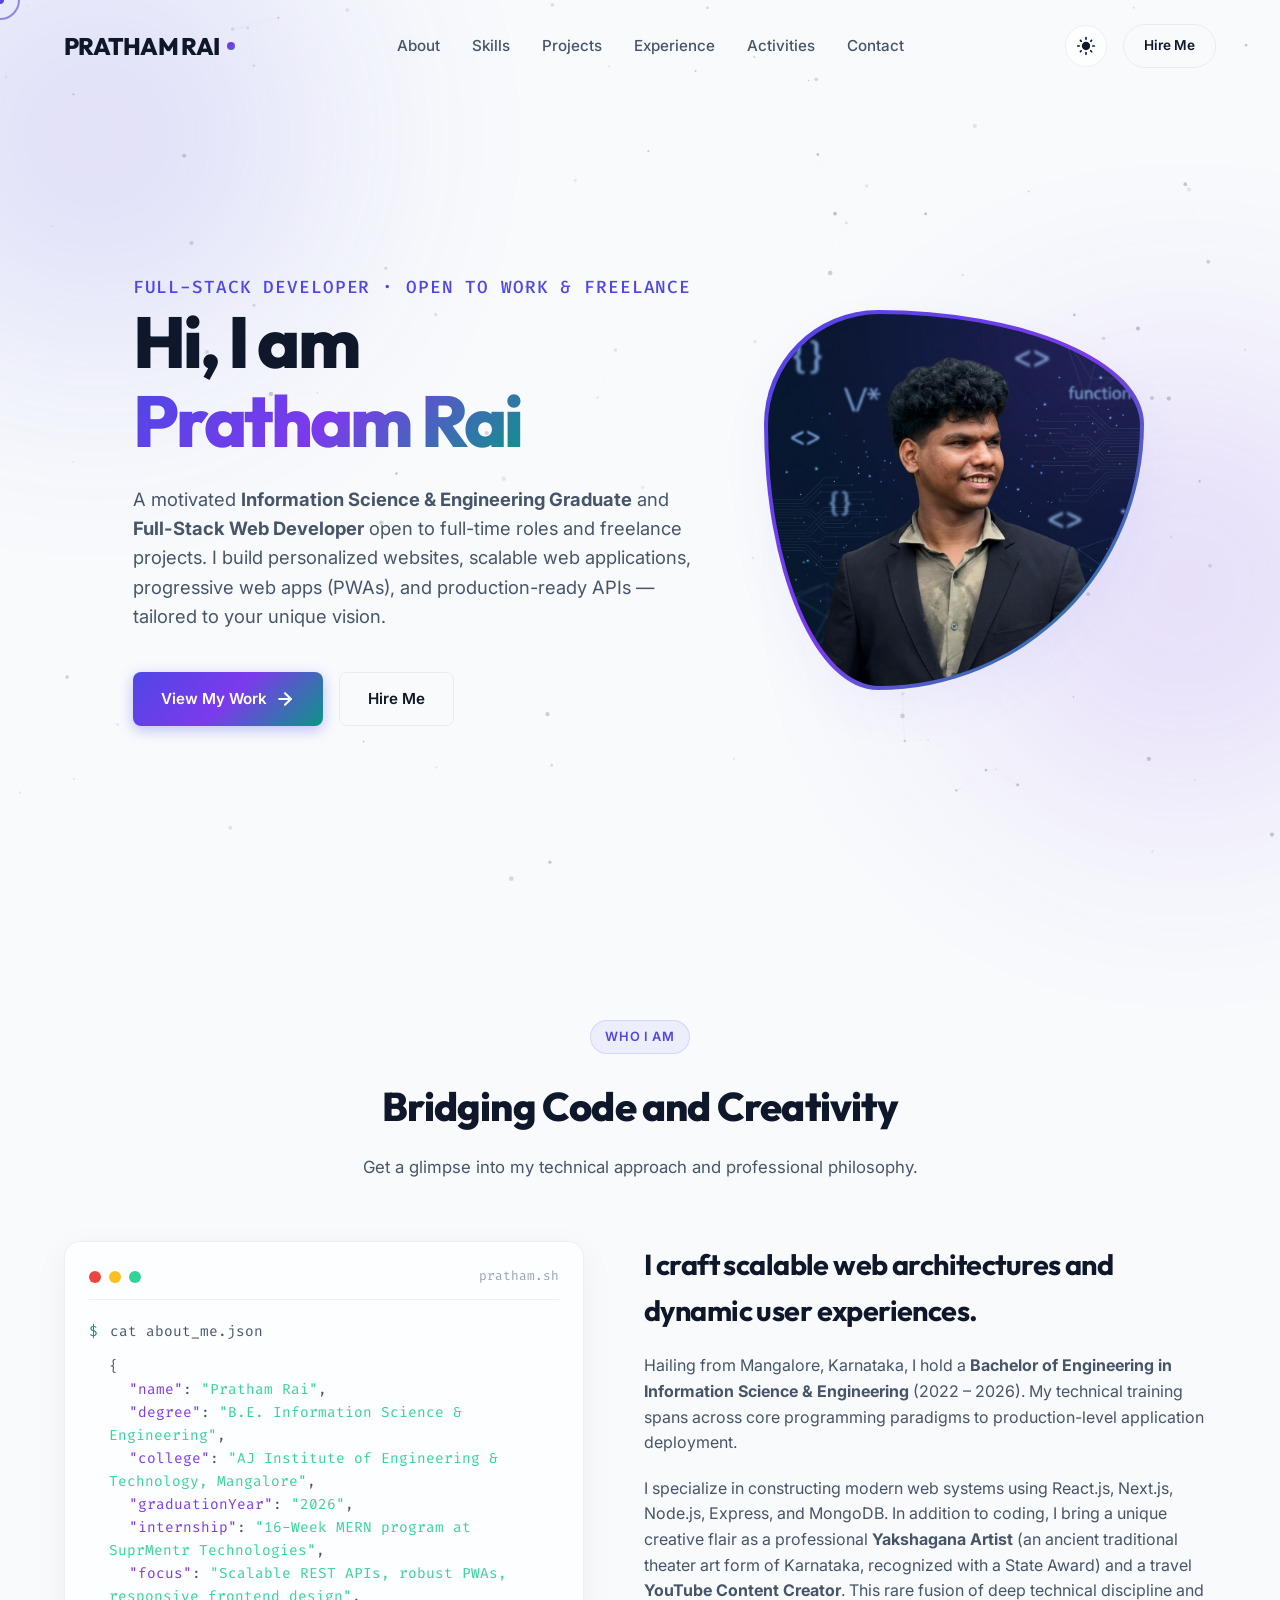
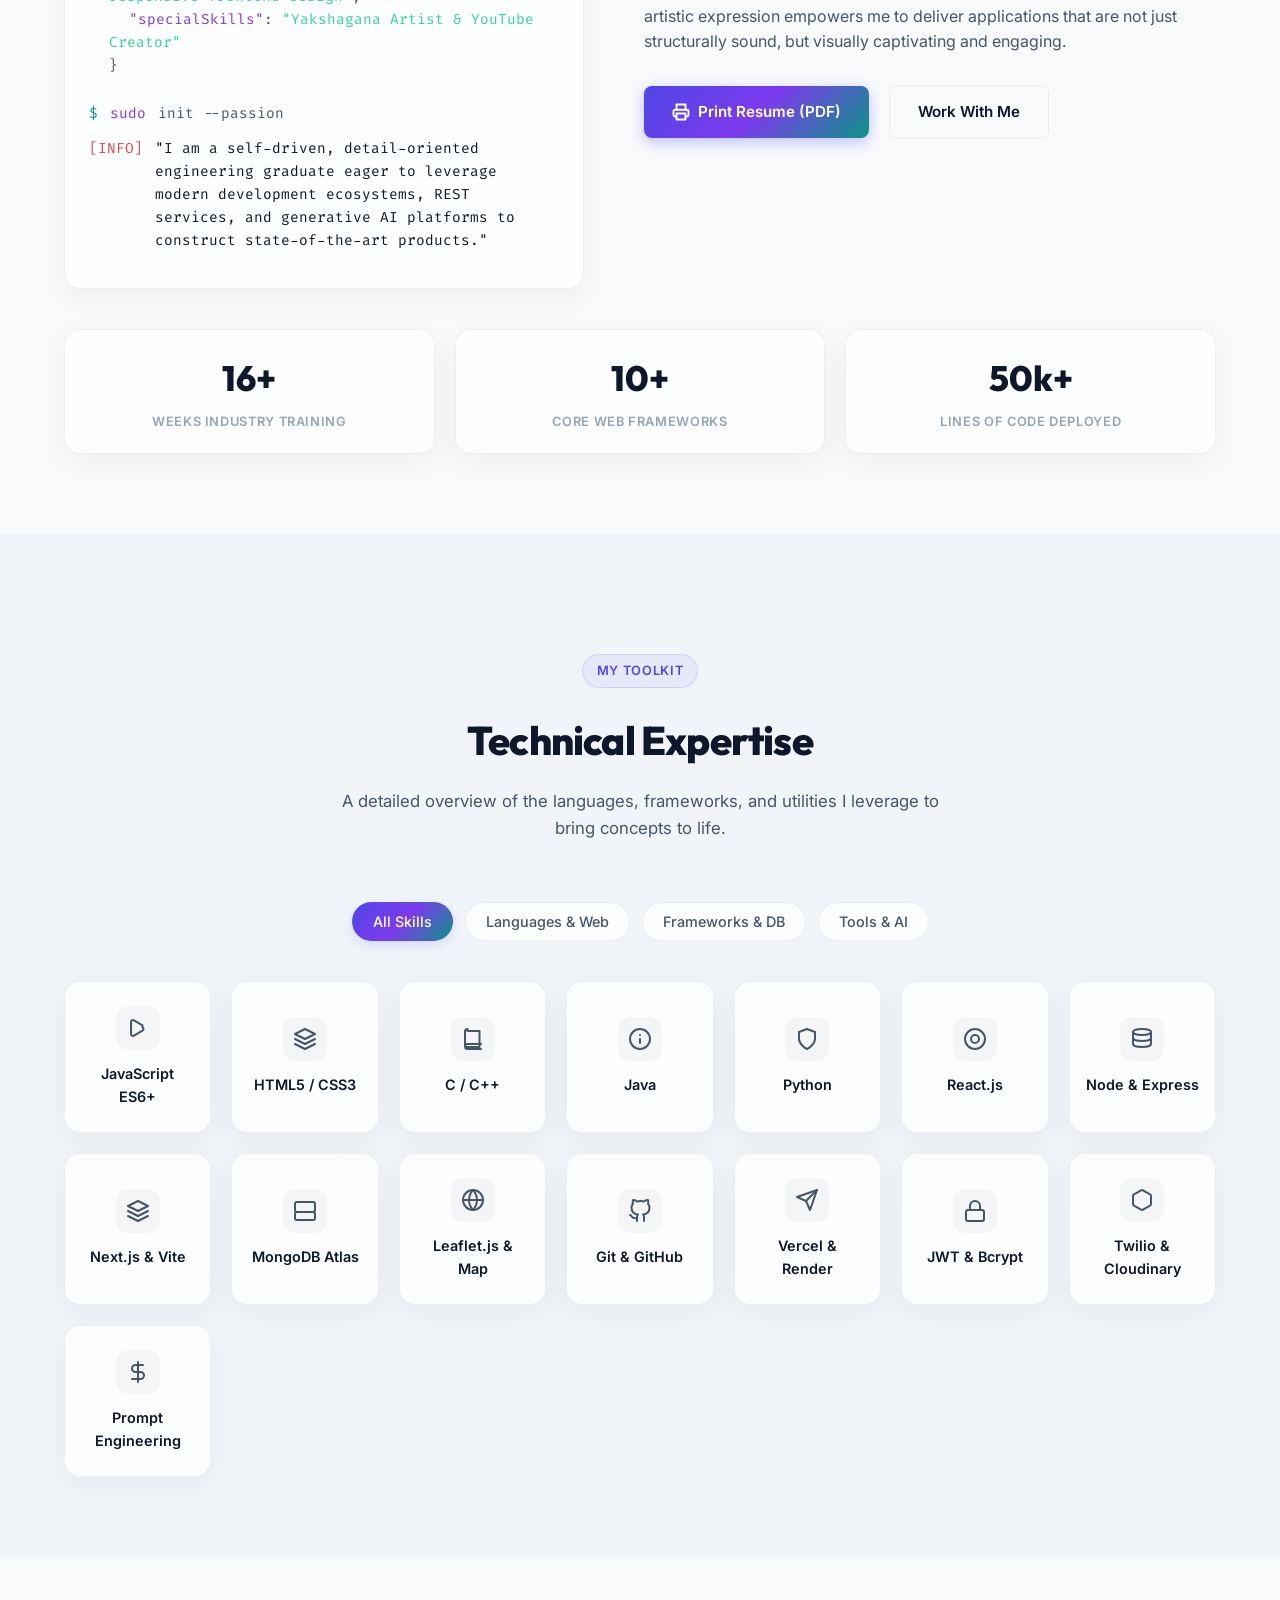
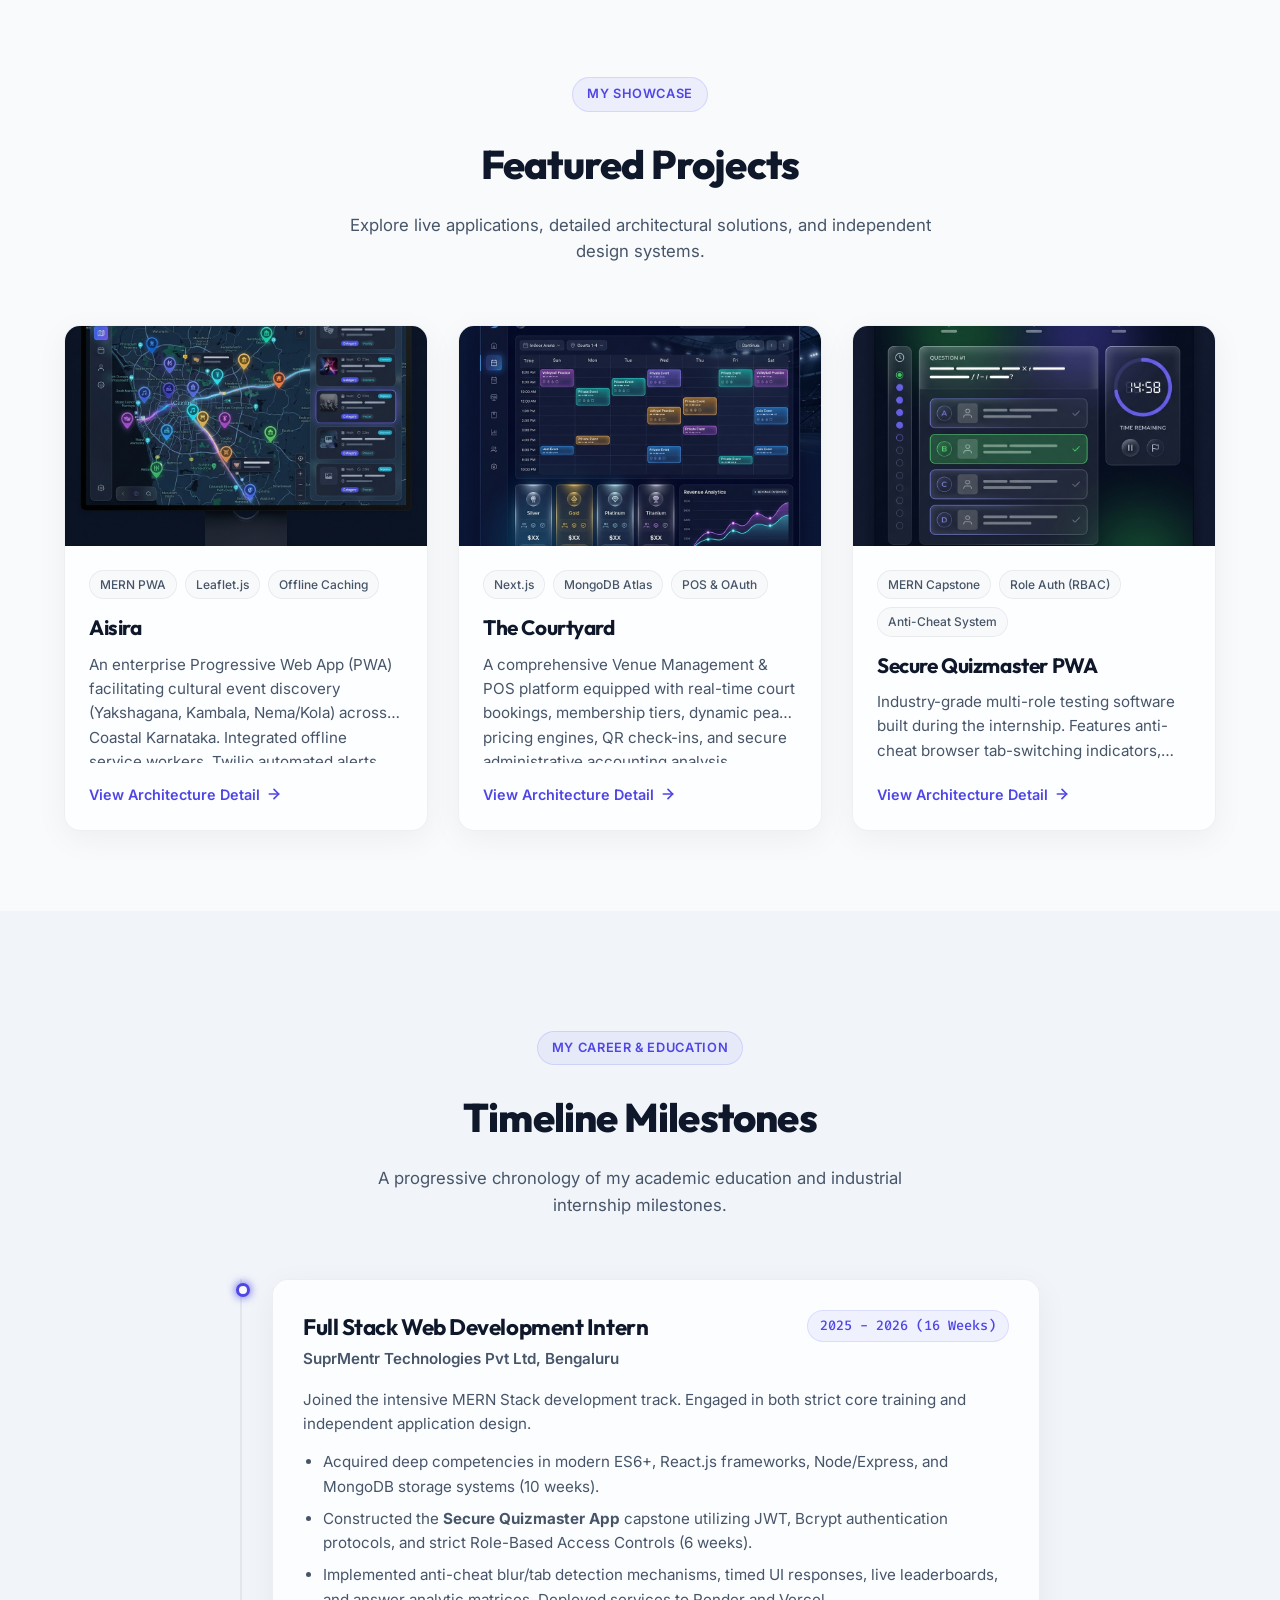
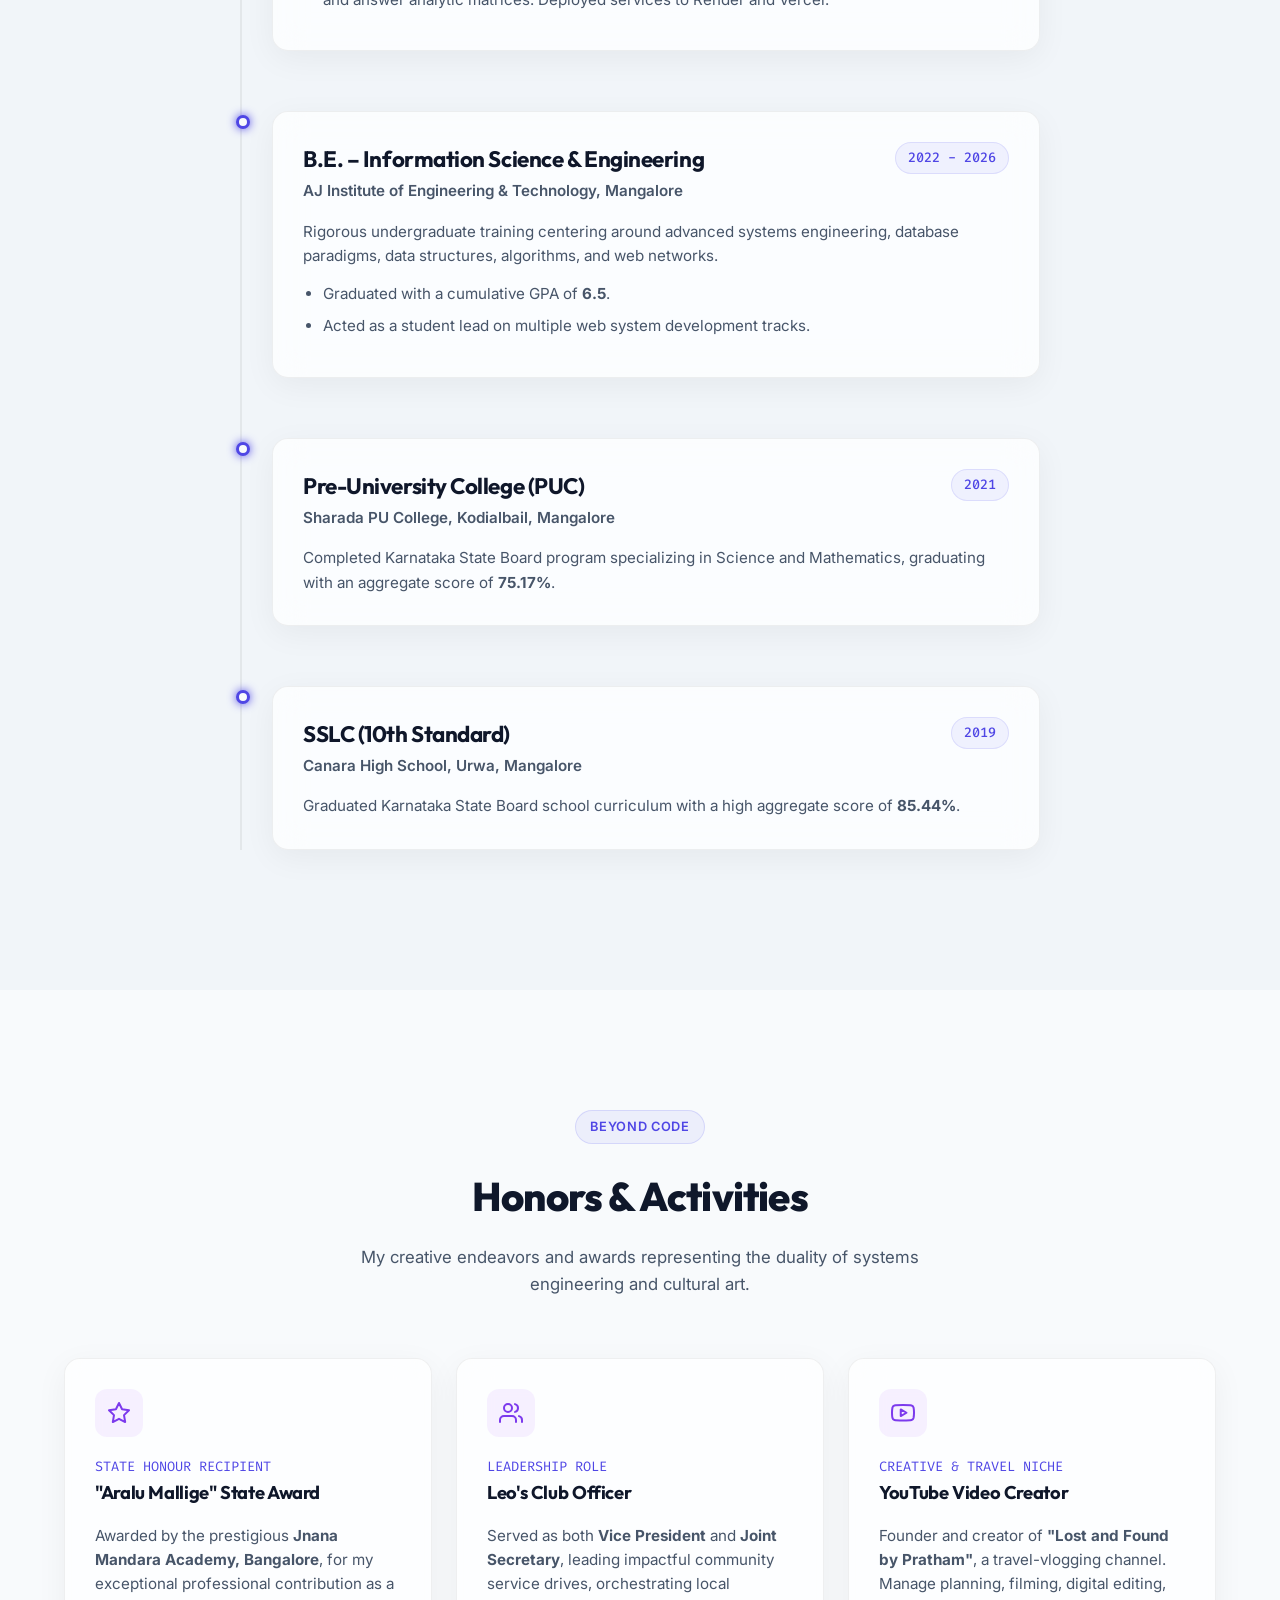
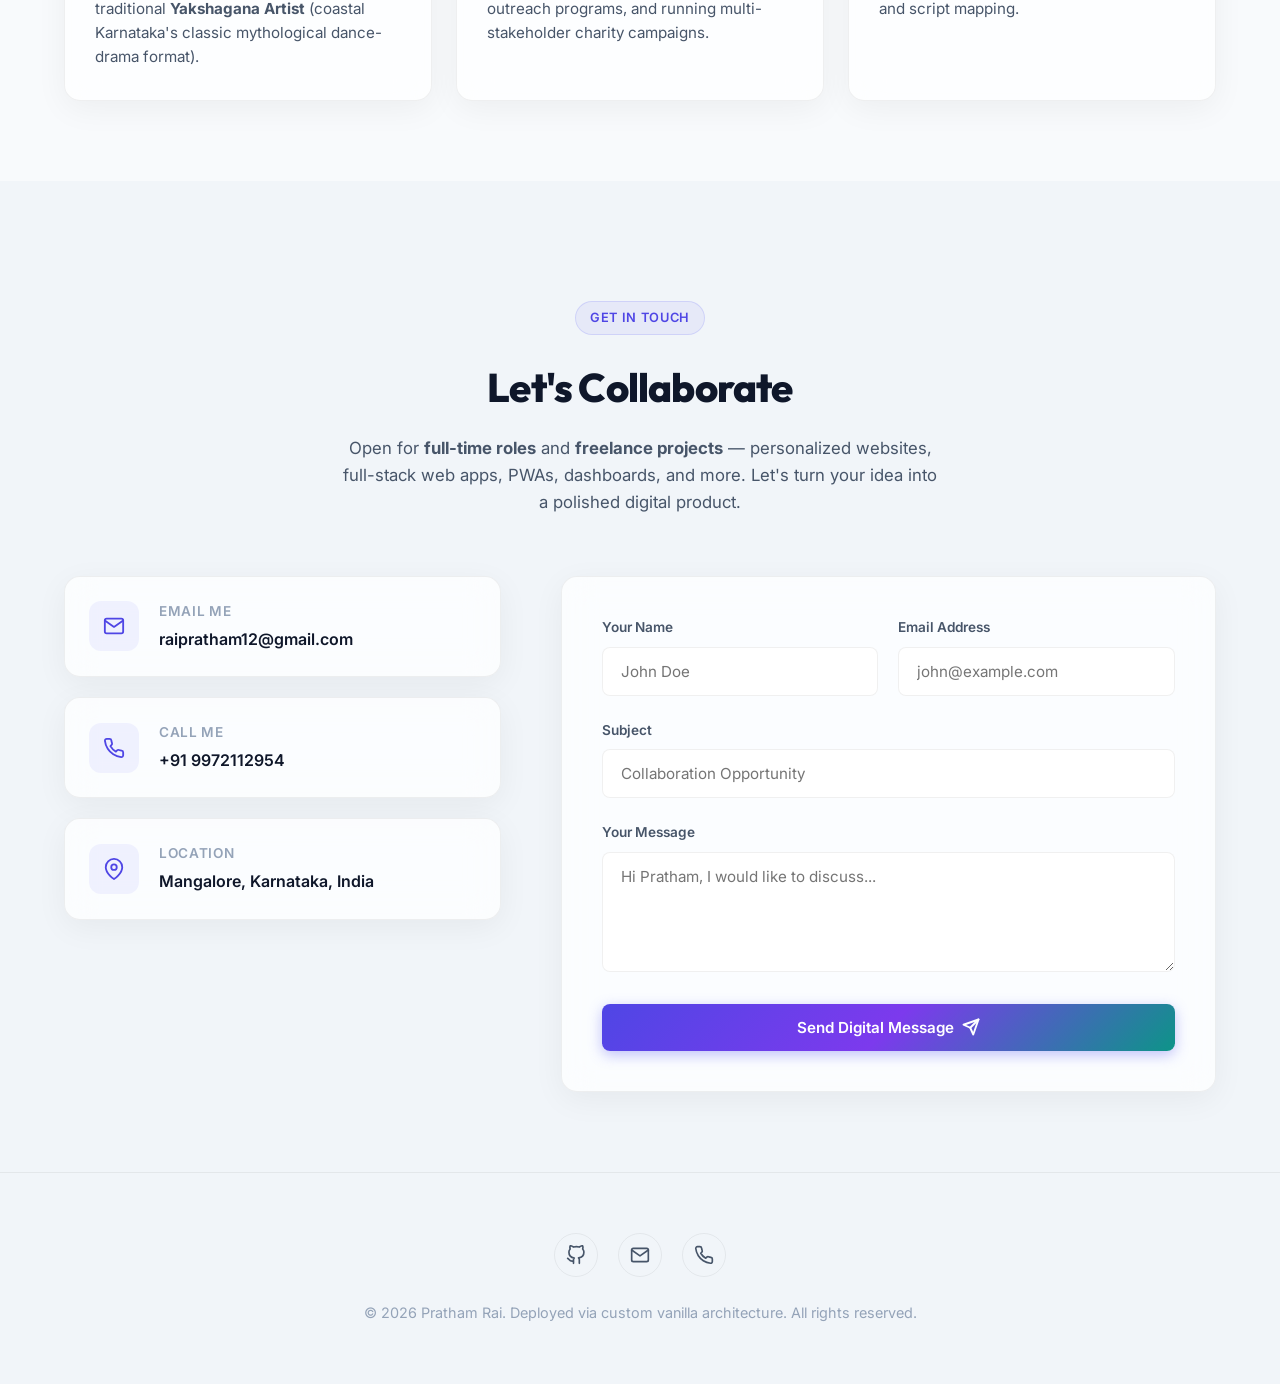
==== index.html @ d2466a5c "Initialize portfolio and update links, resume, and modals" ====
<!DOCTYPE html>
<html lang="en">
<head>
  <meta charset="UTF-8">
  <meta name="viewport" content="width=device-width, initial-scale=1.0">
  
  <!-- Primary Meta Tags -->
  <title>Pratham Rai | Full-Stack Web Developer & Engineer</title>
  <meta name="title" content="Pratham Rai | Full-Stack Web Developer & Engineer">
  <meta name="description" content="Portfolio of Pratham Rai, an Information Science & Engineering graduate and Full-Stack Developer specializing in building modern web apps (MERN/Next.js) and PWAs. Discover projects like Aisira and The Courtyard.">
  <meta name="keywords" content="Pratham Rai, Web Developer, Full-Stack Developer, MERN Stack, React.js, Next.js, Information Science Engineer, Mangalore, Portfolio, Software Engineer">
  <meta name="author" content="Pratham Rai">

  <!-- Open Graph / Facebook -->
  <meta property="og:type" content="website">
  <meta property="og:url" content="https://prathamrai.dev/">
  <meta property="og:title" content="Pratham Rai | Full-Stack Web Developer & Engineer">
  <meta property="og:description" content="Portfolio of Pratham Rai, an Information Science & Engineering graduate and Full-Stack Developer specializing in MERN/Next.js.">
  <meta property="og:image" content="">

  <!-- Twitter -->
  <meta property="twitter:card" content="summary_large_image">
  <meta property="twitter:title" content="Pratham Rai | Full-Stack Web Developer & Engineer">
  <meta property="twitter:description" content="Portfolio of Pratham Rai, an Information Science & Engineering graduate and Full-Stack Developer.">

  <!-- Stylesheet -->
  <link rel="stylesheet" href="style.css">
</head>
<body data-theme="dark">

  <!-- Interactive Background Canvas -->
  <canvas id="bg-canvas"></canvas>

  <!-- Glowing Accents -->
  <div class="bg-glow-1"></div>
  <div class="bg-glow-2"></div>

  <!-- Custom Cursor Trail -->
  <div class="cursor-trail" id="cursor-trail"></div>
  <div class="cursor-outline" id="cursor-outline"></div>

  <!-- Header Section -->
  <header id="header">
    <div class="container nav-container">
      <a href="#" class="logo cursor-hover-target">
        PRATHAM RAI<span class="logo-dot"></span>
      </a>
      
      <nav class="nav-links">
        <a href="#about" class="nav-item cursor-hover-target">About</a>
        <a href="#skills" class="nav-item cursor-hover-target">Skills</a>
        <a href="#projects" class="nav-item cursor-hover-target">Projects</a>
        <a href="#experience" class="nav-item cursor-hover-target">Experience</a>
        <a href="#honors" class="nav-item cursor-hover-target">Activities</a>
        <a href="#contact" class="nav-item cursor-hover-target">Contact</a>
      </nav>

      <div class="header-actions">
        <button class="theme-toggle-btn cursor-hover-target" id="theme-toggle" aria-label="Toggle Theme">
          <svg class="sun" viewBox="0 0 24 24"><path d="M12 7c-2.76 0-5 2.24-5 5s2.24 5 5 5 5-2.24 5-5-2.24-5-5-5zM2 13h2c.55 0 1-.45 1-1s-.45-1-1-1H2c-.55 0-1 .45-1 1s.45 1 1 1zm18 0h2c.55 0 1-.45 1-1s-.45-1-1-1h-2c-.55 0-1 .45-1 1s.45 1 1 1zM11 2v2c0 .55.45 1 1 1s1-.45 1-1V2c0-.55-.45-1-1-1s-1 .45-1 1zm0 18v2c0 .55.45 1 1 1s1-.45 1-1v-2c0-.55-.45-1-1-1s-1 .45-1 1zM5.99 4.58c-.39-.39-1.03-.39-1.41 0s-.39 1.03 0 1.41l1.06 1.06c.39.39 1.03.39 1.41 0s.39-1.03 0-1.41L5.99 4.58zm12.37 12.37c-.39-.39-1.03-.39-1.41 0s-.39 1.03 0 1.41l1.06 1.06c.39.39 1.03.39 1.41 0s.39-1.03 0-1.41l-1.06-1.06zm1.06-10.96c.39-.39.39-1.03 0-1.41s-1.03-.39-1.41 0l-1.06 1.06c-.39.39-.39 1.03 0 1.41s1.03.39 1.41 0l1.06-1.06zM7.05 18.36c.39-.39.39-1.03 0-1.41s-1.03-.39-1.41 0l-1.06 1.06c-.39.39-.39 1.03 0 1.41s1.03.39 1.41 0l1.06-1.06z"/></svg>
          <svg class="moon" viewBox="0 0 24 24"><path d="M12.3 22c5.3 0 9.7-4.4 9.7-9.7 0-1.7-.5-3.4-1.3-4.8-.4-.7-1.3-.8-1.8-.2-.3.3-.4.7-.4 1.1.2 2.2-.4 4.4-1.9 6-1.5 1.6-3.7 2.4-6 2.2-1.7-.2-3.3-1-4.4-2.3-.4-.5-1.2-.4-1.6.2-.8 1.4-1.3 3.1-1.3 4.8 0 5.3 4.4 9.7 9.7 9.7zm-6-4.6c.8.9 1.8 1.6 2.9 2 1-.3 2.1-.5 3.1-.5 2.6 0 5.1 1.1 6.8 3-1 .5-2.2.8-3.5.8-4.3-.1-7.7-3.5-7.7-7.7 0-1.3.3-2.5.8-3.5 1.9 1.7 3 4.2 3 6.8 0 1-.2 2.1-.5 3.1z"/></svg>
        </button>
        <a href="#contact" class="btn btn-secondary cursor-hover-target" style="padding: 10px 20px; font-size: 0.85rem; border-radius: 50px;">Hire Me</a>
        <div class="hamburger cursor-hover-target" id="hamburger-menu">
          <span></span>
          <span></span>
          <span></span>
        </div>
      </div>
    </div>
  </header>

  <!-- Mobile Navigation Overlay -->
  <div class="mobile-overlay" id="mobile-overlay"></div>
  <nav class="mobile-nav" id="mobile-nav">
    <a href="#about" class="nav-item cursor-hover-target">About</a>
    <a href="#skills" class="nav-item cursor-hover-target">Skills</a>
    <a href="#projects" class="nav-item cursor-hover-target">Projects</a>
    <a href="#experience" class="nav-item cursor-hover-target">Experience</a>
    <a href="#honors" class="nav-item cursor-hover-target">Activities</a>
    <a href="#contact" class="nav-item cursor-hover-target">Contact</a>
  </nav>

  <!-- Hero Section -->
  <section class="hero" id="home">
    <div class="container hero-grid">
      <div class="hero-content scroll-reveal active">
        <span class="hero-subtitle">FULL-STACK DEVELOPER · OPEN TO WORK & FREELANCE</span>
        <h1 class="hero-title">
          Hi, I am <br>
          <span class="text-gradient">Pratham Rai</span>
        </h1>
        <p class="hero-description">
          A motivated <strong>Information Science &amp; Engineering Graduate</strong> and <strong>Full-Stack Web Developer</strong> open to full-time roles and freelance projects. I build personalized websites, scalable web applications, progressive web apps (PWAs), and production-ready APIs — tailored to your unique vision.
        </p>
        <div class="hero-cta">
          <a href="#projects" class="btn btn-primary cursor-hover-target">
            View My Work
            <svg width="20" height="20" viewBox="0 0 24 24" fill="none" stroke="currentColor" stroke-width="2.5" stroke-linecap="round" stroke-linejoin="round"><line x1="5" y1="12" x2="19" y2="12"></line><polyline points="12 5 19 12 12 19"></polyline></svg>
          </a>
          <a href="#contact" class="btn btn-secondary cursor-hover-target">Hire Me</a>
        </div>
      </div>
      <div class="hero-visual scroll-reveal active">
        <div class="art-frame">
          <img src="assets/hero_portrait.png" alt="Pratham Rai Portrait" id="hero-art" class="art-image">
        </div>
      </div>
    </div>
  </section>

  <!-- About Section -->
  <section class="section-padding" id="about">
    <div class="container">
      <div class="section-header scroll-reveal">
        <span class="badge">Who I Am</span>
        <h2 class="section-title">Bridging Code and Creativity</h2>
        <p class="section-desc">Get a glimpse into my technical approach and professional philosophy.</p>
      </div>

      <div class="about-grid">
        <!-- Terminal Style Card -->
        <div class="glass-card terminal-card scroll-reveal">
          <div class="terminal-header">
            <div class="terminal-dots">
              <span></span>
              <span></span>
              <span></span>
            </div>
            <div class="terminal-tab-name">pratham.sh</div>
          </div>
          <div class="terminal-body">
            <div class="terminal-line">
              <span class="terminal-prompt">$</span>
              <span>cat about_me.json</span>
            </div>
            <div class="terminal-line" style="margin-left: 20px; display: block;">
              <span>{</span><br>
              <span style="padding-left: 20px;"><span class="terminal-keyword">"name"</span>: <span class="terminal-string">"Pratham Rai"</span>,</span><br>
              <span style="padding-left: 20px;"><span class="terminal-keyword">"degree"</span>: <span class="terminal-string">"B.E. Information Science & Engineering"</span>,</span><br>
              <span style="padding-left: 20px;"><span class="terminal-keyword">"college"</span>: <span class="terminal-string">"AJ Institute of Engineering & Technology, Mangalore"</span>,</span><br>
              <span style="padding-left: 20px;"><span class="terminal-keyword">"graduationYear"</span>: <span class="terminal-string">"2026"</span>,</span><br>
              <span style="padding-left: 20px;"><span class="terminal-keyword">"internship"</span>: <span class="terminal-string">"16-Week MERN program at SuprMentr Technologies"</span>,</span><br>
              <span style="padding-left: 20px;"><span class="terminal-keyword">"focus"</span>: <span class="terminal-string">"Scalable REST APIs, robust PWAs, responsive frontend design"</span>,</span><br>
              <span style="padding-left: 20px;"><span class="terminal-keyword">"specialSkills"</span>: <span class="terminal-string">"Yakshagana Artist & YouTube Creator"</span></span><br>
              <span>}</span>
            </div>
            <div class="terminal-line" style="margin-top: 24px;">
              <span class="terminal-prompt">$</span>
              <span class="terminal-keyword">sudo</span><span> init --passion</span>
            </div>
            <div class="terminal-line">
              <span class="terminal-prompt" style="color: #ef4444;">[INFO]</span>
              <span style="color: var(--text-primary);">"I am a self-driven, detail-oriented engineering graduate eager to leverage modern development ecosystems, REST services, and generative AI platforms to construct state-of-the-art products."</span>
            </div>
          </div>
        </div>

        <!-- Professional Bio Text -->
        <div class="scroll-reveal">
          <h3 style="font-size: 1.8rem; margin-bottom: 20px;">I craft scalable web architectures and dynamic user experiences.</h3>
          <p style="color: var(--text-secondary); margin-bottom: 20px;">
            Hailing from Mangalore, Karnataka, I hold a <strong>Bachelor of Engineering in Information Science &amp; Engineering</strong> (2022 – 2026). My technical training spans across core programming paradigms to production-level application deployment.
          </p>
          <p style="color: var(--text-secondary); margin-bottom: 30px;">
            I specialize in constructing modern web systems using React.js, Next.js, Node.js, Express, and MongoDB. In addition to coding, I bring a unique creative flair as a professional <strong>Yakshagana Artist</strong> (an ancient traditional theater art form of Karnataka, recognized with a State Award) and a travel <strong>YouTube Content Creator</strong>. This rare fusion of deep technical discipline and artistic expression empowers me to deliver applications that are not just structurally sound, but visually captivating and engaging.
          </p>
          <div style="display: flex; gap: 20px; align-items: center; flex-wrap: wrap;">
            <a href="assets/Pratham_Rai_Resume.pdf" download="Pratham_Rai_Resume.pdf" class="btn btn-primary cursor-hover-target">
              <svg width="18" height="18" viewBox="0 0 24 24" fill="none" stroke="currentColor" stroke-width="2.5" stroke-linecap="round" stroke-linejoin="round"><path d="M6 9V2h12v7"></path><path d="M6 18H4a2 2 0 0 1-2-2v-5a2 2 0 0 1 2-2h16a2 2 0 0 1 2 2v5a2 2 0 0 1-2 2h-2"></path><rect x="6" y="14" width="12" height="8"></rect></svg>
              Print Resume (PDF)
            </a>
            <a href="#contact" class="btn btn-secondary cursor-hover-target">Work With Me</a>
          </div>
        </div>
      </div>

      <!-- Quick Metrics Count -->
      <div class="about-stats scroll-reveal">
        <div class="glass-card stat-item">
          <div class="stat-num">16+</div>
          <div class="stat-label">Weeks Industry Training</div>
        </div>
        <div class="glass-card stat-item">
          <div class="stat-num">10+</div>
          <div class="stat-label">Core Web Frameworks</div>
        </div>
        <div class="glass-card stat-item">
          <div class="stat-num">50k+</div>
          <div class="stat-label">Lines of Code Deployed</div>
        </div>
      </div>
    </div>
  </section>

  <!-- Skills Section -->
  <section class="section-padding" id="skills" style="background: var(--bg-secondary);">
    <div class="container">
      <div class="section-header scroll-reveal">
        <span class="badge">My Toolkit</span>
        <h2 class="section-title">Technical Expertise</h2>
        <p class="section-desc">A detailed overview of the languages, frameworks, and utilities I leverage to bring concepts to life.</p>
      </div>

      <div class="skills-container">
        <!-- Filter Tabs -->
        <div class="skills-filter scroll-reveal">
          <button class="filter-btn active cursor-hover-target" data-filter="all">All Skills</button>
          <button class="filter-btn cursor-hover-target" data-filter="languages">Languages & Web</button>
          <button class="filter-btn cursor-hover-target" data-filter="frameworks">Frameworks & DB</button>
          <button class="filter-btn cursor-hover-target" data-filter="tools">Tools & AI</button>
        </div>

        <!-- Skills Grid -->
        <div class="skills-grid scroll-reveal" id="skills-display-grid">
          <!-- Languages -->
          <div class="glass-card skill-card" data-category="languages">
            <div class="skill-icon">
              <svg width="24" height="24" viewBox="0 0 24 24" fill="none" stroke="currentColor" stroke-width="2" stroke-linecap="round" stroke-linejoin="round"><path d="M16.5 9.4 7.55 4.24a1.79 1.79 0 0 0-2.5 1.5V18.26a1.79 1.79 0 0 0 2.5 1.5L16.5 14.6a1.79 1.79 0 0 0 0-3.2z"/></svg>
            </div>
            <span class="skill-name">JavaScript ES6+</span>
          </div>
          <div class="glass-card skill-card" data-category="languages">
            <div class="skill-icon">
              <svg width="24" height="24" viewBox="0 0 24 24" fill="none" stroke="currentColor" stroke-width="2" stroke-linecap="round" stroke-linejoin="round"><path d="M12 2L2 7l10 5 10-5-10-5zM2 17l10 5 10-5M2 12l10 5 10-5"/></svg>
            </div>
            <span class="skill-name">HTML5 / CSS3</span>
          </div>
          <div class="glass-card skill-card" data-category="languages">
            <div class="skill-icon">
              <svg width="24" height="24" viewBox="0 0 24 24" fill="none" stroke="currentColor" stroke-width="2" stroke-linecap="round" stroke-linejoin="round"><path d="M4 19.5A2.5 2.5 0 0 1 6.5 17H20M4 19.5A2.5 2.5 0 0 0 6.5 22H20M4 19.5v-15A2.5 2.5 0 0 1 6.5 2V4h12v16H6.5a2.5 2.5 0 0 1-2.5-2.5z"/></svg>
            </div>
            <span class="skill-name">C / C++</span>
          </div>
          <div class="glass-card skill-card" data-category="languages">
            <div class="skill-icon">
              <svg width="24" height="24" viewBox="0 0 24 24" fill="none" stroke="currentColor" stroke-width="2" stroke-linecap="round" stroke-linejoin="round"><circle cx="12" cy="12" r="10"/><path d="M12 16v-4M12 8h.01"/></svg>
            </div>
            <span class="skill-name">Java</span>
          </div>
          <div class="glass-card skill-card" data-category="languages">
            <div class="skill-icon">
              <svg width="24" height="24" viewBox="0 0 24 24" fill="none" stroke="currentColor" stroke-width="2" stroke-linecap="round" stroke-linejoin="round"><path d="M12 22s8-4 8-10V5l-8-3-8 3v7c0 6 8 10 8 10z"/></svg>
            </div>
            <span class="skill-name">Python</span>
          </div>

          <!-- Frameworks & DB -->
          <div class="glass-card skill-card" data-category="frameworks">
            <div class="skill-icon">
              <svg width="24" height="24" viewBox="0 0 24 24" fill="none" stroke="currentColor" stroke-width="2" stroke-linecap="round" stroke-linejoin="round"><path d="M12 22c5.523 0 10-4.477 10-10S17.523 2 12 2 2 6.477 2 12s4.477 10 10 10z"/><path d="M12 8a4 4 0 1 0 0 8 4 4 0 0 0 0-8z"/></svg>
            </div>
            <span class="skill-name">React.js</span>
          </div>
          <div class="glass-card skill-card" data-category="frameworks">
            <div class="skill-icon">
              <svg width="24" height="24" viewBox="0 0 24 24" fill="none" stroke="currentColor" stroke-width="2" stroke-linecap="round" stroke-linejoin="round"><ellipse cx="12" cy="5" rx="9" ry="3"/><path d="M3 5v6c0 1.66 4 3 9 3s9-1.34 9-3V5"/><path d="M3 11v6c0 1.66 4 3 9 3s9-1.34 9-3v-6"/></svg>
            </div>
            <span class="skill-name">Node & Express</span>
          </div>
          <div class="glass-card skill-card" data-category="frameworks">
            <div class="skill-icon">
              <svg width="24" height="24" viewBox="0 0 24 24" fill="none" stroke="currentColor" stroke-width="2" stroke-linecap="round" stroke-linejoin="round"><path d="M12 2L2 7l10 5 10-5-10-5zM2 17l10 5 10-5M2 12l10 5 10-5"/></svg>
            </div>
            <span class="skill-name">Next.js & Vite</span>
          </div>
          <div class="glass-card skill-card" data-category="frameworks">
            <div class="skill-icon">
              <svg width="24" height="24" viewBox="0 0 24 24" fill="none" stroke="currentColor" stroke-width="2" stroke-linecap="round" stroke-linejoin="round"><path d="M4 3h16a2 2 0 0 1 2 2v6a2 2 0 0 1-2 2H4a2 2 0 0 1-2-2V5a2 2 0 0 1 2-2zM4 13h16a2 2 0 0 1 2 2v4a2 2 0 0 1-2 2H4a2 2 0 0 1-2-2v-4a2 2 0 0 1 2-2z"/></svg>
            </div>
            <span class="skill-name">MongoDB Atlas</span>
          </div>
          <div class="glass-card skill-card" data-category="frameworks">
            <div class="skill-icon">
              <svg width="24" height="24" viewBox="0 0 24 24" fill="none" stroke="currentColor" stroke-width="2" stroke-linecap="round" stroke-linejoin="round"><circle cx="12" cy="12" r="10"/><path d="M12 2a15.3 15.3 0 0 1 4 10 15.3 15.3 0 0 1-4 10 15.3 15.3 0 0 1-4-10 15.3 15.3 0 0 1 4-10z"/><path d="M2 12h20"/></svg>
            </div>
            <span class="skill-name">Leaflet.js & Map</span>
          </div>

          <!-- Tools & AI -->
          <div class="glass-card skill-card" data-category="tools">
            <div class="skill-icon">
              <svg width="24" height="24" viewBox="0 0 24 24" fill="none" stroke="currentColor" stroke-width="2" stroke-linecap="round" stroke-linejoin="round"><path d="M9 19c-5 1.5-5-2.5-7-3m14 6v-3.87a3.37 3.37 0 0 0-.94-2.61c3.14-.35 6.44-1.54 6.44-7A5.44 5.44 0 0 0 20 4.77 5.07 5.07 0 0 0 19.91 1S18.73.65 16 2.48a13.38 13.38 0 0 0-7 0C6.27.65 5.09 1 5.09 1A5.07 5.07 0 0 0 5 4.77a5.44 5.44 0 0 0-1.5 3.78c0 5.42 3.3 6.61 6.44 7A3.37 3.37 0 0 0 9 18.13V22"/></svg>
            </div>
            <span class="skill-name">Git & GitHub</span>
          </div>
          <div class="glass-card skill-card" data-category="tools">
            <div class="skill-icon">
              <svg width="24" height="24" viewBox="0 0 24 24" fill="none" stroke="currentColor" stroke-width="2" stroke-linecap="round" stroke-linejoin="round"><line x1="22" y1="2" x2="11" y2="13"></line><polygon points="22 2 15 22 11 13 2 9 22 2"></polygon></svg>
            </div>
            <span class="skill-name">Vercel & Render</span>
          </div>
          <div class="glass-card skill-card" data-category="tools">
            <div class="skill-icon">
              <svg width="24" height="24" viewBox="0 0 24 24" fill="none" stroke="currentColor" stroke-width="2" stroke-linecap="round" stroke-linejoin="round"><rect x="3" y="11" width="18" height="11" rx="2" ry="2"/><path d="M7 11V7a5 5 0 0 1 10 0v4"/></svg>
            </div>
            <span class="skill-name">JWT & Bcrypt</span>
          </div>
          <div class="glass-card skill-card" data-category="tools">
            <div class="skill-icon">
              <svg width="24" height="24" viewBox="0 0 24 24" fill="none" stroke="currentColor" stroke-width="2" stroke-linecap="round" stroke-linejoin="round"><path d="M21 16V8a2 2 0 0 0-1-1.73l-7-4a2 2 0 0 0-2 0l-7 4A2 2 0 0 0 3 8v8a2 2 0 0 0 1 1.73l7 4a2 2 0 0 0 2 0l7-4A2 2 0 0 0 21 16z"/></svg>
            </div>
            <span class="skill-name">Twilio & Cloudinary</span>
          </div>
          <div class="glass-card skill-card" data-category="tools">
            <div class="skill-icon">
              <svg width="24" height="24" viewBox="0 0 24 24" fill="none" stroke="currentColor" stroke-width="2" stroke-linecap="round" stroke-linejoin="round"><path d="M12 2v20M17 5H9.5a3.5 3.5 0 0 0 0 7h5a3.5 3.5 0 0 1 0 7H6"/></svg>
            </div>
            <span class="skill-name">Prompt Engineering</span>
          </div>
        </div>
      </div>
    </div>
  </section>

  <!-- Projects Section -->
  <section class="section-padding" id="projects">
    <div class="container">
      <div class="section-header scroll-reveal">
        <span class="badge">My Showcase</span>
        <h2 class="section-title">Featured Projects</h2>
        <p class="section-desc">Explore live applications, detailed architectural solutions, and independent design systems.</p>
      </div>

      <div class="projects-grid">
        <!-- Project 1: Aisira -->
        <div class="glass-card project-card scroll-reveal">
          <div class="project-img-wrapper">
            <img src="assets/project_aisira.png" alt="Aisira Platform Screenshot" id="project-img-aisira" class="project-img">
            <div class="project-overlay">
              <a href="#" class="project-link-btn cursor-hover-target" data-modal="modal-aisira" aria-label="View Project Details">
                <svg width="22" height="22" viewBox="0 0 24 24" fill="none" stroke="currentColor" stroke-width="2.5" stroke-linecap="round" stroke-linejoin="round"><path d="M1 12s4-8 11-8 11 8 11 8-4 8-11 8-11-8-11-8z"></path><circle cx="12" cy="12" r="3"></circle></svg>
              </a>
            </div>
          </div>
          <div class="project-content">
            <div class="project-tags">
              <span class="project-tag">MERN PWA</span>
              <span class="project-tag">Leaflet.js</span>
              <span class="project-tag">Offline Caching</span>
            </div>
            <h3 class="project-title">Aisira</h3>
            <p class="project-desc">
              An enterprise Progressive Web App (PWA) facilitating cultural event discovery (Yakshagana, Kambala, Nema/Kola) across Coastal Karnataka. Integrated offline service workers, Twilio automated alerts, and custom map layers.
            </p>
            <a href="#" class="project-more-link cursor-hover-target" data-modal="modal-aisira">
              View Architecture Detail
              <svg width="16" height="16" viewBox="0 0 24 24" fill="none" stroke="currentColor" stroke-width="2.5" stroke-linecap="round" stroke-linejoin="round"><line x1="5" y1="12" x2="19" y2="12"></line><polyline points="12 5 19 12 12 19"></polyline></svg>
            </a>
          </div>
        </div>

        <!-- Project 2: The Courtyard -->
        <div class="glass-card project-card scroll-reveal">
          <div class="project-img-wrapper">
            <img src="assets/project_courtyard.png" alt="The Courtyard Venue POS Platform" id="project-img-courtyard" class="project-img">
            <div class="project-overlay">
              <a href="#" class="project-link-btn cursor-hover-target" data-modal="modal-courtyard" aria-label="View Project Details">
                <svg width="22" height="22" viewBox="0 0 24 24" fill="none" stroke="currentColor" stroke-width="2.5" stroke-linecap="round" stroke-linejoin="round"><path d="M1 12s4-8 11-8 11 8 11 8-4 8-11 8-11-8-11-8z"></path><circle cx="12" cy="12" r="3"></circle></svg>
              </a>
            </div>
          </div>
          <div class="project-content">
            <div class="project-tags">
              <span class="project-tag">Next.js</span>
              <span class="project-tag">MongoDB Atlas</span>
              <span class="project-tag">POS & OAuth</span>
            </div>
            <h3 class="project-title">The Courtyard</h3>
            <p class="project-desc">
              A comprehensive Venue Management & POS platform equipped with real-time court bookings, membership tiers, dynamic peak-pricing engines, QR check-ins, and secure administrative accounting analysis.
            </p>
            <a href="#" class="project-more-link cursor-hover-target" data-modal="modal-courtyard">
              View Architecture Detail
              <svg width="16" height="16" viewBox="0 0 24 24" fill="none" stroke="currentColor" stroke-width="2.5" stroke-linecap="round" stroke-linejoin="round"><line x1="5" y1="12" x2="19" y2="12"></line><polyline points="12 5 19 12 12 19"></polyline></svg>
            </a>
          </div>
        </div>

        <!-- Project 3: Production Quiz App -->
        <div class="glass-card project-card scroll-reveal">
          <div class="project-img-wrapper">
            <img src="assets/project_quiz.png" alt="Quiz Application Platform" id="project-img-quiz" class="project-img">
            <div class="project-overlay">
              <a href="#" class="project-link-btn cursor-hover-target" data-modal="modal-quiz" aria-label="View Project Details">
                <svg width="22" height="22" viewBox="0 0 24 24" fill="none" stroke="currentColor" stroke-width="2.5" stroke-linecap="round" stroke-linejoin="round"><path d="M1 12s4-8 11-8 11 8 11 8-4 8-11 8-11-8-11-8z"></path><circle cx="12" cy="12" r="3"></circle></svg>
              </a>
            </div>
          </div>
          <div class="project-content">
            <div class="project-tags">
              <span class="project-tag">MERN Capstone</span>
              <span class="project-tag">Role Auth (RBAC)</span>
              <span class="project-tag">Anti-Cheat System</span>
            </div>
            <h3 class="project-title">Secure Quizmaster PWA</h3>
            <p class="project-desc">
              Industry-grade multi-role testing software built during the internship. Features anti-cheat browser tab-switching indicators, timed test sequences, automated scoring, real-time user leaderboards, and Vercel/Render hosting.
            </p>
            <a href="#" class="project-more-link cursor-hover-target" data-modal="modal-quiz">
              View Architecture Detail
              <svg width="16" height="16" viewBox="0 0 24 24" fill="none" stroke="currentColor" stroke-width="2.5" stroke-linecap="round" stroke-linejoin="round"><line x1="5" y1="12" x2="19" y2="12"></line><polyline points="12 5 19 12 12 19"></polyline></svg>
            </a>
          </div>
        </div>
      </div>
    </div>
  </section>

  <!-- Experience & History Section -->
  <section class="section-padding" id="experience" style="background: var(--bg-secondary);">
    <div class="container">
      <div class="section-header scroll-reveal">
        <span class="badge">My Career & Education</span>
        <h2 class="section-title">Timeline Milestones</h2>
        <p class="section-desc">A progressive chronology of my academic education and industrial internship milestones.</p>
      </div>

      <div class="timeline-container scroll-reveal">
        <div class="timeline-line"></div>
        <div class="timeline-progress" id="timeline-progress-bar"></div>

        <!-- Milestone 1: Internship -->
        <div class="timeline-item">
          <div class="timeline-dot"></div>
          <div class="glass-card timeline-content">
            <div class="timeline-header-flex">
              <div>
                <h3 class="timeline-role">Full Stack Web Development Intern</h3>
                <span class="timeline-company">SuprMentr Technologies Pvt Ltd, Bengaluru</span>
              </div>
              <span class="timeline-date">2025 - 2026 (16 Weeks)</span>
            </div>
            <div class="timeline-desc">
              Joined the intensive MERN Stack development track. Engaged in both strict core training and independent application design.
              <ul class="timeline-list">
                <li>Acquired deep competencies in modern ES6+, React.js frameworks, Node/Express, and MongoDB storage systems (10 weeks).</li>
                <li>Constructed the <strong>Secure Quizmaster App</strong> capstone utilizing JWT, Bcrypt authentication protocols, and strict Role-Based Access Controls (6 weeks).</li>
                <li>Implemented anti-cheat blur/tab detection mechanisms, timed UI responses, live leaderboards, and answer analytic matrices. Deployed services to Render and Vercel.</li>
              </ul>
            </div>
          </div>
        </div>

        <!-- Milestone 2: B.E. Degree -->
        <div class="timeline-item">
          <div class="timeline-dot"></div>
          <div class="glass-card timeline-content">
            <div class="timeline-header-flex">
              <div>
                <h3 class="timeline-role">B.E. – Information Science & Engineering</h3>
                <span class="timeline-company">AJ Institute of Engineering & Technology, Mangalore</span>
              </div>
              <span class="timeline-date">2022 - 2026</span>
            </div>
            <div class="timeline-desc">
              Rigorous undergraduate training centering around advanced systems engineering, database paradigms, data structures, algorithms, and web networks.
              <ul class="timeline-list">
                <li>Graduated with a cumulative GPA of <strong>6.5</strong>.</li>
                <li>Acted as a student lead on multiple web system development tracks.</li>
              </ul>
            </div>
          </div>
        </div>

        <!-- Milestone 3: PUC -->
        <div class="timeline-item">
          <div class="timeline-dot"></div>
          <div class="glass-card timeline-content">
            <div class="timeline-header-flex">
              <div>
                <h3 class="timeline-role">Pre-University College (PUC)</h3>
                <span class="timeline-company">Sharada PU College, Kodialbail, Mangalore</span>
              </div>
              <span class="timeline-date">2021</span>
            </div>
            <div class="timeline-desc">
              Completed Karnataka State Board program specializing in Science and Mathematics, graduating with an aggregate score of <strong>75.17%</strong>.
            </div>
          </div>
        </div>

        <!-- Milestone 4: SSLC -->
        <div class="timeline-item">
          <div class="timeline-dot"></div>
          <div class="glass-card timeline-content">
            <div class="timeline-header-flex">
              <div>
                <h3 class="timeline-role">SSLC (10th Standard)</h3>
                <span class="timeline-company">Canara High School, Urwa, Mangalore</span>
              </div>
              <span class="timeline-date">2019</span>
            </div>
            <div class="timeline-desc">
              Graduated Karnataka State Board school curriculum with a high aggregate score of <strong>85.44%</strong>.
            </div>
          </div>
        </div>
      </div>
    </div>
  </section>

  <!-- Honors & Activities Section (The custom premium cards) -->
  <section class="section-padding" id="honors">
    <div class="container">
      <div class="section-header scroll-reveal">
        <span class="badge">Beyond Code</span>
        <h2 class="section-title">Honors & Activities</h2>
        <p class="section-desc">My creative endeavors and awards representing the duality of systems engineering and cultural art.</p>
      </div>

      <div class="honors-grid">
        <!-- Card 1: Yakshagana -->
        <div class="glass-card honor-card scroll-reveal">
          <div class="honor-icon">
            <svg width="24" height="24" viewBox="0 0 24 24" fill="none" stroke="currentColor" stroke-width="2" stroke-linecap="round" stroke-linejoin="round"><polygon points="12 2 15.09 8.26 22 9.27 17 14.14 18.18 21.02 12 17.77 5.82 21.02 7 14.14 2 9.27 8.91 8.26 12 2"></polygon></svg>
          </div>
          <div>
            <span class="honor-subtitle">STATE HONOUR RECIPIENT</span>
            <h3 class="honor-title">"Aralu Mallige" State Award</h3>
          </div>
          <p class="honor-desc">
            Awarded by the prestigious <strong>Jnana Mandara Academy, Bangalore</strong>, for my exceptional professional contribution as a traditional <strong>Yakshagana Artist</strong> (coastal Karnataka's classic mythological dance-drama format).
          </p>
        </div>

        <!-- Card 2: Leo's Club -->
        <div class="glass-card honor-card scroll-reveal">
          <div class="honor-icon">
            <svg width="24" height="24" viewBox="0 0 24 24" fill="none" stroke="currentColor" stroke-width="2" stroke-linecap="round" stroke-linejoin="round"><path d="M17 21v-2a4 4 0 0 0-4-4H5a4 4 0 0 0-4 4v2"></path><circle cx="9" cy="7" r="4"></circle><path d="M23 21v-2a4 4 0 0 0-3-3.87"></path><path d="M16 3.13a4 4 0 0 1 0 7.75"></path></svg>
          </div>
          <div>
            <span class="honor-subtitle">LEADERSHIP ROLE</span>
            <h3 class="honor-title">Leo's Club Officer</h3>
          </div>
          <p class="honor-desc">
            Served as both <strong>Vice President</strong> and <strong>Joint Secretary</strong>, leading impactful community service drives, orchestrating local outreach programs, and running multi-stakeholder charity campaigns.
          </p>
        </div>

        <!-- Card 3: YouTube -->
        <div class="glass-card honor-card scroll-reveal">
          <div class="honor-icon">
            <svg width="24" height="24" viewBox="0 0 24 24" fill="none" stroke="currentColor" stroke-width="2" stroke-linecap="round" stroke-linejoin="round"><path d="M22.54 6.42a2.78 2.78 0 0 0-1.94-2C18.88 4 12 4 12 4s-6.88 0-8.6.46a2.78 2.78 0 0 0-1.94 2A29 29 0 0 0 1 11.75a29 29 0 0 0 .46 5.33A2.78 2.78 0 0 0 3.4 19c1.72.46 8.6.46 8.6.46s6.88 0 8.6-.46a2.78 2.78 0 0 0 1.94-2 29 29 0 0 0 .46-5.25 29 29 0 0 0-.46-5.33z"></path><polygon points="9.75 15.02 15.5 11.75 9.75 8.48 9.75 15.02"></polygon></svg>
          </div>
          <div>
            <span class="honor-subtitle">CREATIVE & TRAVEL NICHE</span>
            <h3 class="honor-title">YouTube Video Creator</h3>
          </div>
          <p class="honor-desc">
            Founder and creator of <strong>"Lost and Found by Pratham"</strong>, a travel-vlogging channel. Manage planning, filming, digital editing, and script mapping.
          </p>
        </div>
      </div>
    </div>
  </section>

  <!-- Contact Section -->
  <section class="section-padding" id="contact" style="background: var(--bg-secondary);">
    <div class="container">
      <div class="section-header scroll-reveal">
        <span class="badge">Get in Touch</span>
        <h2 class="section-title">Let's Collaborate</h2>
        <p class="section-desc">Open for <strong>full-time roles</strong> and <strong>freelance projects</strong> — personalized websites, full-stack web apps, PWAs, dashboards, and more. Let's turn your idea into a polished digital product.</p>
      </div>

      <div class="contact-grid">
        <!-- Contact Cards -->
        <div class="contact-info scroll-reveal">
          <div class="glass-card contact-card">
            <div class="contact-card-icon">
              <svg width="22" height="22" viewBox="0 0 24 24" fill="none" stroke="currentColor" stroke-width="2" stroke-linecap="round" stroke-linejoin="round"><path d="M4 4h16c1.1 0 2 .9 2 2v12c0 1.1-.9 2-2 2H4c-1.1 0-2-.9-2-2V6c0-1.1.9-2 2-2z"></path><polyline points="22,6 12,13 2,6"></polyline></svg>
            </div>
            <div>
              <div class="contact-card-title">EMAIL ME</div>
              <a href="mailto:raipratham12@gmail.com" class="contact-card-value cursor-hover-target">raipratham12@gmail.com</a>
            </div>
          </div>

          <div class="glass-card contact-card">
            <div class="contact-card-icon">
              <svg width="22" height="22" viewBox="0 0 24 24" fill="none" stroke="currentColor" stroke-width="2" stroke-linecap="round" stroke-linejoin="round"><path d="M22 16.92v3a2 2 0 0 1-2.18 2 19.79 19.79 0 0 1-8.63-3.07 19.5 19.5 0 0 1-6-6 19.79 19.79 0 0 1-3.07-8.67A2 2 0 0 1 4.11 2h3a2 2 0 0 1 2 1.72 12.84 12.84 0 0 0 .7 2.81 2 2 0 0 1-.45 2.11L8.09 9.91a16 16 0 0 0 6 6l1.27-1.27a2 2 0 0 1 2.11-.45 12.84 12.84 0 0 0 2.81.7A2 2 0 0 1 22 16.92z"></path></svg>
            </div>
            <div>
              <div class="contact-card-title">CALL ME</div>
              <a href="tel:+919972112954" class="contact-card-value cursor-hover-target">+91 9972112954</a>
            </div>
          </div>

          <div class="glass-card contact-card">
            <div class="contact-card-icon">
              <svg width="22" height="22" viewBox="0 0 24 24" fill="none" stroke="currentColor" stroke-width="2" stroke-linecap="round" stroke-linejoin="round"><path d="M21 10c0 7-9 13-9 13s-9-6-9-13a9 9 0 0 1 18 0z"></path><circle cx="12" cy="10" r="3"></circle></svg>
            </div>
            <div>
              <div class="contact-card-title">LOCATION</div>
              <span class="contact-card-value">Mangalore, Karnataka, India</span>
            </div>
          </div>
        </div>

        <!-- Contact Form -->
        <form class="glass-card contact-form scroll-reveal" id="contact-form-handler">
          <div class="form-row">
            <div class="form-group">
              <label for="form-name" class="form-label">Your Name</label>
              <input type="text" id="form-name" class="form-input" placeholder="John Doe" required>
            </div>
            <div class="form-group">
              <label for="form-email" class="form-label">Email Address</label>
              <input type="email" id="form-email" class="form-input" placeholder="john@example.com" required>
            </div>
          </div>
          <div class="form-group">
            <label for="form-subject" class="form-label">Subject</label>
            <input type="text" id="form-subject" class="form-input" placeholder="Collaboration Opportunity" required>
          </div>
          <div class="form-group">
            <label for="form-message" class="form-label">Your Message</label>
            <textarea id="form-message" class="form-input" placeholder="Hi Pratham, I would like to discuss..." required></textarea>
          </div>
          <button type="submit" class="btn btn-primary cursor-hover-target" style="width: 100%;">
            Send Digital Message
            <svg width="18" height="18" viewBox="0 0 24 24" fill="none" stroke="currentColor" stroke-width="2.5" stroke-linecap="round" stroke-linejoin="round"><line x1="22" y1="2" x2="11" y2="13"></line><polygon points="22 2 15 22 11 13 2 9 22 2"></polygon></svg>
          </button>
        </form>
      </div>
    </div>
  </section>

  <!-- Project Detail Modals -->

  <!-- Modal 1: Aisira -->
  <div class="modal-overlay" id="modal-aisira">
    <div class="glass-card modal-card">
      <button class="modal-close-btn cursor-hover-target" aria-label="Close Modal">
        <svg width="20" height="20" viewBox="0 0 24 24" fill="none" stroke="currentColor" stroke-width="2" stroke-linecap="round" stroke-linejoin="round"><line x1="18" y1="6" x2="6" y2="18"></line><line x1="6" y1="6" x2="18" y2="18"></line></svg>
      </button>
      <div class="modal-image-wrapper">
        <img src="assets/project_aisira.png" alt="Aisira Cover Detail" id="modal-img-aisira-detail" class="modal-image">
      </div>
      <div class="modal-body">
        <div class="modal-header-flex">
          <div class="modal-meta">
            <span class="badge" style="margin-bottom:0;">Culture discovery Platform</span>
            <h2 class="modal-title">Aisira</h2>
          </div>
          <div class="modal-links">
            <a href="https://github.com/pratham-rai/aisira.git" target="_blank" class="btn btn-secondary cursor-hover-target" style="padding: 10px 16px; font-size: 0.85rem;">
              <svg width="16" height="16" viewBox="0 0 24 24" fill="none" stroke="currentColor" stroke-width="2.5" stroke-linecap="round" stroke-linejoin="round"><path d="M9 19c-5 1.5-5-2.5-7-3m14 6v-3.87a3.37 3.37 0 0 0-.94-2.61c3.14-.35 6.44-1.54 6.44-7A5.44 5.44 0 0 0 20 4.77 5.07 5.07 0 0 0 19.91 1S18.73.65 16 2.48a13.38 13.38 0 0 0-7 0C6.27.65 5.09 1 5.09 1A5.07 5.07 0 0 0 5 4.77a5.44 5.44 0 0 0-1.5 3.78c0 5.42 3.3 6.61 6.44 7A3.37 3.37 0 0 0 9 18.13V22"/></svg>
              View GitHub
            </a>
          </div>
        </div>

        <div class="modal-content-grid">
          <div>
            <h3 class="modal-section-title">The Challenge & Vision</h3>
            <p class="modal-text">
              Coastal Karnataka possesses highly rich traditional art and sports formats (like Yakshagana, Kambala, Nema/Kola). However, finding their locations, times, and dates historically depended on word-of-mouth or localized posters. <strong>Aisira</strong> acts as an enterprise-grade Progressive Web App that aggregates, maps, and broadcasts event details in real-time.
            </p>
            <h3 class="modal-section-title">Architecture Highlights</h3>
            <p class="modal-text">
              - <strong>Offline Access</strong>: Developed a custom Service Worker utilizing cache-first strategical models to ensure maps and lists remain available even in regions with spotty cellular network coverage.<br>
              - <strong>Twilio Automation</strong>: Integrated Twilio's WhatsApp Business API, setting up automated messaging channels that dispatch schedules, route updates, and location updates.<br>
              - <strong>Interactive Maps</strong>: Engineered dynamic coordinate-placements via Leaflet.js with an automated administrative coordinate-extraction dashboard.<br>
              - <strong>Assets</strong>: Utilized Cloudinary for fast media manipulation and high-speed multi-poster gallery displays.
            </p>
          </div>
          <div class="modal-meta-box">
            <div class="modal-meta-item">
              <div class="modal-meta-label">TECH STACK</div>
              <div class="modal-meta-value">Vite, Node.js, Express, MongoDB Atlas, Leaflet.js, Twilio, Cloudinary</div>
            </div>
            <div class="modal-meta-item">
              <div class="modal-meta-label">ROLE</div>
              <div class="modal-meta-value">Lead Creator / Full-Stack Engineer</div>
            </div>
            <div class="modal-meta-item">
              <div class="modal-meta-label">YEAR</div>
              <div class="modal-meta-value">2026</div>
            </div>
          </div>
        </div>
      </div>
    </div>
  </div>

  <!-- Modal 2: The Courtyard -->
  <div class="modal-overlay" id="modal-courtyard">
    <div class="glass-card modal-card">
      <button class="modal-close-btn cursor-hover-target" aria-label="Close Modal">
        <svg width="20" height="20" viewBox="0 0 24 24" fill="none" stroke="currentColor" stroke-width="2" stroke-linecap="round" stroke-linejoin="round"><line x1="18" y1="6" x2="6" y2="18"></line><line x1="6" y1="6" x2="18" y2="18"></line></svg>
      </button>
      <div class="modal-image-wrapper">
        <img src="assets/project_courtyard.png" alt="The Courtyard Cover Detail" id="modal-img-courtyard-detail" class="modal-image">
      </div>
      <div class="modal-body">
        <div class="modal-header-flex">
          <div class="modal-meta">
            <span class="badge" style="margin-bottom:0;">Venue Management & POS</span>
            <h2 class="modal-title">The Courtyard</h2>
          </div>
          <div class="modal-links">
            <a href="https://github.com/pratham-rai" target="_blank" class="btn btn-secondary cursor-hover-target" style="padding: 10px 16px; font-size: 0.85rem;">
              <svg width="16" height="16" viewBox="0 0 24 24" fill="none" stroke="currentColor" stroke-width="2.5" stroke-linecap="round" stroke-linejoin="round"><path d="M9 19c-5 1.5-5-2.5-7-3m14 6v-3.87a3.37 3.37 0 0 0-.94-2.61c3.14-.35 6.44-1.54 6.44-7A5.44 5.44 0 0 0 20 4.77 5.07 5.07 0 0 0 19.91 1S18.73.65 16 2.48a13.38 13.38 0 0 0-7 0C6.27.65 5.09 1 5.09 1A5.07 5.07 0 0 0 5 4.77a5.44 5.44 0 0 0-1.5 3.78c0 5.42 3.3 6.61 6.44 7A3.37 3.37 0 0 0 9 18.13V22"/></svg>
              View GitHub
            </a>
          </div>
        </div>

        <div class="modal-content-grid">
          <div>
            <h3 class="modal-section-title">The Scope</h3>
            <p class="modal-text">
              <strong>The Courtyard</strong> is an integrated club booking and commercial management platform designed to automate operations. It handles membership billing, real-time sports court slot bookings, split bills at physical point-of-sale systems, and tracks operational inventory in real-time.
            </p>
            <h3 class="modal-section-title">Technical Implementation</h3>
            <p class="modal-text">
              - <strong>Concurrency Protection</strong>: Structured slot reservations with robust transaction locking in MongoDB to prevent double-bookings of sports facilities.<br>
              - <strong>Peak Pricing Algorithms</strong>: Built a dynamic pricing module adjusting bookings costs based on hour categories and weekend demand models.<br>
              - <strong>Secured Admin Workspace</strong>: Formed charts and master ledger accounting systems using Chart.js, providing managers precise visual analytics over cash flows, booking densities, and high-frequency time brackets.
            </p>
          </div>
          <div class="modal-meta-box">
            <div class="modal-meta-item">
              <div class="modal-meta-label">TECH STACK</div>
              <div class="modal-meta-value">Next.js, Express.js, MongoDB Atlas, Chart.js, JWT, Google OAuth</div>
            </div>
            <div class="modal-meta-item">
              <div class="modal-meta-label">ROLE</div>
              <div class="modal-meta-value">Full-Stack Architect & developer</div>
            </div>
            <div class="modal-meta-item">
              <div class="modal-meta-label">YEAR</div>
              <div class="modal-meta-value">2026</div>
            </div>
          </div>
        </div>
      </div>
    </div>
  </div>

  <!-- Modal 3: Quiz App -->
  <div class="modal-overlay" id="modal-quiz">
    <div class="glass-card modal-card">
      <button class="modal-close-btn cursor-hover-target" aria-label="Close Modal">
        <svg width="20" height="20" viewBox="0 0 24 24" fill="none" stroke="currentColor" stroke-width="2" stroke-linecap="round" stroke-linejoin="round"><line x1="18" y1="6" x2="6" y2="18"></line><line x1="6" y1="6" x2="18" y2="18"></line></svg>
      </button>
      <div class="modal-image-wrapper">
        <img src="assets/project_quiz.png" alt="Quiz Platform Detail" id="modal-img-quiz-detail" class="modal-image">
      </div>
      <div class="modal-body">
        <div class="modal-header-flex">
          <div class="modal-meta">
            <span class="badge" style="margin-bottom:0;">Production-grade Testing PWA</span>
            <h2 class="modal-title">Secure Quizmaster</h2>
          </div>
          <div class="modal-links">

            <a href="https://github.com/pratham-rai/QuizApp" target="_blank" class="btn btn-secondary cursor-hover-target" style="padding: 10px 16px; font-size: 0.85rem;">
              <svg width="16" height="16" viewBox="0 0 24 24" fill="none" stroke="currentColor" stroke-width="2.5" stroke-linecap="round" stroke-linejoin="round">
                <path d="M9 19c-5 1.5-5-2.5-7-3m14 6v-3.87a3.37 3.37 0 0 0-.94-2.61c3.14-.35 6.44-1.54 6.44-7A5.44 5.44 0 0 0 20 4.77 5.07 5.07 0 0 0 19.91 1S18.73.65 16 2.48a13.38 13.38 0 0 0-7 0C6.27.65 5.09 1 5.09 1A5.07 5.07 0 0 0 5 4.77a5.44 5.44 0 0 0-1.5 3.78c0 5.42 3.3 6.61 6.44 7A3.37 3.37 0 0 0 9 18.13V22"/>
              </svg>
              View GitHub
            </a>
          </div>
        </div>

        <div class="modal-content-grid">
          <div>
            <h3 class="modal-section-title">Capstone Vision</h3>
            <p class="modal-text">
              Built as the final capstone project during the 16-week industrial internship at SuprMentr Technologies. The program demanded the creation of a high-concurrency, secure multi-role exam administration site.
            </p>
            <h3 class="modal-section-title">Key Security Integrations</h3>
            <p class="modal-text">
              - <strong>Anti-Cheat Monitoring</strong>: Developed a strict tab-activity observer system. If a student leaves the testing browser tab, the application records a tab-blur infraction, flashing alert logs to administrators and locked accounts if threshold limits are exceeded.<br>
              - <strong>Role-Based Security (RBAC)</strong>: Formulated clean database routing filters categorizing accounts into: Student (test taking), Quizmaster (test creation, validation), and Administrator (global monitoring, analytical graphs).<br>
              - <strong>Bcrypt &amp; JWT Encryption</strong>: Structured high-security sign-ins with salted token exchanges and encrypted local user configurations.
            </p>
          </div>
          <div class="modal-meta-box">
            <div class="modal-meta-item">
              <div class="modal-meta-label">TECH STACK</div>
              <div class="modal-meta-value">MERN Stack, JWT, Bcrypt, React, Node.js, Express, MongoDB Atlas</div>
            </div>
            <div class="modal-meta-item">
              <div class="modal-meta-label">ROLE</div>
              <div class="modal-meta-value">MERN Development Intern</div>
            </div>
            <div class="modal-meta-item">
              <div class="modal-meta-label">YEAR</div>
              <div class="modal-meta-value">2025</div>
            </div>
          </div>
        </div>
      </div>
    </div>
  </div>

  <!-- Toast/Alert Success Container -->
  <div class="alert-container">
    <div class="custom-alert shadow" id="success-alert">
      <div class="alert-icon">
        <svg width="22" height="22" viewBox="0 0 24 24" fill="none" stroke="currentColor" stroke-width="3" stroke-linecap="round" stroke-linejoin="round"><polyline points="20 6 9 17 4 12"></polyline></svg>
      </div>
      <div>
        <h4 style="font-weight:700; margin-bottom: 2px;">Message Broadcasted!</h4>
        <p style="font-size:0.8rem; color: var(--text-secondary);">Your transmission was successfully saved. Thank you!</p>
      </div>
    </div>
  </div>

  <!-- Footer Section -->
  <footer>
    <div class="container">
      <div class="footer-socials">
        <a href="https://github.com/pratham-rai" target="_blank" class="social-link cursor-hover-target" aria-label="GitHub">
          <svg width="20" height="20" viewBox="0 0 24 24" fill="none" stroke="currentColor" stroke-width="2" stroke-linecap="round" stroke-linejoin="round"><path d="M9 19c-5 1.5-5-2.5-7-3m14 6v-3.87a3.37 3.37 0 0 0-.94-2.61c3.14-.35 6.44-1.54 6.44-7A5.44 5.44 0 0 0 20 4.77 5.07 5.07 0 0 0 19.91 1S18.73.65 16 2.48a13.38 13.38 0 0 0-7 0C6.27.65 5.09 1 5.09 1A5.07 5.07 0 0 0 5 4.77a5.44 5.44 0 0 0-1.5 3.78c0 5.42 3.3 6.61 6.44 7A3.37 3.37 0 0 0 9 18.13V22"/></svg>
        </a>
        <a href="mailto:raipratham12@gmail.com" class="social-link cursor-hover-target" aria-label="Email">
          <svg width="20" height="20" viewBox="0 0 24 24" fill="none" stroke="currentColor" stroke-width="2" stroke-linecap="round" stroke-linejoin="round"><path d="M4 4h16c1.1 0 2 .9 2 2v12c0 1.1-.9 2-2 2H4c-1.1 0-2-.9-2-2V6c0-1.1.9-2 2-2z"></path><polyline points="22,6 12,13 2,6"></polyline></svg>
        </a>
        <a href="tel:+919972112954" class="social-link cursor-hover-target" aria-label="Phone Call">
          <svg width="20" height="20" viewBox="0 0 24 24" fill="none" stroke="currentColor" stroke-width="2" stroke-linecap="round" stroke-linejoin="round"><path d="M22 16.92v3a2 2 0 0 1-2.18 2 19.79 19.79 0 0 1-8.63-3.07 19.5 19.5 0 0 1-6-6 19.79 19.79 0 0 1-3.07-8.67A2 2 0 0 1 4.11 2h3a2 2 0 0 1 2 1.72 12.84 12.84 0 0 0 .7 2.81 2 2 0 0 1-.45 2.11L8.09 9.91a16 16 0 0 0 6 6l1.27-1.27a2 2 0 0 1 2.11-.45 12.84 12.84 0 0 0 2.81.7A2 2 0 0 1 22 16.92z"></path></svg>
        </a>
      </div>
      <p class="footer-text">&copy; 2026 Pratham Rai. Deployed via custom vanilla architecture. All rights reserved.</p>
    </div>
  </footer>

  <!-- Application Script -->
  <script src="app.js"></script>
</body>
</html>
---- style.css ----
@import url('https://fonts.googleapis.com/css2?family=Inter:wght@300;400;500;600;700&family=Outfit:wght@300;400;500;600;700;800&family=Fira+Code:wght@400;500&display=swap');

:root {
  --font-heading: 'Outfit', -apple-system, BlinkMacSystemFont, "Segoe UI", Roboto, sans-serif;
  --font-body: 'Inter', -apple-system, BlinkMacSystemFont, "Segoe UI", Roboto, sans-serif;
  --font-mono: 'Fira Code', monospace;
  
  /* Dark theme colors (default) */
  --bg-primary: #060913;
  --bg-secondary: #0c0f1d;
  --bg-card: rgba(15, 22, 42, 0.55);
  --border-color: rgba(255, 255, 255, 0.07);
  --text-primary: #f8fafc;
  --text-secondary: #94a3b8;
  --text-muted: #64748b;
  --accent-color: #6366f1;
  --accent-secondary: #a855f7;
  --accent-cyan: #06b6d4;
  --accent-gradient: linear-gradient(135deg, #6366f1 0%, #a855f7 50%, #06b6d4 100%);
  --accent-gradient-hover: linear-gradient(135deg, #4f46e5 0%, #9333ea 50%, #0891b2 100%);
  --card-glow: rgba(99, 102, 241, 0.12);
  --shadow-color: rgba(0, 0, 0, 0.4);
  --input-bg: rgba(15, 23, 42, 0.6);
  --card-hover-border: rgba(99, 102, 241, 0.4);
  
  /* Shared values */
  --radius-sm: 8px;
  --radius-md: 16px;
  --radius-lg: 24px;
  --transition-fast: 0.2s ease;
  --transition-normal: 0.4s cubic-bezier(0.16, 1, 0.3, 1);
  --transition-slow: 0.8s cubic-bezier(0.16, 1, 0.3, 1);
  --container-width: 1200px;
}

[data-theme="light"] {
  --bg-primary: #f8fafc;
  --bg-secondary: #f1f5f9;
  --bg-card: rgba(255, 255, 255, 0.75);
  --border-color: rgba(0, 0, 0, 0.06);
  --text-primary: #0f172a;
  --text-secondary: #475569;
  --text-muted: #94a3b8;
  --accent-color: #4f46e5;
  --accent-secondary: #7c3aed;
  --accent-cyan: #0d9488;
  --accent-gradient: linear-gradient(135deg, #4f46e5 0%, #7c3aed 50%, #0d9488 100%);
  --accent-gradient-hover: linear-gradient(135deg, #3730a3 0%, #6d28d9 50%, #0f766e 100%);
  --card-glow: rgba(79, 70, 229, 0.05);
  --shadow-color: rgba(0, 0, 0, 0.05);
  --input-bg: rgba(255, 255, 255, 0.9);
  --card-hover-border: rgba(79, 70, 229, 0.3);
}

/* Base Styles */
* {
  margin: 0;
  padding: 0;
  box-sizing: border-box;
}

html {
  scroll-behavior: smooth;
}

body {
  background-color: var(--bg-primary);
  color: var(--text-primary);
  font-family: var(--font-body);
  overflow-x: hidden;
  line-height: 1.6;
  transition: background-color var(--transition-normal), color var(--transition-normal);
}

body::-webkit-scrollbar {
  width: 10px;
}

body::-webkit-scrollbar-track {
  background: var(--bg-primary);
}

body::-webkit-scrollbar-thumb {
  background: var(--border-color);
  border-radius: 5px;
}

body::-webkit-scrollbar-thumb:hover {
  background: var(--accent-color);
}

a {
  text-decoration: none;
  color: inherit;
  transition: color var(--transition-fast);
}

ul {
  list-style: none;
}

button, input, textarea, select {
  font-family: inherit;
  outline: none;
}

/* Background Canvas & Decorative Elements */
#bg-canvas {
  position: fixed;
  top: 0;
  left: 0;
  width: 100%;
  height: 100%;
  z-index: -2;
  pointer-events: all;
  opacity: 0.85;
}

.bg-glow-1, .bg-glow-2 {
  position: fixed;
  width: 450px;
  height: 450px;
  border-radius: 50%;
  filter: blur(120px);
  z-index: -1;
  opacity: 0.15;
  pointer-events: none;
  transition: background var(--transition-normal);
}

.bg-glow-1 {
  top: -10%;
  left: -10%;
  background: var(--accent-color);
}

.bg-glow-2 {
  bottom: 10%;
  right: -10%;
  background: var(--accent-secondary);
}

/* Typography & Layout Utilities */
h1, h2, h3, h4, h5, h6 {
  font-family: var(--font-heading);
  font-weight: 700;
  letter-spacing: -0.02em;
}

.container {
  max-width: var(--container-width);
  margin: 0 auto;
  padding: 0 24px;
}

.section-padding {
  padding: 120px 0 80px 0;
}

.text-gradient {
  background: var(--accent-gradient);
  -webkit-background-clip: text;
  -webkit-text-fill-color: transparent;
  background-clip: text;
  display: inline-block;
}

.badge {
  display: inline-flex;
  align-items: center;
  gap: 6px;
  background: rgba(99, 102, 241, 0.08);
  border: 1px solid rgba(99, 102, 241, 0.18);
  color: var(--accent-color);
  padding: 6px 14px;
  border-radius: 50px;
  font-size: 0.8rem;
  font-weight: 600;
  text-transform: uppercase;
  letter-spacing: 0.05em;
  margin-bottom: 20px;
}

.glass-card {
  background: var(--bg-card);
  backdrop-filter: blur(16px) saturate(180%);
  -webkit-backdrop-filter: blur(16px) saturate(180%);
  border: 1px solid var(--border-color);
  border-radius: var(--radius-md);
  box-shadow: 0 8px 32px var(--shadow-color);
  transition: transform var(--transition-normal), border-color var(--transition-normal), box-shadow var(--transition-normal);
}

.glass-card:hover {
  border-color: var(--card-hover-border);
  box-shadow: 0 12px 40px var(--card-glow);
}

/* Custom Cursor Trail */
.cursor-trail {
  width: 8px;
  height: 8px;
  background: var(--accent-color);
  border-radius: 50%;
  position: fixed;
  pointer-events: none;
  z-index: 9999;
  transform: translate(-50%, -50%);
  transition: width 0.1s, height 0.1s, background-color var(--transition-fast);
}

.cursor-outline {
  width: 40px;
  height: 40px;
  border: 2px solid var(--accent-color);
  border-radius: 50%;
  position: fixed;
  pointer-events: none;
  z-index: 9998;
  transform: translate(-50%, -50%);
  transition: transform 0.15s ease-out, border-color var(--transition-fast), width 0.2s, height 0.2s;
  opacity: 0.6;
}

.cursor-hover .cursor-trail {
  width: 12px;
  height: 12px;
  background: var(--accent-secondary);
}

.cursor-hover .cursor-outline {
  width: 60px;
  height: 60px;
  border-color: var(--accent-secondary);
  background: rgba(168, 85, 247, 0.05);
}

/* Buttons */
.btn {
  display: inline-flex;
  align-items: center;
  justify-content: center;
  gap: 8px;
  padding: 14px 28px;
  border-radius: var(--radius-sm);
  font-weight: 600;
  font-size: 0.95rem;
  cursor: pointer;
  transition: transform var(--transition-fast), box-shadow var(--transition-fast);
}

.btn-primary {
  background: var(--accent-gradient);
  color: #fff;
  border: none;
  box-shadow: 0 4px 14px rgba(99, 102, 241, 0.4);
}

.btn-primary:hover {
  background: var(--accent-gradient-hover);
  transform: translateY(-2px);
  box-shadow: 0 6px 20px rgba(99, 102, 241, 0.6);
}

.btn-secondary {
  background: transparent;
  color: var(--text-primary);
  border: 1px solid var(--border-color);
}

.btn-secondary:hover {
  background: rgba(255, 255, 255, 0.03);
  border-color: var(--text-secondary);
  transform: translateY(-2px);
}

[data-theme="light"] .btn-secondary:hover {
  background: rgba(0, 0, 0, 0.02);
}

.btn:active {
  transform: translateY(0);
}

/* Navigation Header */
header {
  position: fixed;
  top: 0;
  left: 0;
  width: 100%;
  z-index: 1000;
  transition: background-color var(--transition-normal), border var(--transition-normal), padding var(--transition-normal);
  padding: 24px 0;
  border-bottom: 1px solid transparent;
}

header.scrolled {
  padding: 14px 0;
  background: rgba(6, 9, 19, 0.75);
  backdrop-filter: blur(16px);
  -webkit-backdrop-filter: blur(16px);
  border-bottom: 1px solid var(--border-color);
}

[data-theme="light"] header.scrolled {
  background: rgba(248, 250, 252, 0.8);
}

.nav-container {
  display: flex;
  justify-content: space-between;
  align-items: center;
}

.logo {
  font-family: var(--font-heading);
  font-weight: 800;
  font-size: 1.5rem;
  letter-spacing: -0.03em;
  display: flex;
  align-items: center;
  gap: 8px;
}

.logo-dot {
  width: 8px;
  height: 8px;
  background: var(--accent-gradient);
  border-radius: 50%;
  display: inline-block;
}

.nav-links {
  display: flex;
  gap: 32px;
  align-items: center;
}

.nav-item {
  position: relative;
  font-weight: 500;
  font-size: 0.95rem;
  color: var(--text-secondary);
  padding: 6px 0;
}

.nav-item:hover, .nav-item.active {
  color: var(--text-primary);
}

.nav-item::after {
  content: '';
  position: absolute;
  bottom: 0;
  left: 0;
  width: 0;
  height: 2px;
  background: var(--accent-gradient);
  transition: width var(--transition-normal);
}

.nav-item:hover::after, .nav-item.active::after {
  width: 100%;
}

.header-actions {
  display: flex;
  align-items: center;
  gap: 16px;
}

/* Theme Toggle Button */
.theme-toggle-btn {
  background: var(--bg-card);
  border: 1px solid var(--border-color);
  width: 42px;
  height: 42px;
  border-radius: 50%;
  display: flex;
  align-items: center;
  justify-content: center;
  cursor: pointer;
  color: var(--text-primary);
  transition: background-color var(--transition-fast), border-color var(--transition-fast), transform var(--transition-fast);
}

.theme-toggle-btn:hover {
  border-color: var(--accent-color);
  transform: scale(1.05);
}

.theme-toggle-btn svg {
  width: 20px;
  height: 20px;
  fill: currentColor;
}

.theme-toggle-btn .sun { display: none; }
.theme-toggle-btn .moon { display: block; }

[data-theme="light"] .theme-toggle-btn .sun { display: block; }
[data-theme="light"] .theme-toggle-btn .moon { display: none; }

/* Hamburger Menu */
.hamburger {
  display: none;
  flex-direction: column;
  gap: 6px;
  cursor: pointer;
  padding: 4px;
}

.hamburger span {
  display: block;
  width: 24px;
  height: 2px;
  background: var(--text-primary);
  transition: var(--transition-fast);
}

/* Mobile Nav Overlay */
.mobile-nav {
  position: fixed;
  top: 0;
  right: -100%;
  width: 300px;
  height: 100vh;
  background: var(--bg-secondary);
  border-left: 1px solid var(--border-color);
  z-index: 999;
  padding: 100px 40px;
  display: flex;
  flex-direction: column;
  gap: 32px;
  transition: right 0.4s cubic-bezier(0.16, 1, 0.3, 1);
}

.mobile-nav.open {
  right: 0;
}

.mobile-nav .nav-item {
  font-size: 1.2rem;
}

.mobile-overlay {
  position: fixed;
  top: 0;
  left: 0;
  width: 100vw;
  height: 100vh;
  background: rgba(0,0,0,0.5);
  backdrop-filter: blur(4px);
  z-index: 998;
  display: none;
}

/* Hero Section */
.hero {
  min-height: 100vh;
  display: flex;
  align-items: center;
  padding-top: 100px;
  position: relative;
}

.hero-grid {
  display: grid;
  grid-template-columns: 1.2fr 0.8fr;
  gap: 48px;
  align-items: center;
}

.hero-content {
  z-index: 2;
}

.hero-subtitle {
  font-family: var(--font-mono);
  color: var(--accent-color);
  font-weight: 500;
  font-size: 1.1rem;
  letter-spacing: 0.05em;
  margin-bottom: 16px;
}

.hero-title {
  font-size: 4.5rem;
  line-height: 1.1;
  font-weight: 800;
  margin-bottom: 24px;
  letter-spacing: -0.04em;
}

.hero-description {
  font-size: 1.15rem;
  color: var(--text-secondary);
  margin-bottom: 40px;
  max-width: 580px;
}

.hero-cta {
  display: flex;
  gap: 16px;
  flex-wrap: wrap;
}

.hero-visual {
  position: relative;
  display: flex;
  justify-content: center;
  align-items: center;
}

/* Glowing graphic or generated image frame */
.art-frame {
  position: relative;
  width: 380px;
  height: 380px;
  border-radius: 30% 70% 70% 30% / 30% 30% 70% 70%;
  background: var(--accent-gradient);
  animation: morphing 15s ease-in-out infinite;
  display: flex;
  justify-content: center;
  align-items: center;
  overflow: hidden;
  box-shadow: 0 20px 50px var(--card-glow);
}

.art-image {
  width: calc(100% - 8px);
  height: calc(100% - 8px);
  object-fit: cover;
  border-radius: inherit;
  background: var(--bg-secondary);
}

@keyframes morphing {
  0% { border-radius: 30% 70% 70% 30% / 30% 30% 70% 70%; }
  25% { border-radius: 58% 42% 75% 25% / 56% 45% 55% 44%; }
  50% { border-radius: 50% 50% 33% 67% / 63% 60% 40% 37%; }
  75% { border-radius: 42% 58% 52% 48% / 48% 33% 67% 52%; }
  100% { border-radius: 30% 70% 70% 30% / 30% 30% 70% 70%; }
}

/* Section Header */
.section-header {
  text-align: center;
  margin-bottom: 60px;
  position: relative;
}

.section-title {
  font-size: 2.5rem;
  font-weight: 800;
  margin-bottom: 16px;
}

.section-desc {
  color: var(--text-secondary);
  max-width: 600px;
  margin: 0 auto;
  font-size: 1.05rem;
}

/* About Section */
.about-grid {
  display: grid;
  grid-template-columns: 1fr 1.1fr;
  gap: 60px;
  align-items: flex-start;
}

.terminal-card {
  padding: 24px;
  border-radius: var(--radius-md);
  font-family: var(--font-mono);
  font-size: 0.9rem;
}

.terminal-header {
  display: flex;
  justify-content: space-between;
  align-items: center;
  border-bottom: 1px solid var(--border-color);
  padding-bottom: 12px;
  margin-bottom: 20px;
}

.terminal-dots {
  display: flex;
  gap: 8px;
}

.terminal-dots span {
  width: 12px;
  height: 12px;
  border-radius: 50%;
  display: inline-block;
}

.terminal-dots span:nth-child(1) { background: #ef4444; }
.terminal-dots span:nth-child(2) { background: #fbbf24; }
.terminal-dots span:nth-child(3) { background: #34d399; }

.terminal-tab-name {
  color: var(--text-muted);
  font-size: 0.8rem;
}

.terminal-body {
  color: var(--text-secondary);
}

.terminal-line {
  margin-bottom: 12px;
  display: flex;
  gap: 12px;
}

.terminal-prompt {
  color: var(--accent-cyan);
  user-select: none;
}

.terminal-keyword {
  color: var(--accent-secondary);
}

.terminal-string {
  color: #34d399;
}

.about-stats {
  display: grid;
  grid-template-columns: repeat(3, 1fr);
  gap: 20px;
  margin-top: 40px;
}

.stat-item {
  text-align: center;
  padding: 20px;
}

.stat-num {
  font-size: 2.2rem;
  font-weight: 800;
  color: var(--text-primary);
  margin-bottom: 6px;
  font-family: var(--font-heading);
}

.stat-label {
  font-size: 0.8rem;
  text-transform: uppercase;
  letter-spacing: 0.05em;
  color: var(--text-muted);
  font-weight: 600;
}

/* Skills Section */
.skills-container {
  display: flex;
  flex-direction: column;
  gap: 40px;
}

.skills-filter {
  display: flex;
  justify-content: center;
  gap: 12px;
  flex-wrap: wrap;
}

.filter-btn {
  background: var(--bg-card);
  border: 1px solid var(--border-color);
  color: var(--text-secondary);
  padding: 10px 20px;
  border-radius: 50px;
  font-size: 0.9rem;
  font-weight: 500;
  cursor: pointer;
  transition: all var(--transition-fast);
}

.filter-btn:hover, .filter-btn.active {
  background: var(--accent-gradient);
  color: #fff;
  border-color: transparent;
  box-shadow: 0 4px 12px rgba(99, 102, 241, 0.2);
}

.skills-grid {
  display: grid;
  grid-template-columns: repeat(auto-fill, minmax(140px, 1fr));
  gap: 20px;
}

.skill-card {
  padding: 24px 16px;
  text-align: center;
  display: flex;
  flex-direction: column;
  align-items: center;
  justify-content: center;
  gap: 12px;
  border-radius: var(--radius-md);
}

.skill-icon {
  width: 44px;
  height: 44px;
  display: flex;
  align-items: center;
  justify-content: center;
  border-radius: 12px;
  background: rgba(255, 255, 255, 0.04);
  color: var(--text-secondary);
  transition: color var(--transition-fast), background-color var(--transition-fast);
}

[data-theme="light"] .skill-icon {
  background: rgba(0, 0, 0, 0.03);
}

.skill-card:hover .skill-icon {
  background: var(--accent-gradient);
  color: #fff;
}

.skill-name {
  font-size: 0.9rem;
  font-weight: 600;
}

/* Projects Section */
.projects-grid {
  display: grid;
  grid-template-columns: repeat(auto-fill, minmax(360px, 1fr));
  gap: 30px;
}

.project-card {
  overflow: hidden;
  display: flex;
  flex-direction: column;
  height: 100%;
}

.project-img-wrapper {
  position: relative;
  width: 100%;
  height: 220px;
  overflow: hidden;
  background: var(--bg-secondary);
}

.project-img {
  width: 100%;
  height: 100%;
  object-fit: cover;
  transition: transform var(--transition-slow);
}

.project-card:hover .project-img {
  transform: scale(1.05);
}

.project-overlay {
  position: absolute;
  top: 0;
  left: 0;
  width: 100%;
  height: 100%;
  background: rgba(6, 9, 19, 0.7);
  backdrop-filter: blur(4px);
  display: flex;
  align-items: center;
  justify-content: center;
  opacity: 0;
  transition: opacity var(--transition-normal);
}

.project-card:hover .project-overlay {
  opacity: 1;
}

.project-link-btn {
  background: #fff;
  color: #060913;
  width: 48px;
  height: 48px;
  border-radius: 50%;
  display: flex;
  align-items: center;
  justify-content: center;
  box-shadow: 0 4px 12px rgba(0,0,0,0.25);
  transform: translateY(20px);
  transition: transform var(--transition-normal), background-color var(--transition-fast);
}

.project-card:hover .project-link-btn {
  transform: translateY(0);
}

.project-link-btn:hover {
  background: var(--accent-color);
  color: #fff;
}

.project-content {
  padding: 24px;
  display: flex;
  flex-direction: column;
  flex-grow: 1;
}

.project-tags {
  display: flex;
  gap: 8px;
  flex-wrap: wrap;
  margin-bottom: 12px;
}

.project-tag {
  font-size: 0.75rem;
  font-weight: 500;
  background: rgba(255, 255, 255, 0.05);
  border: 1px solid var(--border-color);
  padding: 4px 10px;
  border-radius: 50px;
  color: var(--text-secondary);
}

[data-theme="light"] .project-tag {
  background: rgba(0,0,0,0.02);
}

.project-title {
  font-size: 1.3rem;
  font-weight: 700;
  margin-bottom: 8px;
}

.project-desc {
  font-size: 0.95rem;
  color: var(--text-secondary);
  margin-bottom: 20px;
  display: -webkit-box;
  -webkit-line-clamp: 3;
  -webkit-box-orient: vertical;
  overflow: hidden;
  flex-grow: 1;
}

.project-more-link {
  font-size: 0.9rem;
  font-weight: 600;
  color: var(--accent-color);
  display: inline-flex;
  align-items: center;
  gap: 6px;
  cursor: pointer;
}

.project-more-link:hover {
  color: var(--accent-secondary);
}

.project-more-link svg {
  transition: transform var(--transition-fast);
}

.project-more-link:hover svg {
  transform: translateX(4px);
}

/* Experience Timeline */
.timeline-container {
  max-width: 800px;
  margin: 0 auto;
  position: relative;
  padding-left: 32px;
}

.timeline-line {
  position: absolute;
  left: 0;
  top: 0;
  width: 2px;
  height: 100%;
  background: var(--border-color);
}

.timeline-progress {
  position: absolute;
  left: 0;
  top: 0;
  width: 2px;
  height: 0;
  background: var(--accent-gradient);
  transition: height 0.5s ease-out;
}

.timeline-item {
  position: relative;
  margin-bottom: 60px;
}

.timeline-dot {
  position: absolute;
  left: -32px;
  top: 4px;
  width: 14px;
  height: 14px;
  border-radius: 50%;
  background: var(--bg-primary);
  border: 3px solid var(--accent-color);
  transform: translateX(-4px);
  z-index: 2;
  box-shadow: 0 0 10px var(--accent-color);
  transition: background-color var(--transition-fast), border-color var(--transition-fast);
}

.timeline-item:hover .timeline-dot {
  border-color: var(--accent-secondary);
  box-shadow: 0 0 14px var(--accent-secondary);
}

.timeline-content {
  padding: 30px;
  border-radius: var(--radius-md);
}

.timeline-header-flex {
  display: flex;
  justify-content: space-between;
  align-items: flex-start;
  flex-wrap: wrap;
  gap: 12px;
  margin-bottom: 16px;
}

.timeline-date {
  font-family: var(--font-mono);
  font-size: 0.85rem;
  background: rgba(99, 102, 241, 0.08);
  border: 1px solid rgba(99, 102, 241, 0.15);
  color: var(--accent-color);
  padding: 4px 12px;
  border-radius: 50px;
  font-weight: 500;
}

.timeline-role {
  font-size: 1.4rem;
  font-weight: 700;
}

.timeline-company {
  font-size: 0.95rem;
  font-weight: 600;
  color: var(--text-secondary);
}

.timeline-desc {
  font-size: 0.95rem;
  color: var(--text-secondary);
}

.timeline-list {
  margin-top: 14px;
  padding-left: 20px;
  list-style-type: disc;
}

.timeline-list li {
  margin-bottom: 8px;
  color: var(--text-secondary);
}

/* Honors & Activities Section (Grid of sleek cards) */
.honors-grid {
  display: grid;
  grid-template-columns: repeat(auto-fill, minmax(280px, 1fr));
  gap: 24px;
}

.honor-card {
  padding: 30px;
  display: flex;
  flex-direction: column;
  gap: 16px;
  height: 100%;
}

.honor-icon {
  width: 48px;
  height: 48px;
  display: flex;
  align-items: center;
  justify-content: center;
  border-radius: 12px;
  background: rgba(168, 85, 247, 0.08);
  color: var(--accent-secondary);
}

.honor-title {
  font-size: 1.15rem;
  font-weight: 700;
}

.honor-subtitle {
  font-size: 0.85rem;
  font-family: var(--font-mono);
  color: var(--accent-color);
}

.honor-desc {
  font-size: 0.95rem;
  color: var(--text-secondary);
}

/* Contact Section */
.contact-grid {
  display: grid;
  grid-template-columns: 0.8fr 1.2fr;
  gap: 60px;
  align-items: flex-start;
}

.contact-info {
  display: flex;
  flex-direction: column;
  gap: 20px;
}

.contact-card {
  padding: 24px;
  display: flex;
  align-items: center;
  gap: 20px;
}

.contact-card-icon {
  width: 50px;
  height: 50px;
  border-radius: 12px;
  background: rgba(99, 102, 241, 0.08);
  color: var(--accent-color);
  display: flex;
  align-items: center;
  justify-content: center;
  flex-shrink: 0;
}

.contact-card-title {
  font-size: 0.85rem;
  text-transform: uppercase;
  color: var(--text-muted);
  letter-spacing: 0.05em;
  font-weight: 600;
  margin-bottom: 4px;
}

.contact-card-value {
  font-size: 1rem;
  font-weight: 600;
  color: var(--text-primary);
}

.contact-form {
  padding: 40px;
}

.form-group {
  margin-bottom: 24px;
}

.form-row {
  display: grid;
  grid-template-columns: 1fr 1fr;
  gap: 20px;
}

.form-label {
  display: block;
  font-size: 0.85rem;
  font-weight: 600;
  color: var(--text-secondary);
  margin-bottom: 8px;
}

.form-input {
  width: 100%;
  background: var(--input-bg);
  border: 1px solid var(--border-color);
  border-radius: var(--radius-sm);
  padding: 14px 18px;
  color: var(--text-primary);
  font-size: 0.95rem;
  transition: border-color var(--transition-fast), box-shadow var(--transition-fast);
}

.form-input:focus {
  border-color: var(--accent-color);
  box-shadow: 0 0 10px rgba(99, 102, 241, 0.15);
}

textarea.form-input {
  resize: vertical;
  min-height: 120px;
}

/* Modals */
.modal-overlay {
  position: fixed;
  top: 0;
  left: 0;
  width: 100%;
  height: 100%;
  background: rgba(6, 9, 19, 0.85);
  backdrop-filter: blur(12px);
  -webkit-backdrop-filter: blur(12px);
  z-index: 2000;
  display: flex;
  align-items: center;
  justify-content: center;
  opacity: 0;
  pointer-events: none;
  transition: opacity var(--transition-normal);
  padding: 24px;
}

.modal-overlay.open {
  opacity: 1;
  pointer-events: all;
}

.modal-card {
  max-width: 900px;
  width: 100%;
  max-height: calc(100vh - 48px);
  overflow-y: auto;
  border-radius: var(--radius-lg);
  position: relative;
  transform: scale(0.9) translateY(20px);
  transition: transform var(--transition-normal);
}

.modal-overlay.open .modal-card {
  transform: scale(1) translateY(0);
}

.modal-close-btn {
  position: absolute;
  top: 20px;
  right: 20px;
  background: rgba(255,255,255,0.06);
  border: 1px solid var(--border-color);
  color: var(--text-primary);
  width: 40px;
  height: 40px;
  border-radius: 50%;
  display: flex;
  align-items: center;
  justify-content: center;
  cursor: pointer;
  z-index: 10;
  transition: background-color var(--transition-fast), border-color var(--transition-fast);
}

.modal-close-btn:hover {
  background: var(--accent-color);
  border-color: transparent;
}

.modal-image-wrapper {
  width: 100%;
  height: 360px;
  overflow: hidden;
  background: var(--bg-secondary);
}

.modal-image {
  width: 100%;
  height: 100%;
  object-fit: cover;
}

.modal-body {
  padding: 40px;
}

.modal-header-flex {
  display: flex;
  justify-content: space-between;
  align-items: flex-start;
  flex-wrap: wrap;
  gap: 20px;
  margin-bottom: 24px;
}

.modal-meta {
  display: flex;
  flex-direction: column;
  gap: 8px;
}

.modal-title {
  font-size: 2.2rem;
  font-weight: 800;
}

.modal-links {
  display: flex;
  gap: 12px;
}

.modal-content-grid {
  display: grid;
  grid-template-columns: 1.3fr 0.7fr;
  gap: 40px;
}

.modal-section-title {
  font-size: 1.15rem;
  font-weight: 700;
  margin-bottom: 12px;
  text-transform: uppercase;
  letter-spacing: 0.05em;
  color: var(--text-primary);
}

.modal-text {
  color: var(--text-secondary);
  font-size: 0.98rem;
  margin-bottom: 24px;
}

.modal-meta-box {
  background: rgba(255, 255, 255, 0.02);
  border: 1px solid var(--border-color);
  padding: 24px;
  border-radius: var(--radius-md);
}

[data-theme="light"] .modal-meta-box {
  background: rgba(0,0,0,0.01);
}

.modal-meta-item {
  margin-bottom: 16px;
}

.modal-meta-label {
  font-size: 0.8rem;
  text-transform: uppercase;
  color: var(--text-muted);
  font-weight: 600;
  margin-bottom: 4px;
}

.modal-meta-value {
  font-size: 0.95rem;
  font-weight: 600;
  color: var(--text-primary);
}

/* Footer Section */
footer {
  padding: 60px 0;
  border-top: 1px solid var(--border-color);
  text-align: center;
  background: var(--bg-secondary);
}

.footer-socials {
  display: flex;
  justify-content: center;
  gap: 20px;
  margin-bottom: 24px;
}

.social-link {
  width: 44px;
  height: 44px;
  border-radius: 50%;
  border: 1px solid var(--border-color);
  display: flex;
  align-items: center;
  justify-content: center;
  color: var(--text-secondary);
  transition: all var(--transition-fast);
}

.social-link:hover {
  background: var(--accent-gradient);
  color: #fff;
  border-color: transparent;
  transform: translateY(-4px);
  box-shadow: 0 4px 12px rgba(99, 102, 241, 0.3);
}

.footer-text {
  font-size: 0.9rem;
  color: var(--text-muted);
}

/* Scroll Indicators and animations */
.scroll-reveal {
  opacity: 0;
  transform: translateY(40px);
  transition: opacity var(--transition-slow), transform var(--transition-slow);
}

.scroll-reveal.active {
  opacity: 1;
  transform: translateY(0);
}

/* Custom Alert Notification */
.alert-container {
  position: fixed;
  bottom: 24px;
  right: 24px;
  z-index: 3000;
  pointer-events: none;
}

.custom-alert {
  padding: 16px 24px;
  border-radius: var(--radius-sm);
  background: var(--bg-card);
  border: 1px solid #10b981;
  color: var(--text-primary);
  display: flex;
  align-items: center;
  gap: 12px;
  box-shadow: 0 8px 32px var(--shadow-color);
  backdrop-filter: blur(12px);
  -webkit-backdrop-filter: blur(12px);
  transform: translateY(100px);
  opacity: 0;
  transition: all 0.4s cubic-bezier(0.175, 0.885, 0.32, 1.275);
}

.custom-alert.show {
  transform: translateY(0);
  opacity: 1;
  pointer-events: all;
}

.alert-icon {
  color: #10b981;
}

/* Resume PDF Print Layout Override */
@media print {
  body {
    background: #fff !important;
    color: #000 !important;
  }
  header, footer, #bg-canvas, .theme-toggle-btn, .btn, .cursor-trail, .cursor-outline, .bg-glow-1, .bg-glow-2, .skills-filter, .project-overlay, .modal-overlay {
    display: none !important;
  }
  .container {
    max-width: 100% !important;
    padding: 0 !important;
  }
  .section-padding {
    padding: 20px 0 !important;
  }
  .glass-card {
    background: transparent !important;
    border: none !important;
    box-shadow: none !important;
    backdrop-filter: none !important;
  }
  .timeline-progress {
    display: none !important;
  }
}

/* Media Queries */
@media (max-width: 1024px) {
  .hero-title {
    font-size: 3.5rem;
  }
  .hero-grid {
    grid-template-columns: 1fr;
    gap: 40px;
    text-align: center;
  }
  .hero-description {
    margin: 0 auto 32px auto;
  }
  .hero-cta {
    justify-content: center;
  }
  .art-frame {
    width: 320px;
    height: 320px;
  }
  .about-grid {
    grid-template-columns: 1fr;
    gap: 40px;
  }
  .contact-grid {
    grid-template-columns: 1fr;
    gap: 40px;
  }
}

@media (max-width: 768px) {
  .nav-links {
    display: none;
  }
  .hamburger {
    display: flex;
  }
  .hero-title {
    font-size: 2.8rem;
  }
  .projects-grid {
    grid-template-columns: 1fr;
  }
  .form-row {
    grid-template-columns: 1fr;
    gap: 0;
  }
  .modal-content-grid {
    grid-template-columns: 1fr;
    gap: 30px;
  }
  .modal-image-wrapper {
    height: 220px;
  }
  .modal-body {
    padding: 24px;
  }
  .cursor-trail, .cursor-outline {
    display: none !important;
  }
}
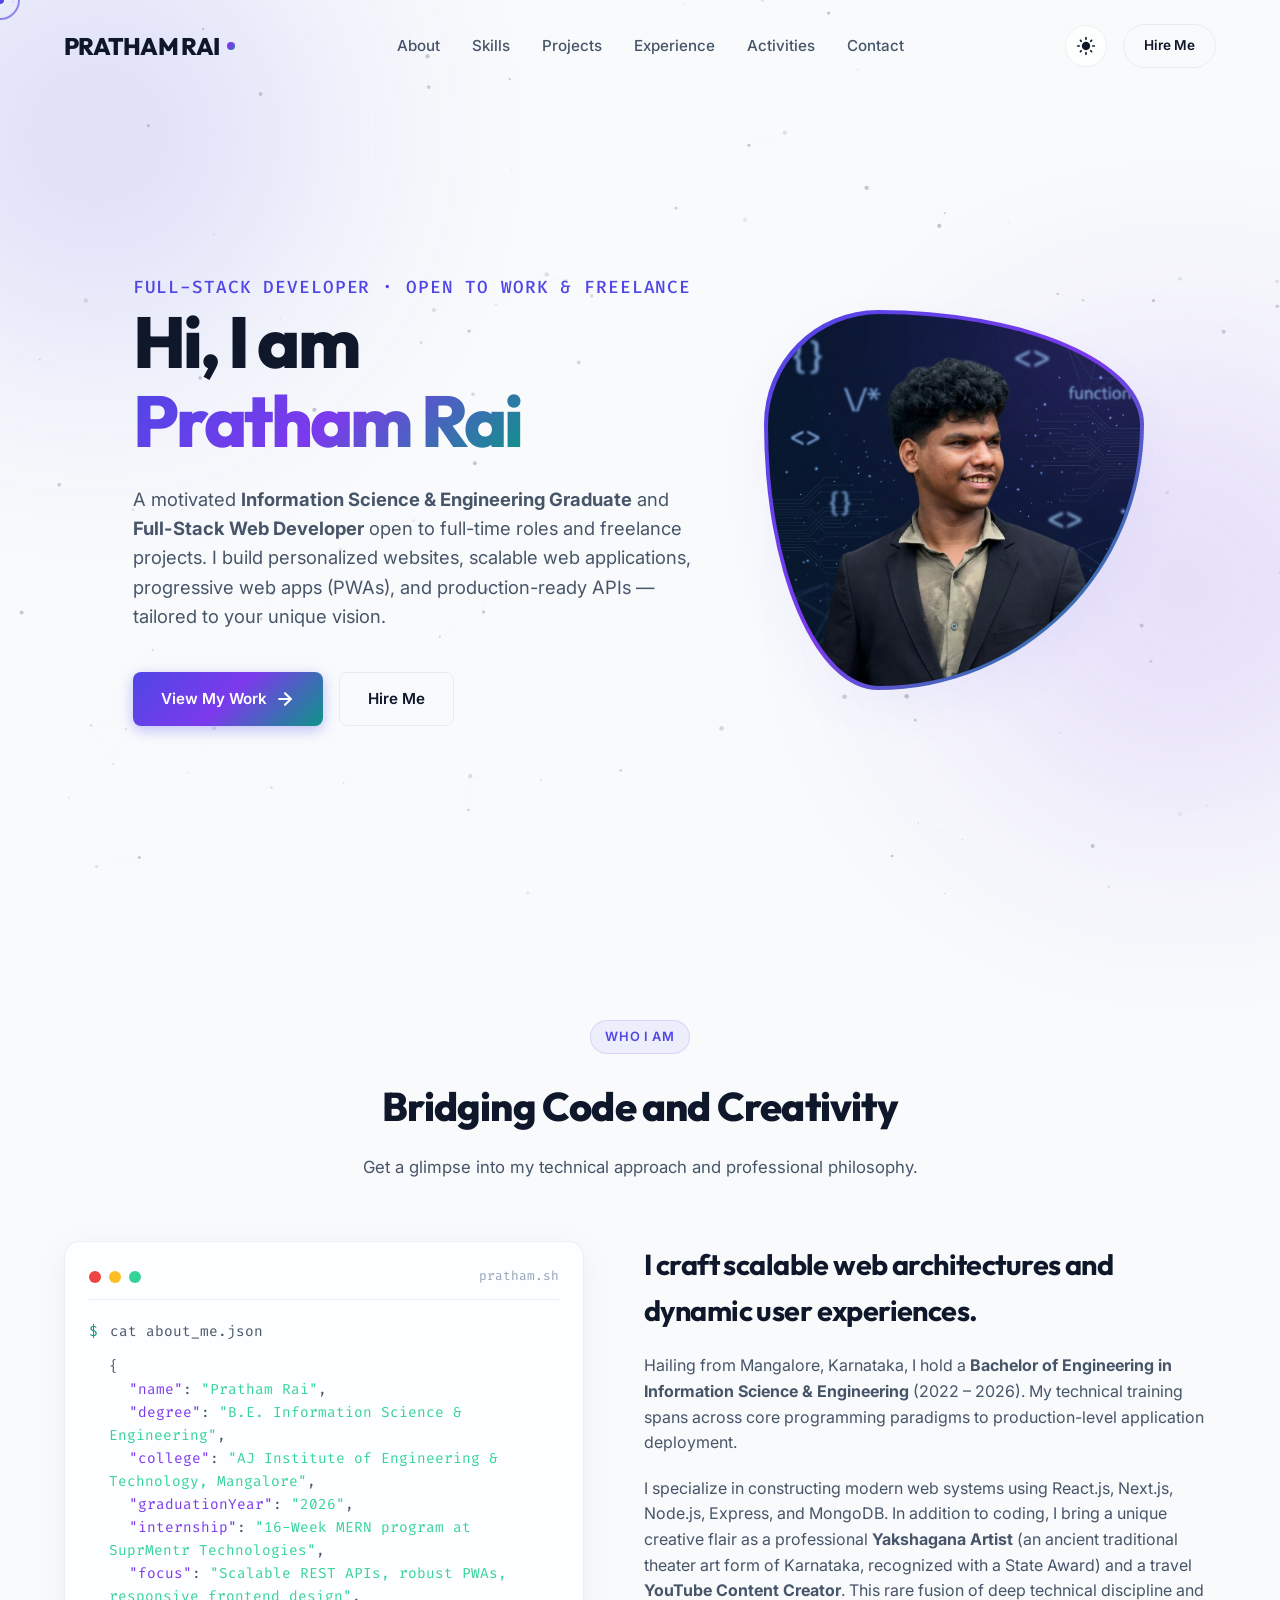
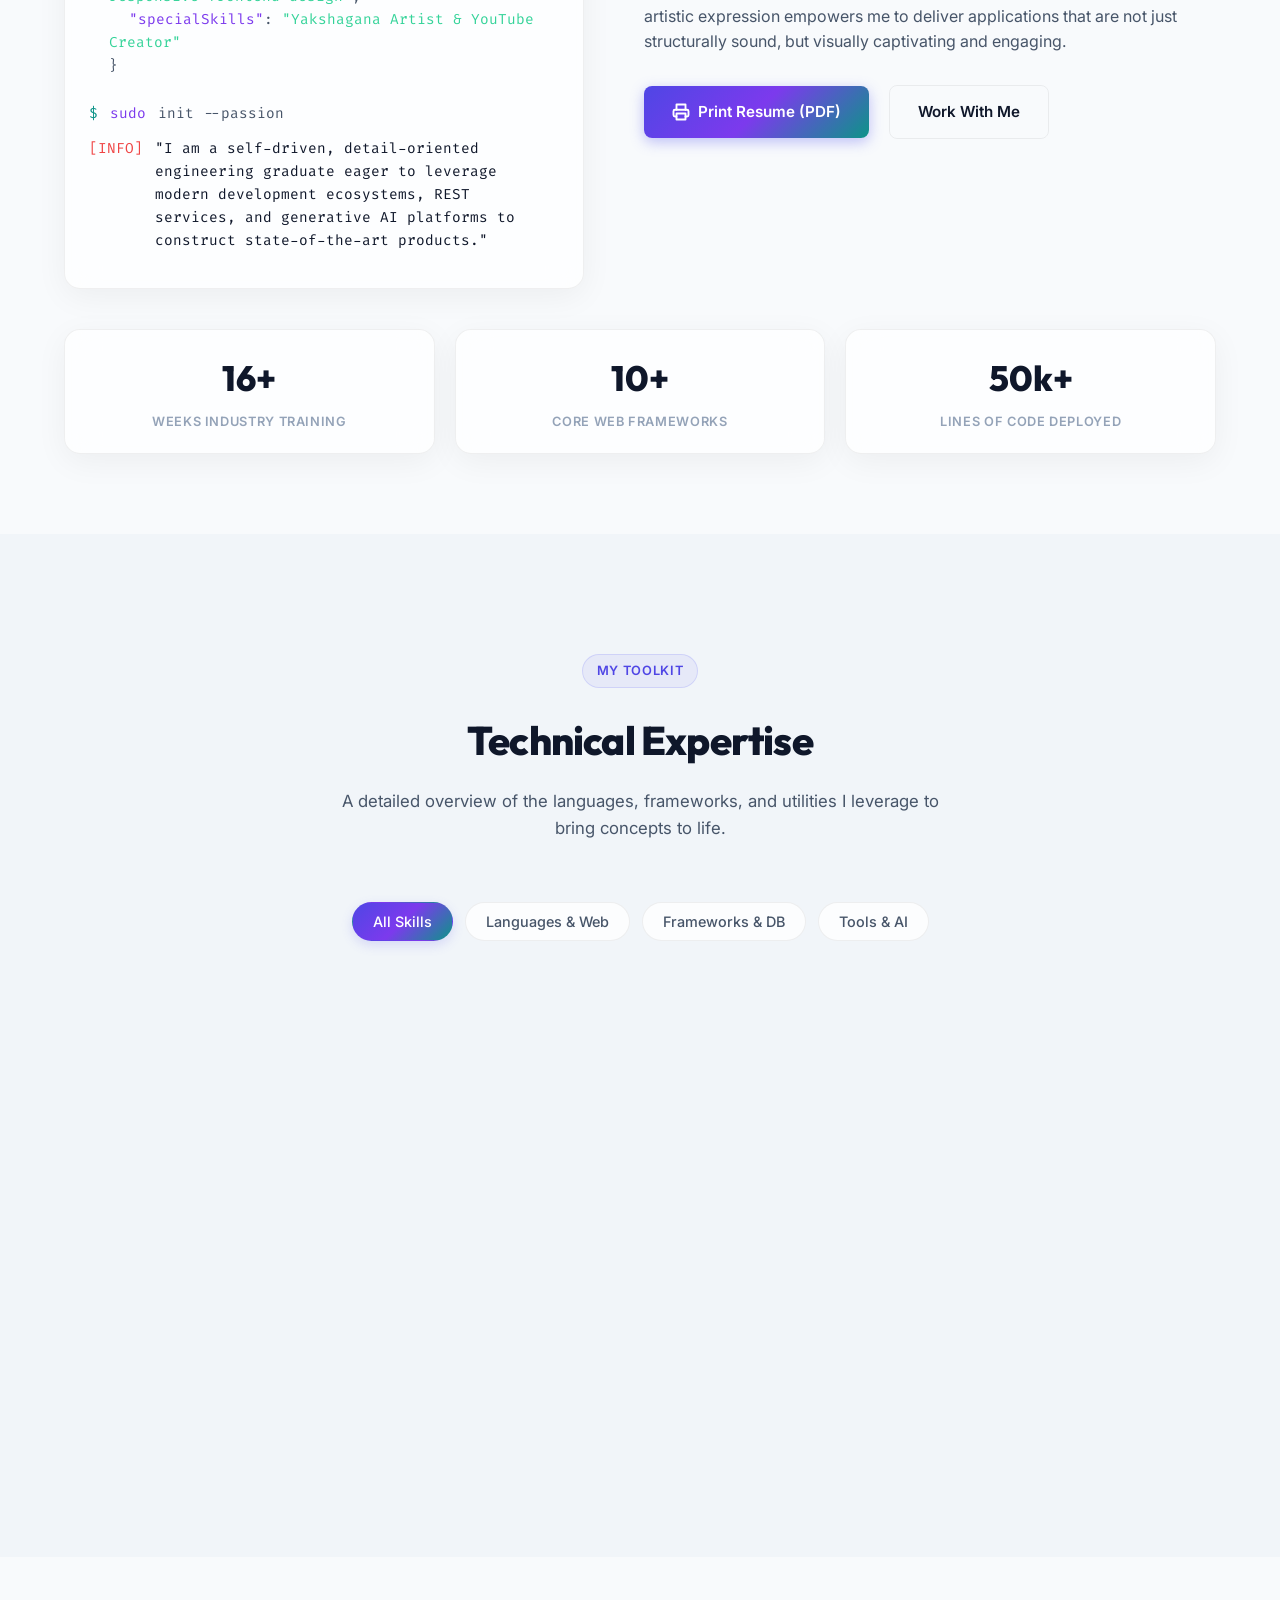
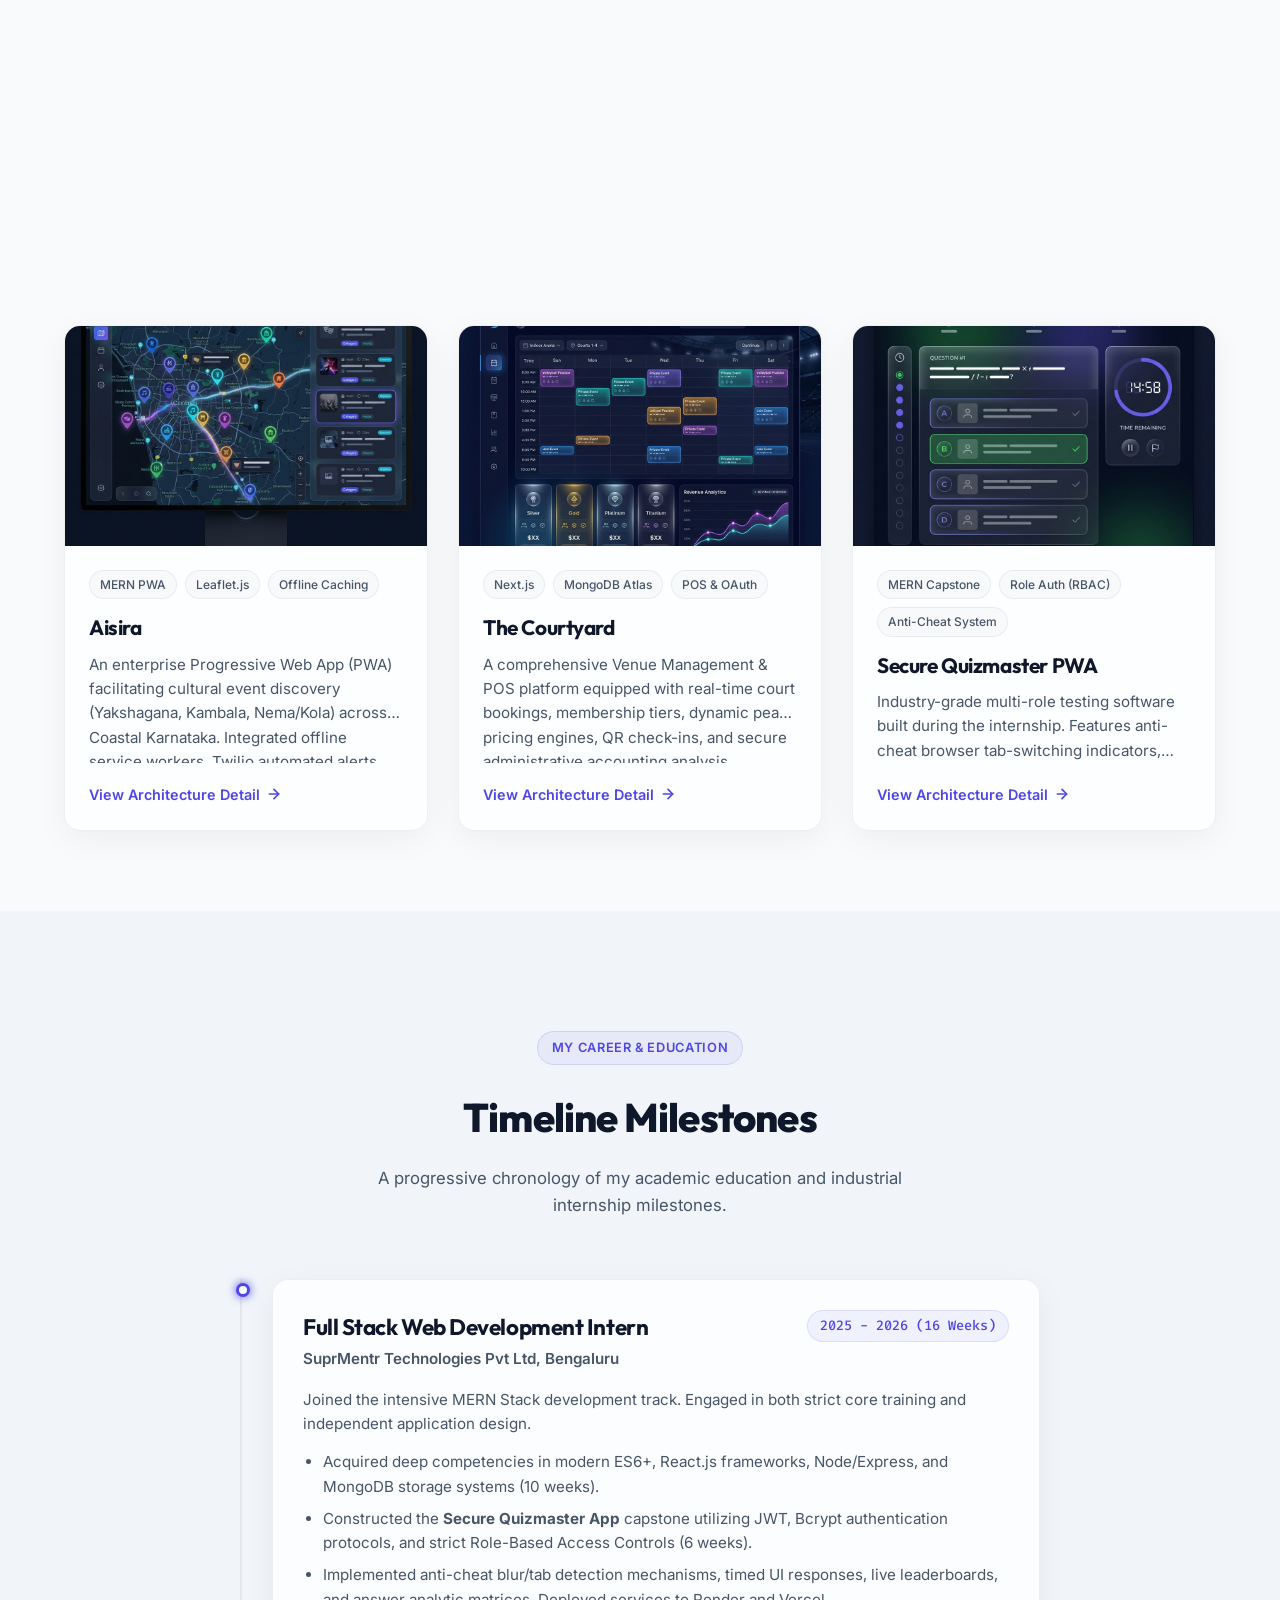
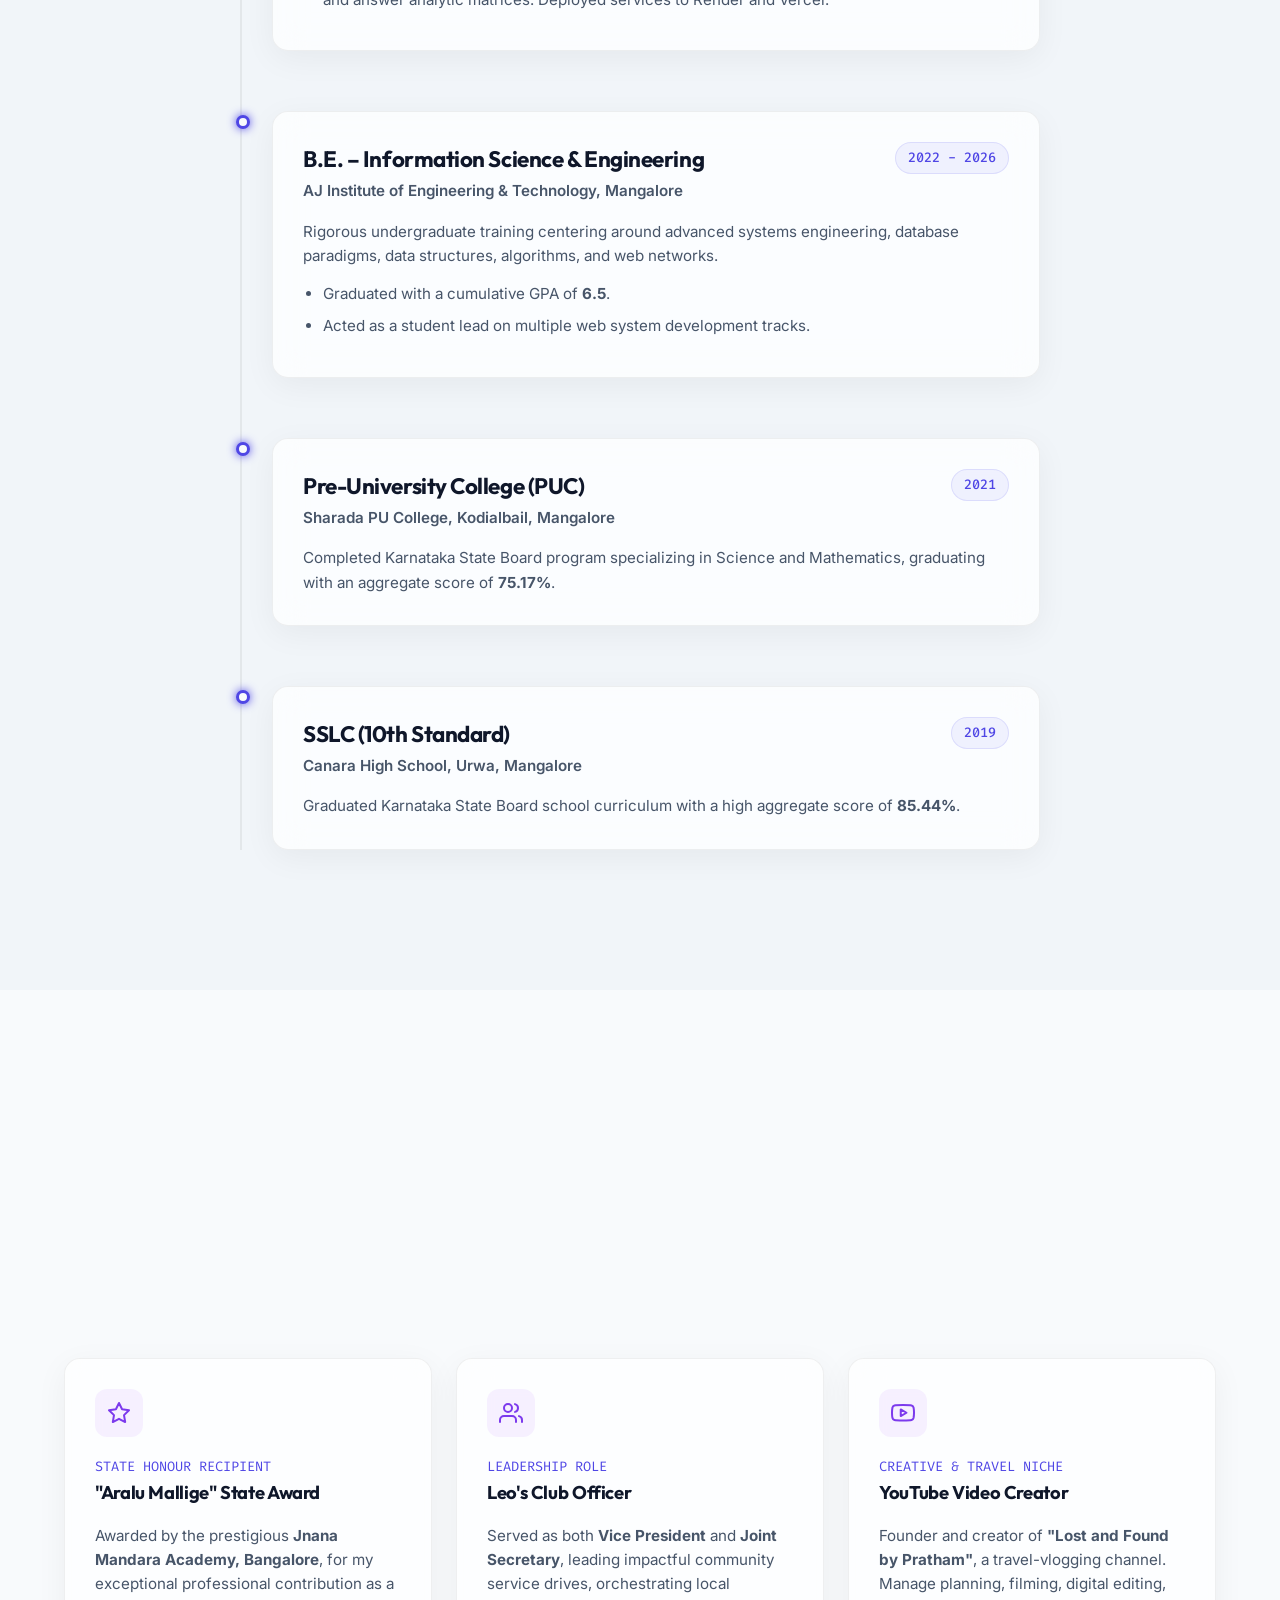
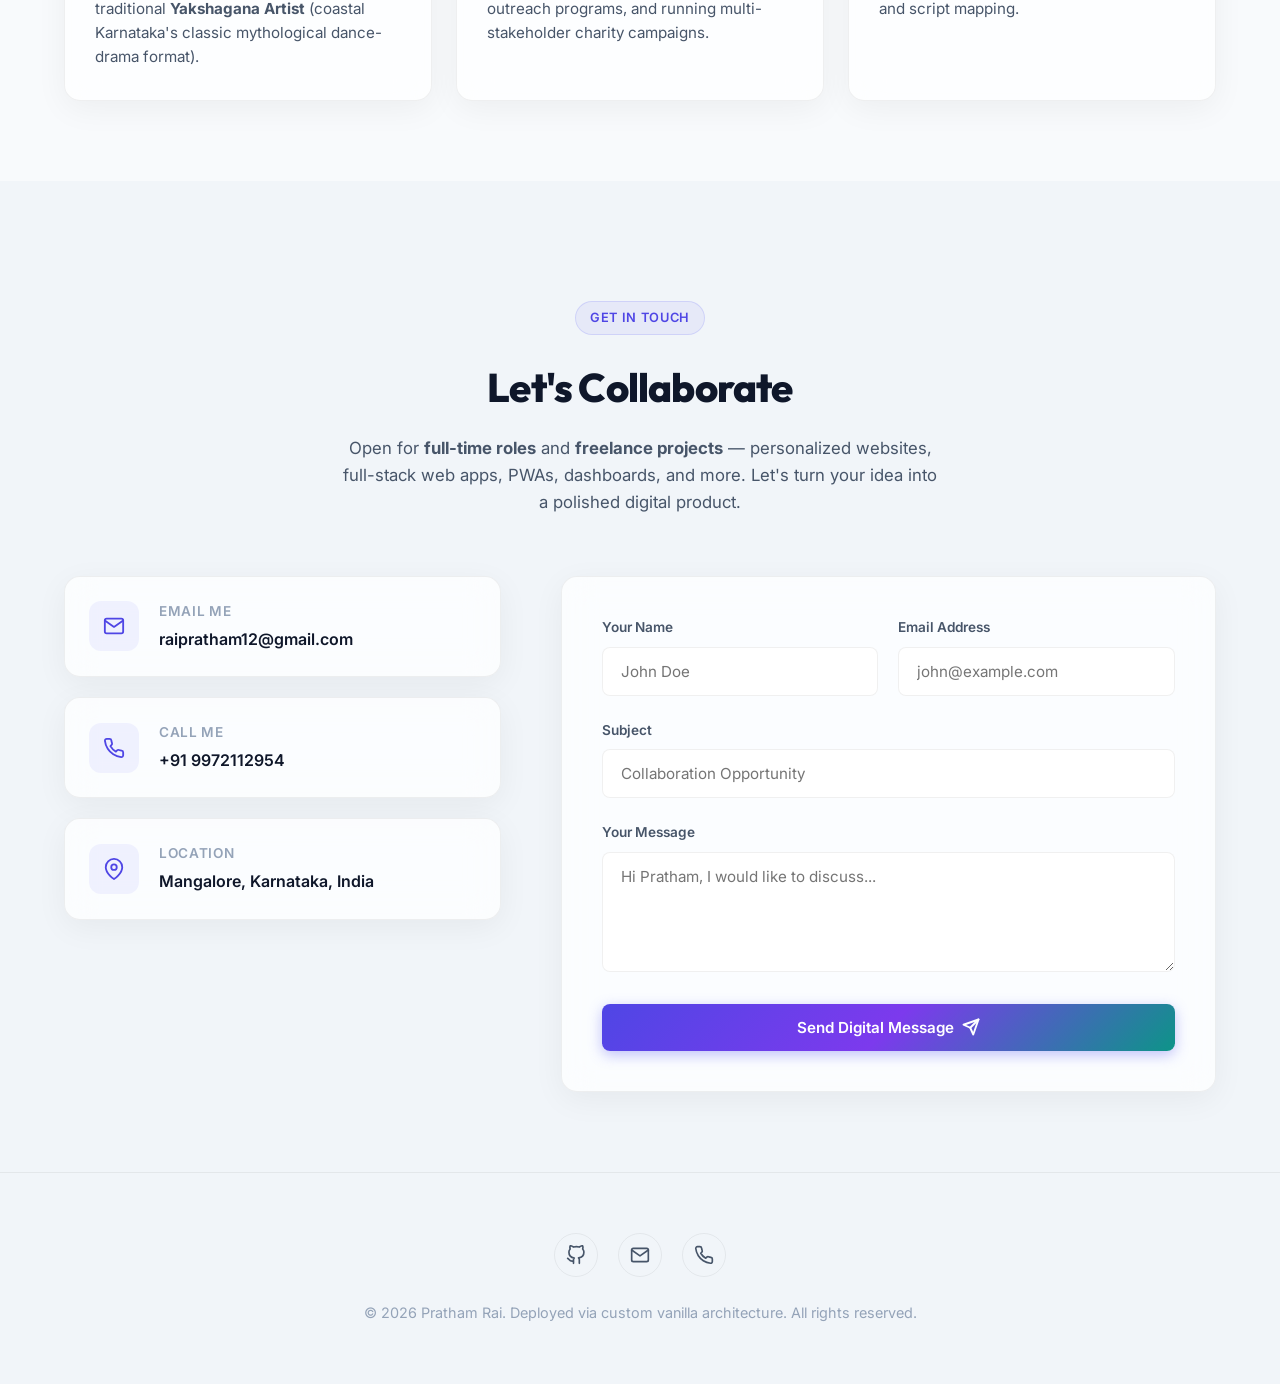
==== commit c95ccef9: "Update The Courtyard GitHub repository URL in project modal" ====
--- a/index.html
+++ b/index.html
@@ -701,7 +701,7 @@
             <h2 class="modal-title">The Courtyard</h2>
           </div>
           <div class="modal-links">
-            <a href="https://github.com/pratham-rai" target="_blank" class="btn btn-secondary cursor-hover-target" style="padding: 10px 16px; font-size: 0.85rem;">
+            <a href="https://github.com/pratham-rai/TheCourtyard" target="_blank" class="btn btn-secondary cursor-hover-target" style="padding: 10px 16px; font-size: 0.85rem;">
               <svg width="16" height="16" viewBox="0 0 24 24" fill="none" stroke="currentColor" stroke-width="2.5" stroke-linecap="round" stroke-linejoin="round"><path d="M9 19c-5 1.5-5-2.5-7-3m14 6v-3.87a3.37 3.37 0 0 0-.94-2.61c3.14-.35 6.44-1.54 6.44-7A5.44 5.44 0 0 0 20 4.77 5.07 5.07 0 0 0 19.91 1S18.73.65 16 2.48a13.38 13.38 0 0 0-7 0C6.27.65 5.09 1 5.09 1A5.07 5.07 0 0 0 5 4.77a5.44 5.44 0 0 0-1.5 3.78c0 5.42 3.3 6.61 6.44 7A3.37 3.37 0 0 0 9 18.13V22"/></svg>
               View GitHub
             </a>
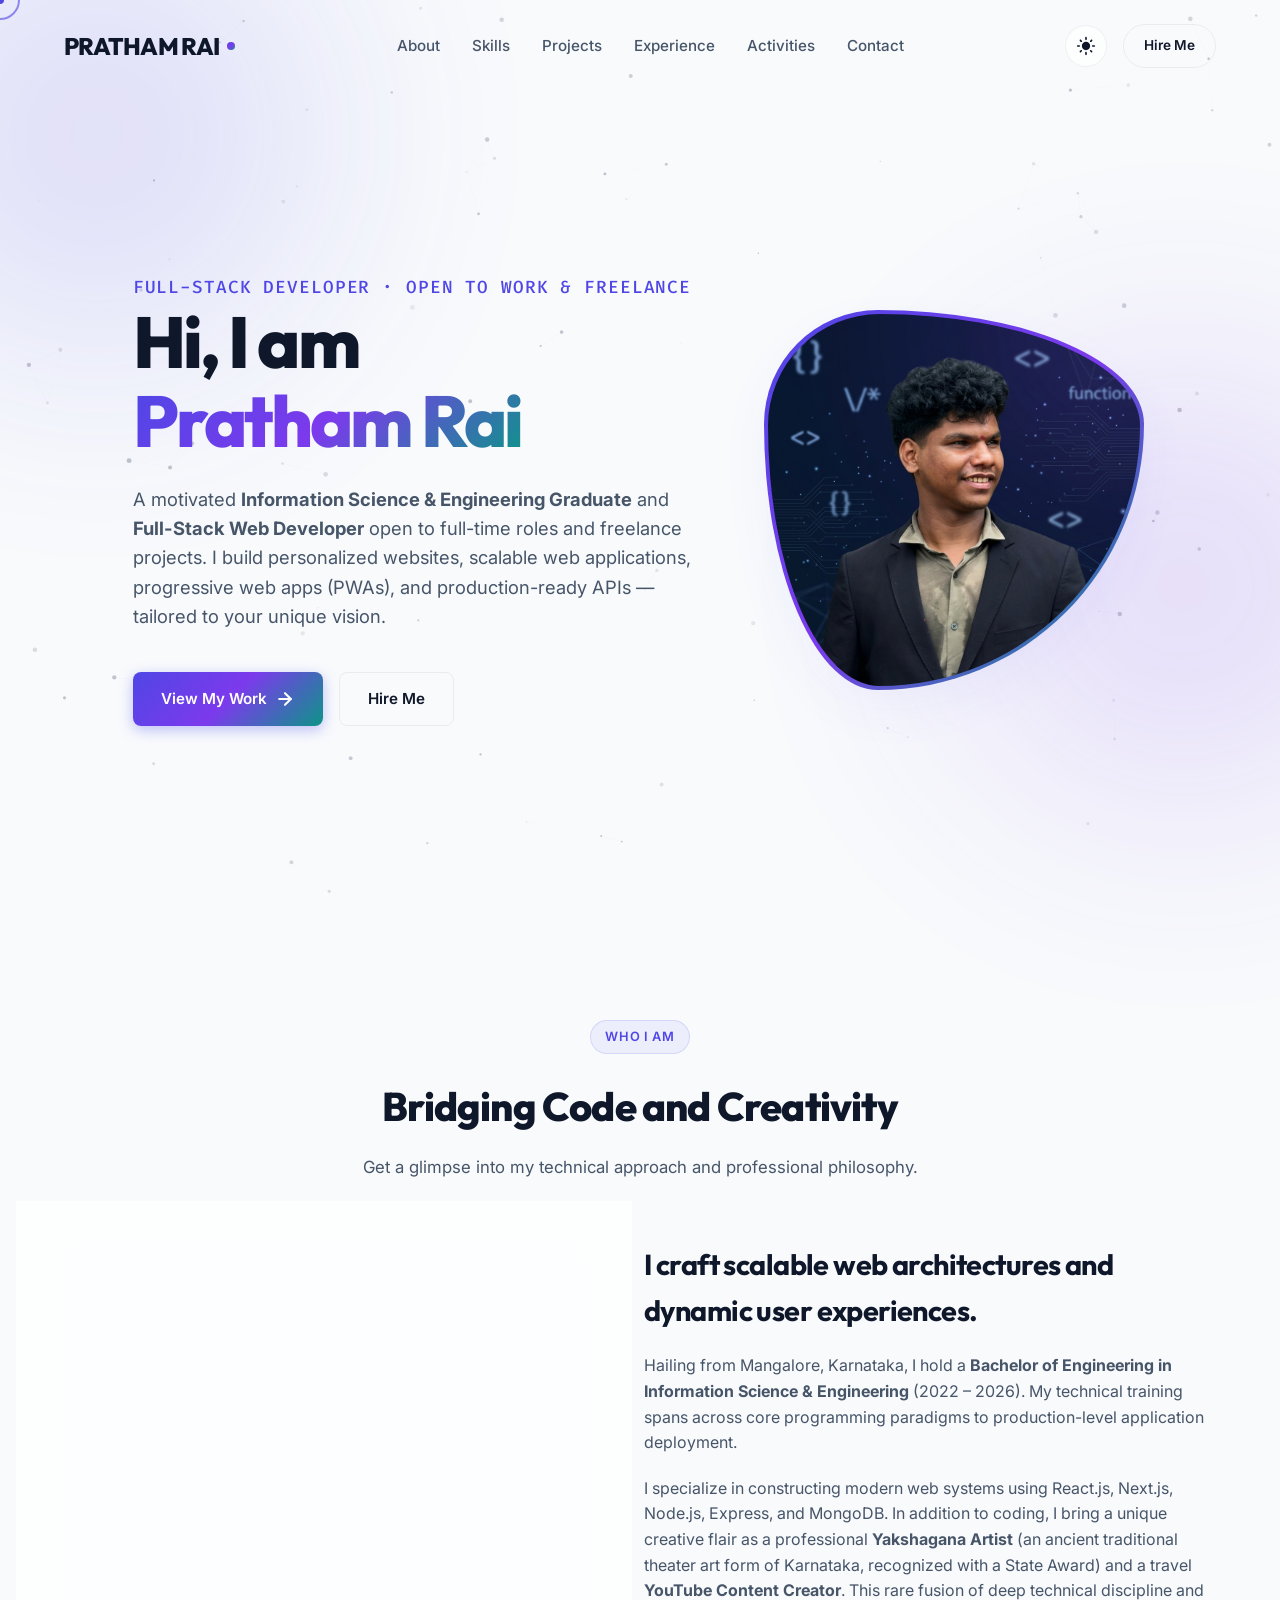
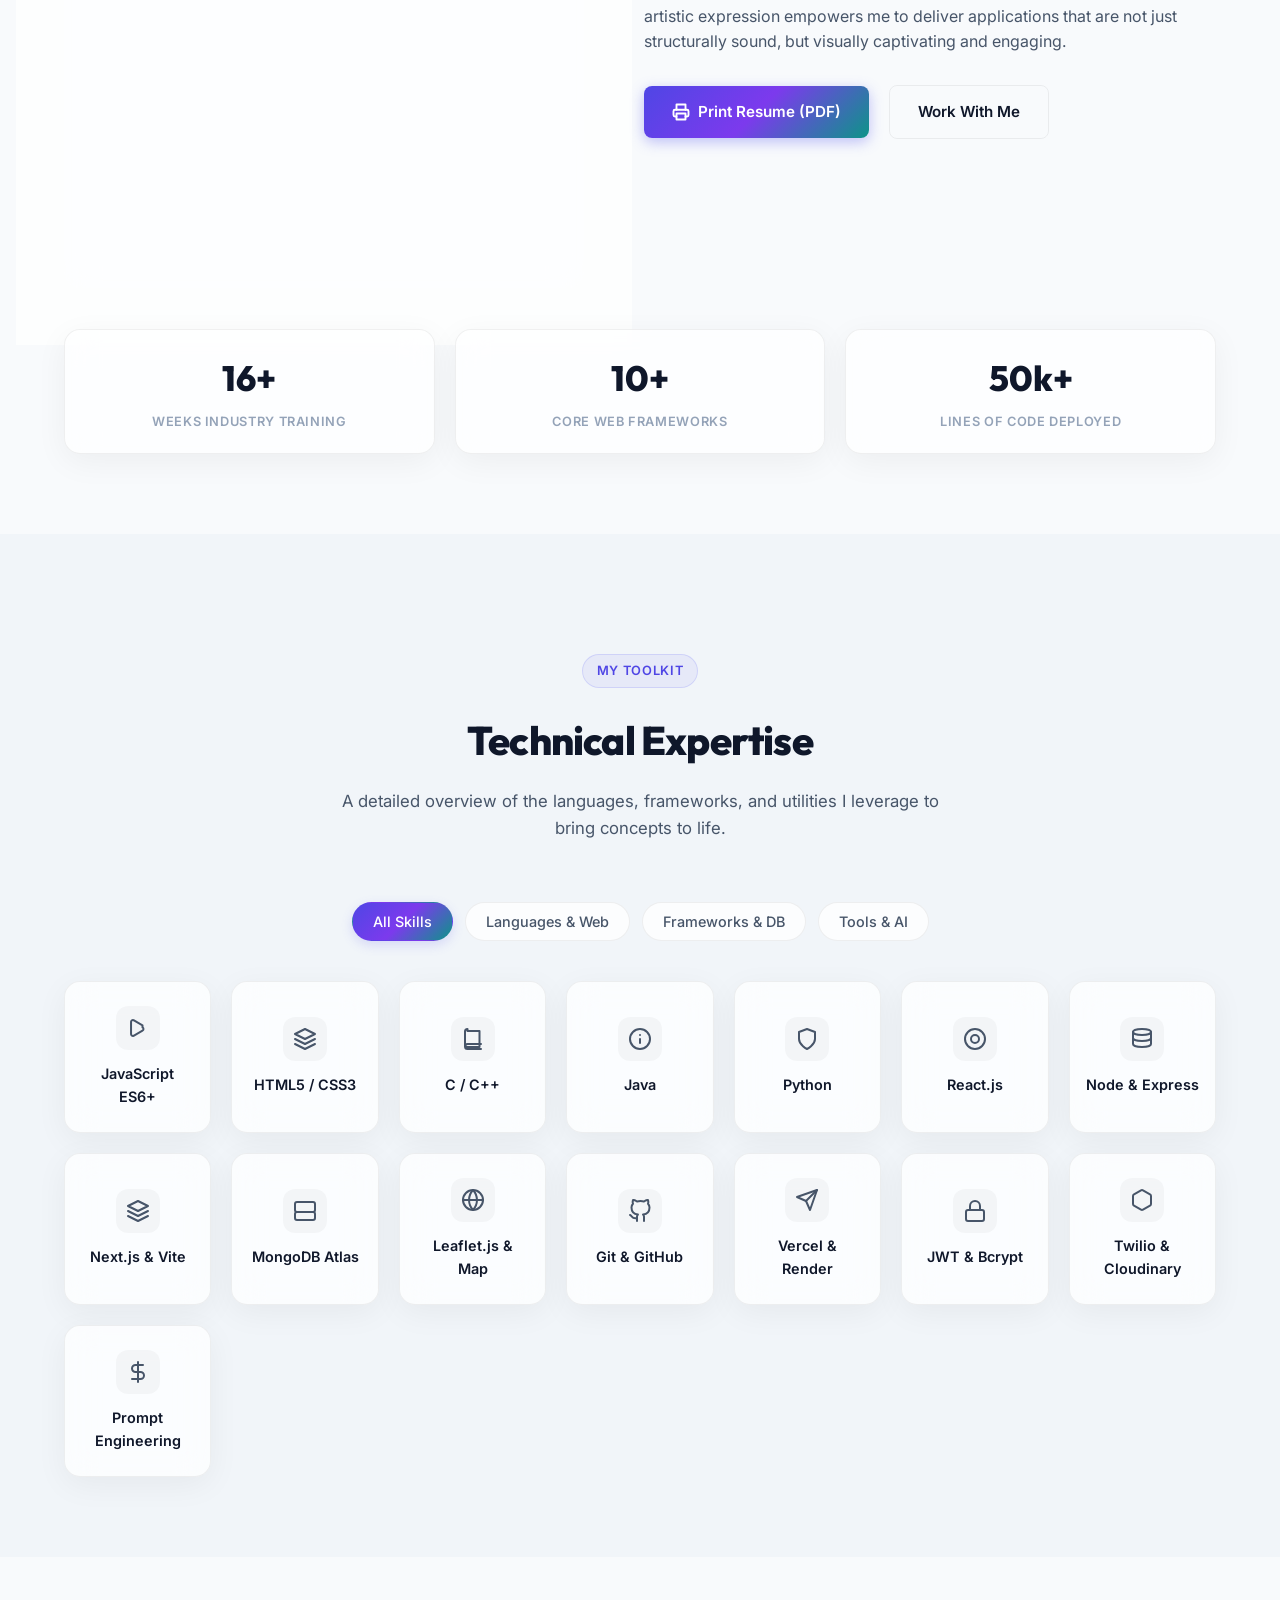
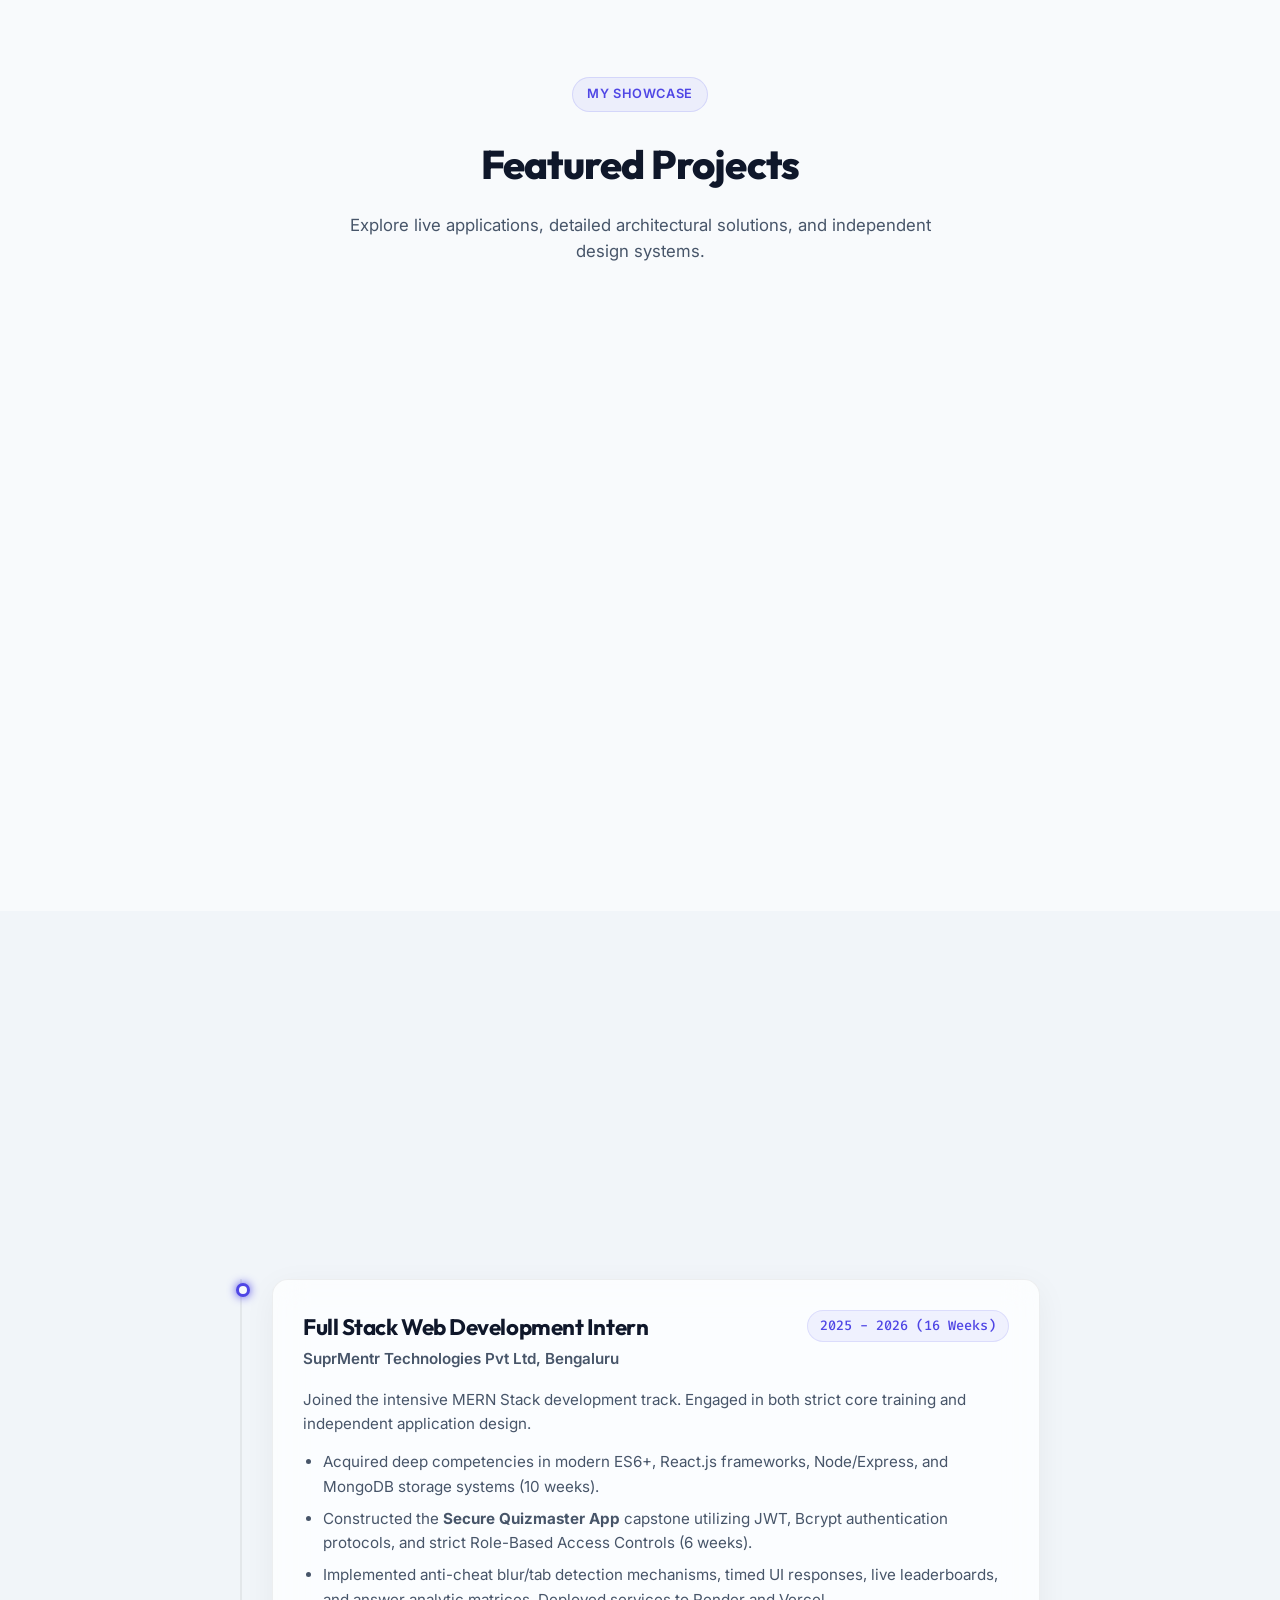
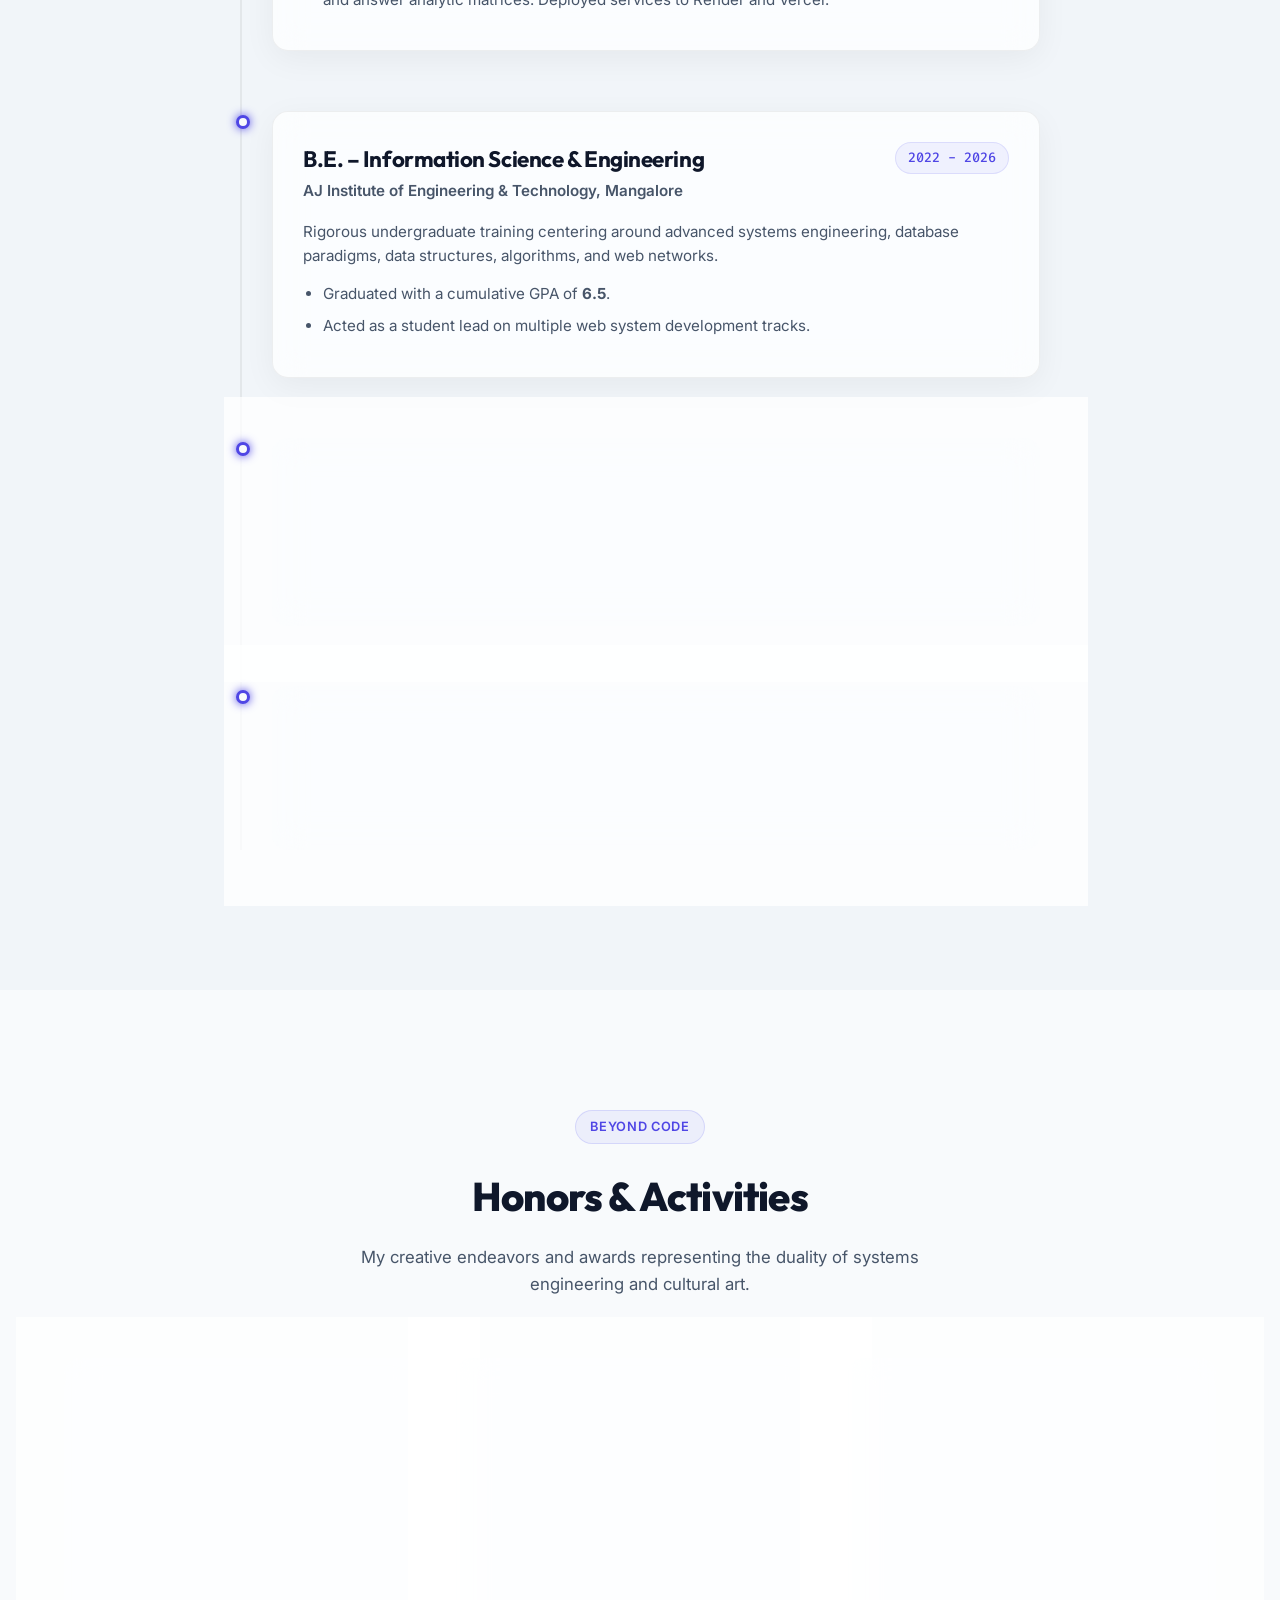
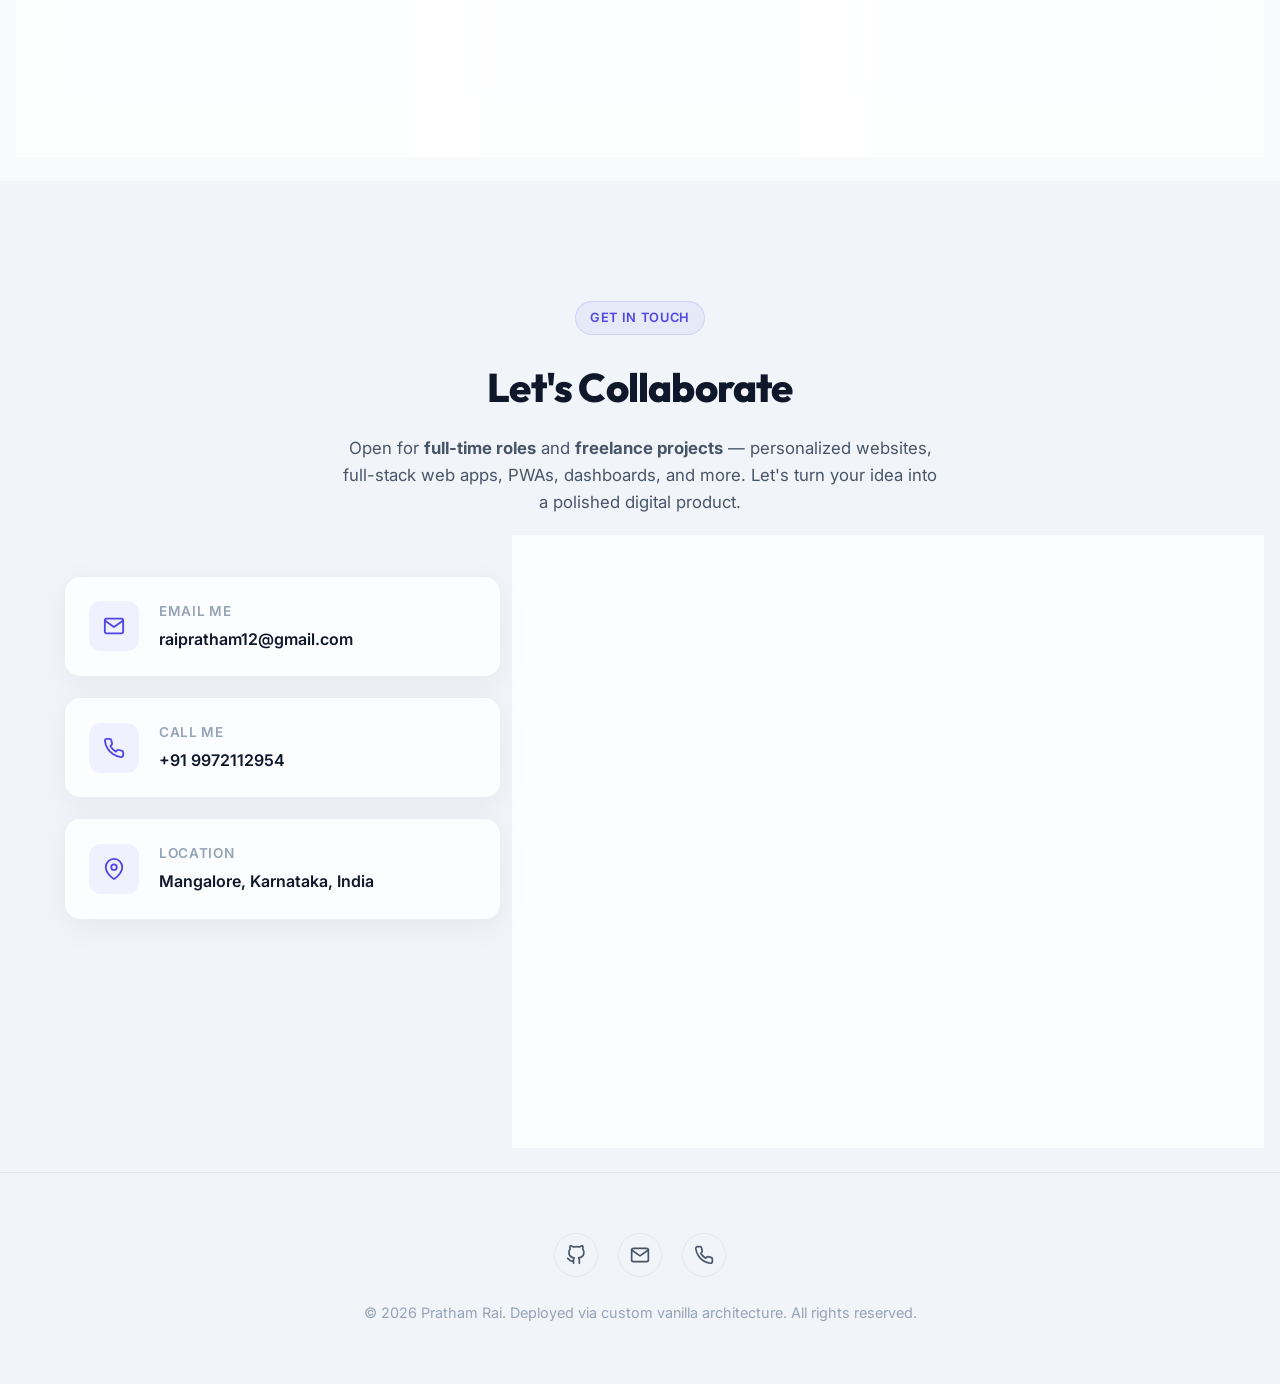
==== commit 594584ab: "Update success alert message copy to reflect a friendly response time" ====
--- a/index.html
+++ b/index.html
@@ -805,8 +805,8 @@
         <svg width="22" height="22" viewBox="0 0 24 24" fill="none" stroke="currentColor" stroke-width="3" stroke-linecap="round" stroke-linejoin="round"><polyline points="20 6 9 17 4 12"></polyline></svg>
       </div>
       <div>
-        <h4 style="font-weight:700; margin-bottom: 2px;">Message Broadcasted!</h4>
-        <p style="font-size:0.8rem; color: var(--text-secondary);">Your transmission was successfully saved. Thank you!</p>
+        <h4 style="font-weight:700; margin-bottom: 2px;">Message Sent!</h4>
+        <p style="font-size:0.8rem; color: var(--text-secondary);">I will review your message and reply to you soon. Thank you!</p>
       </div>
     </div>
   </div>
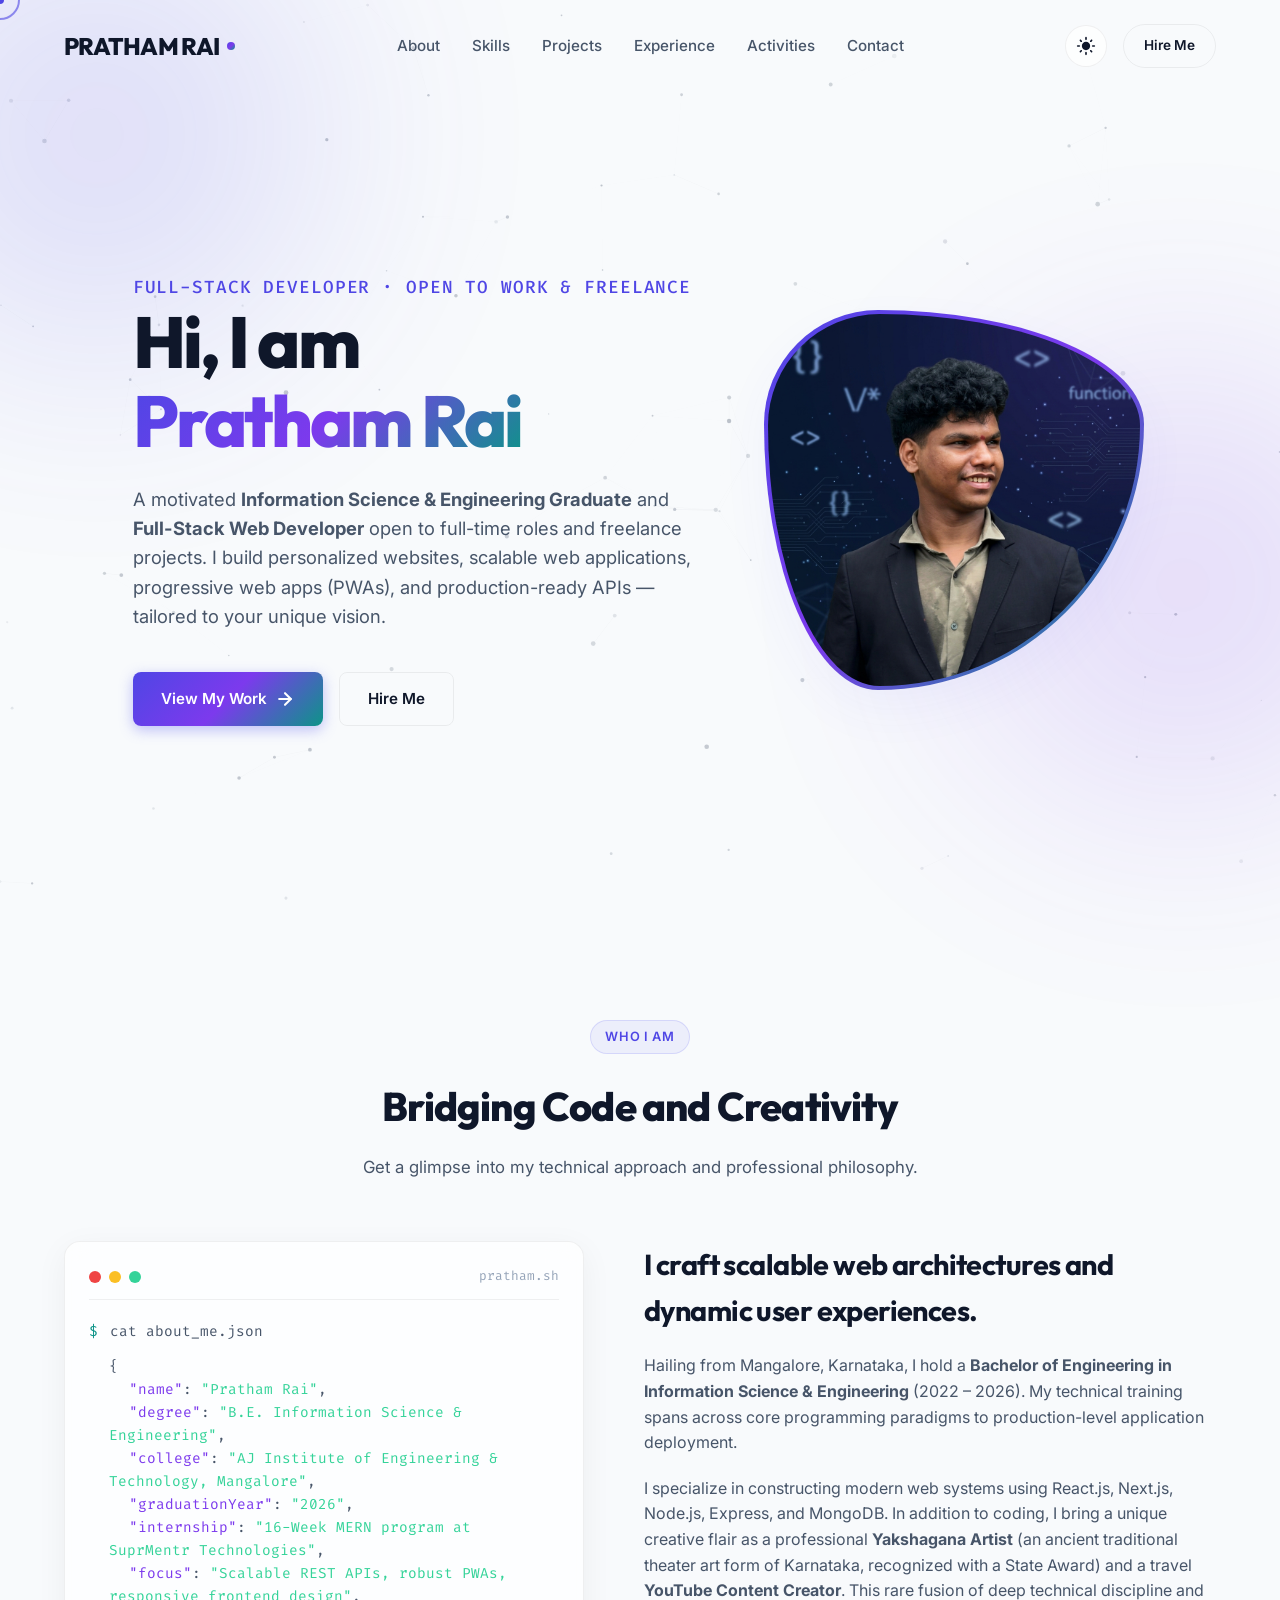
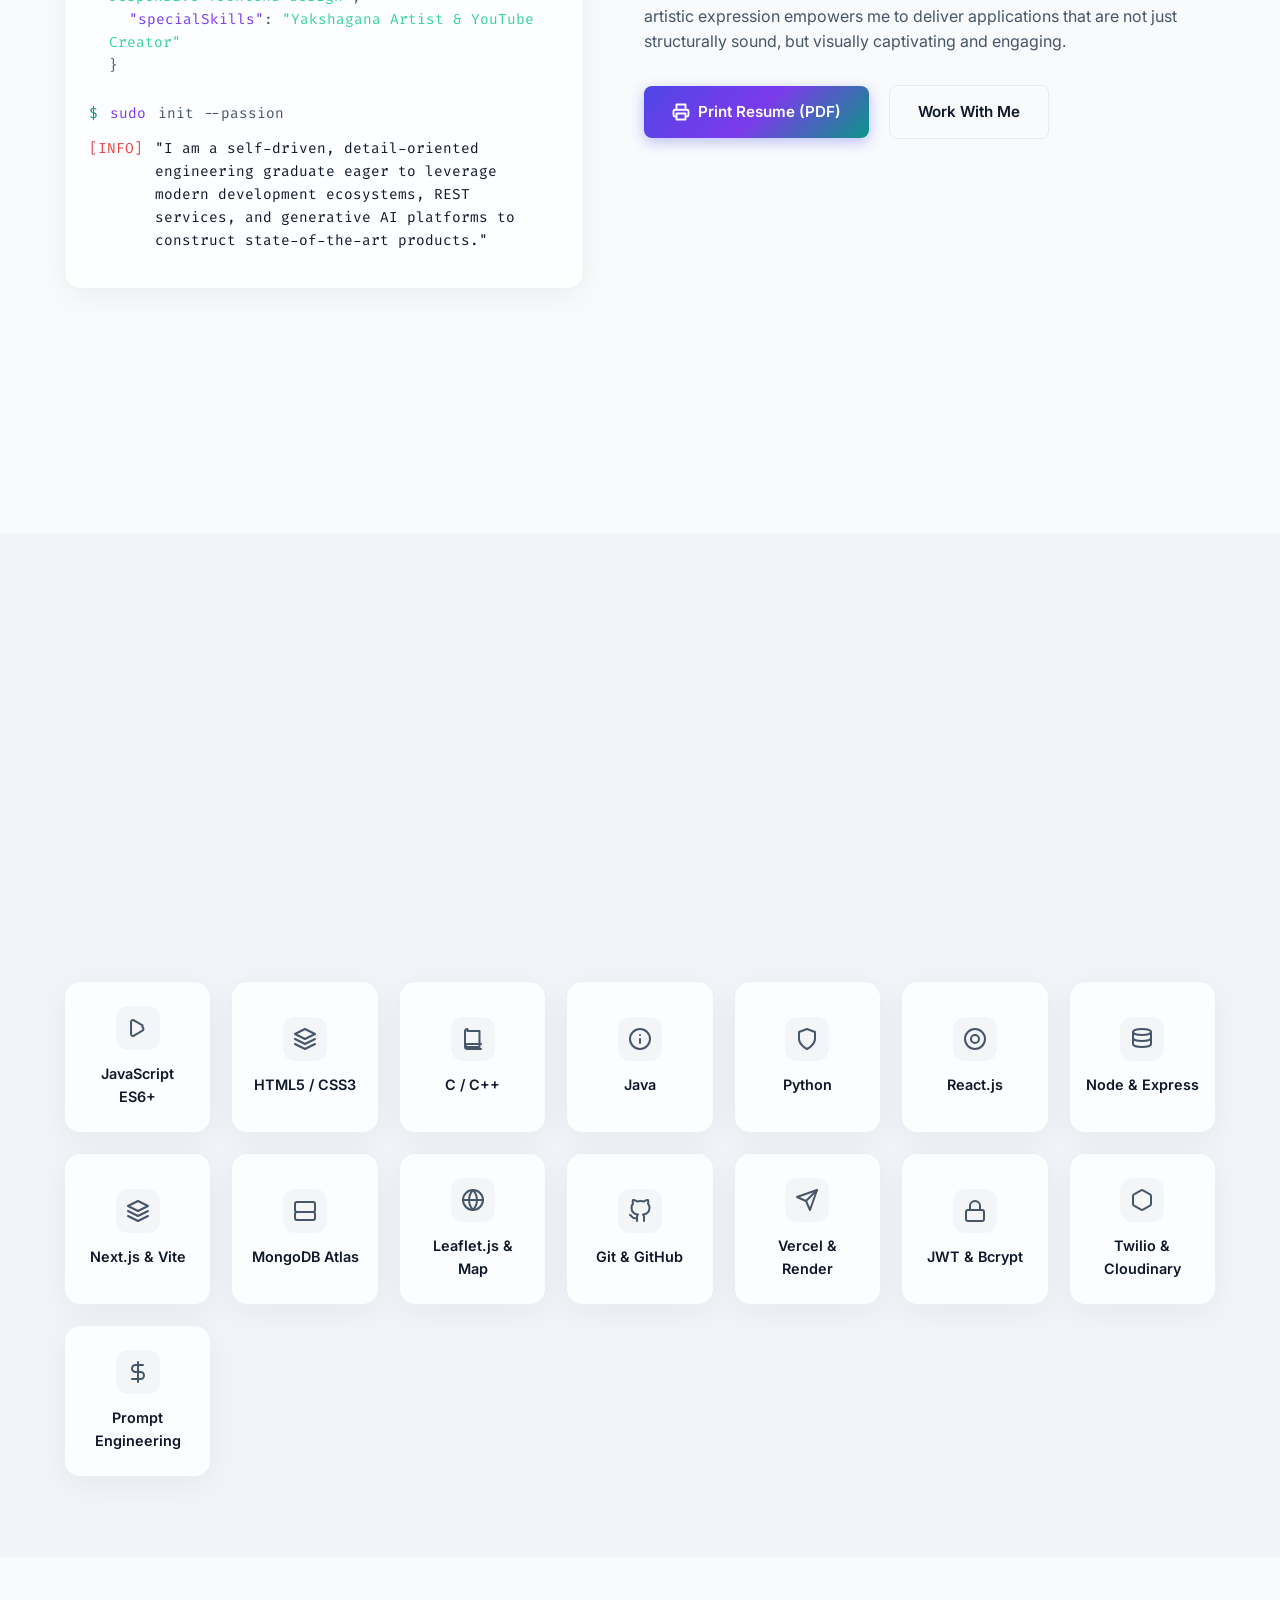
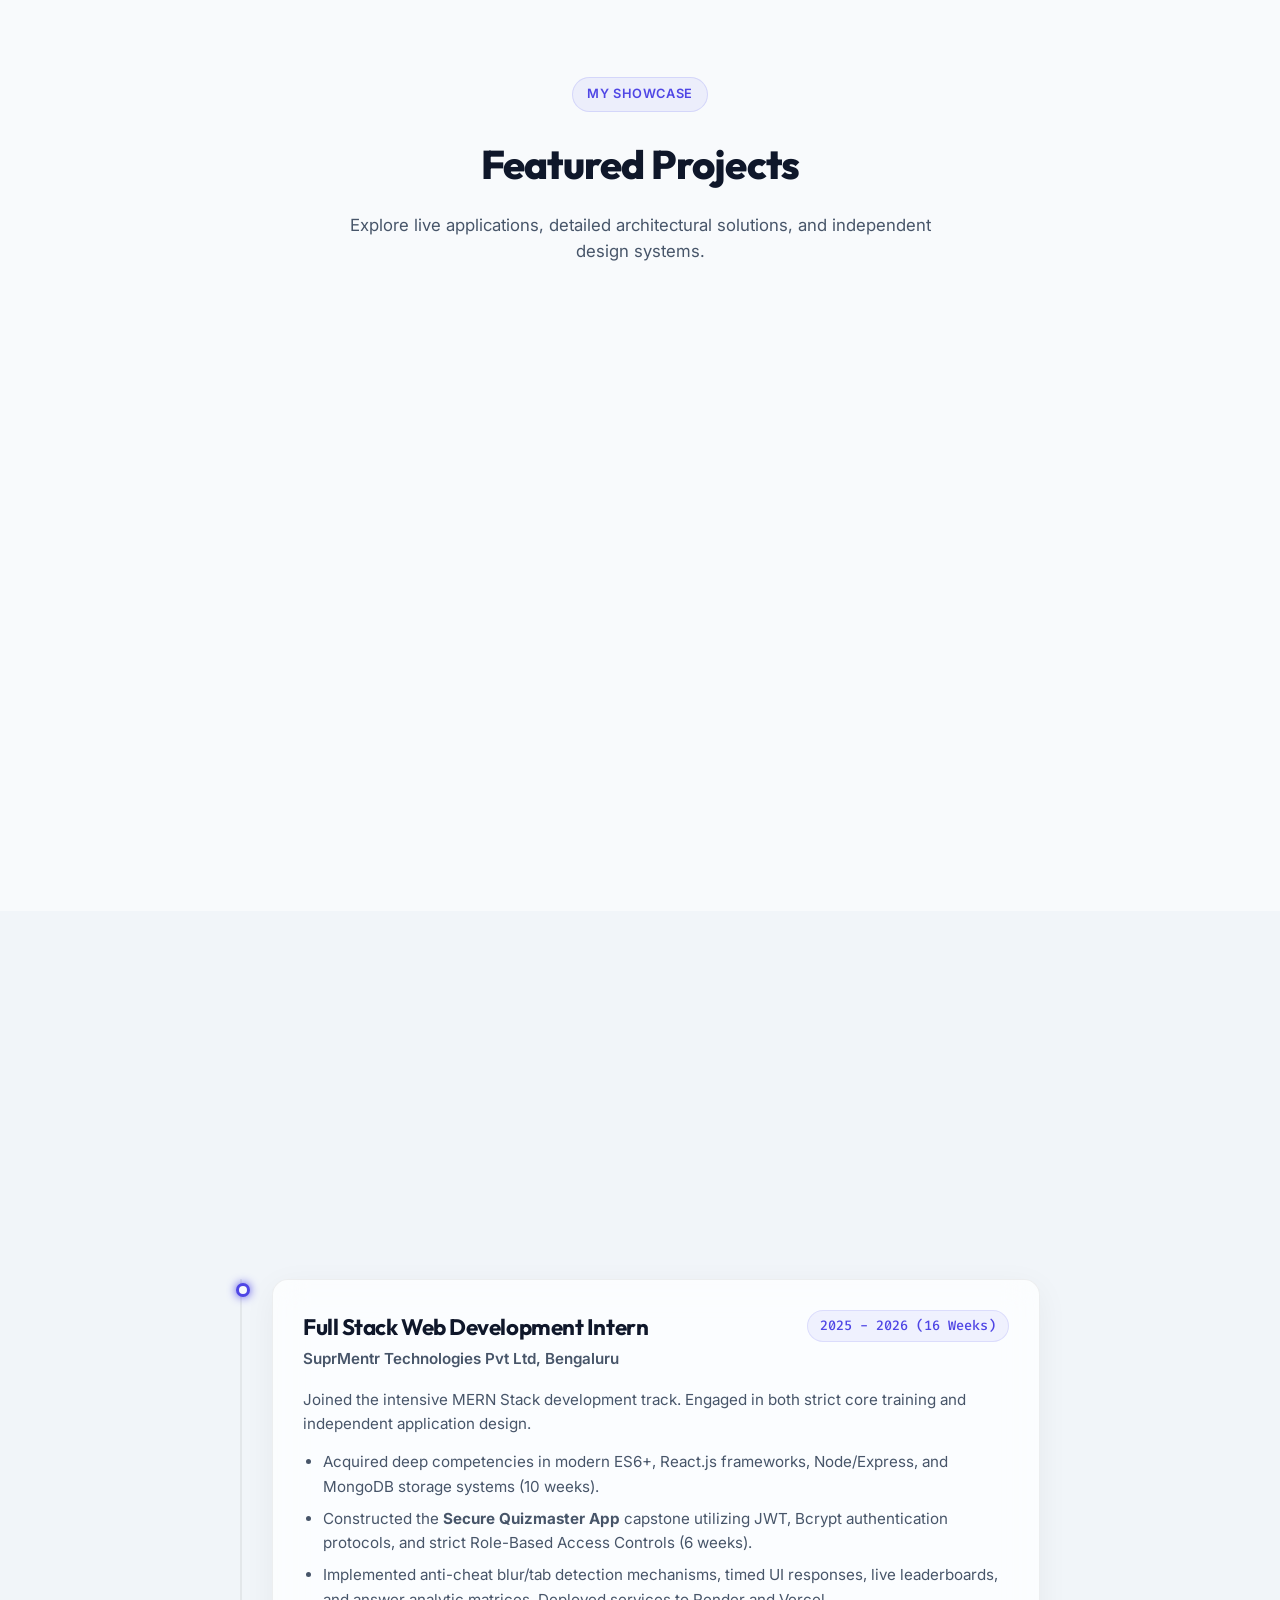
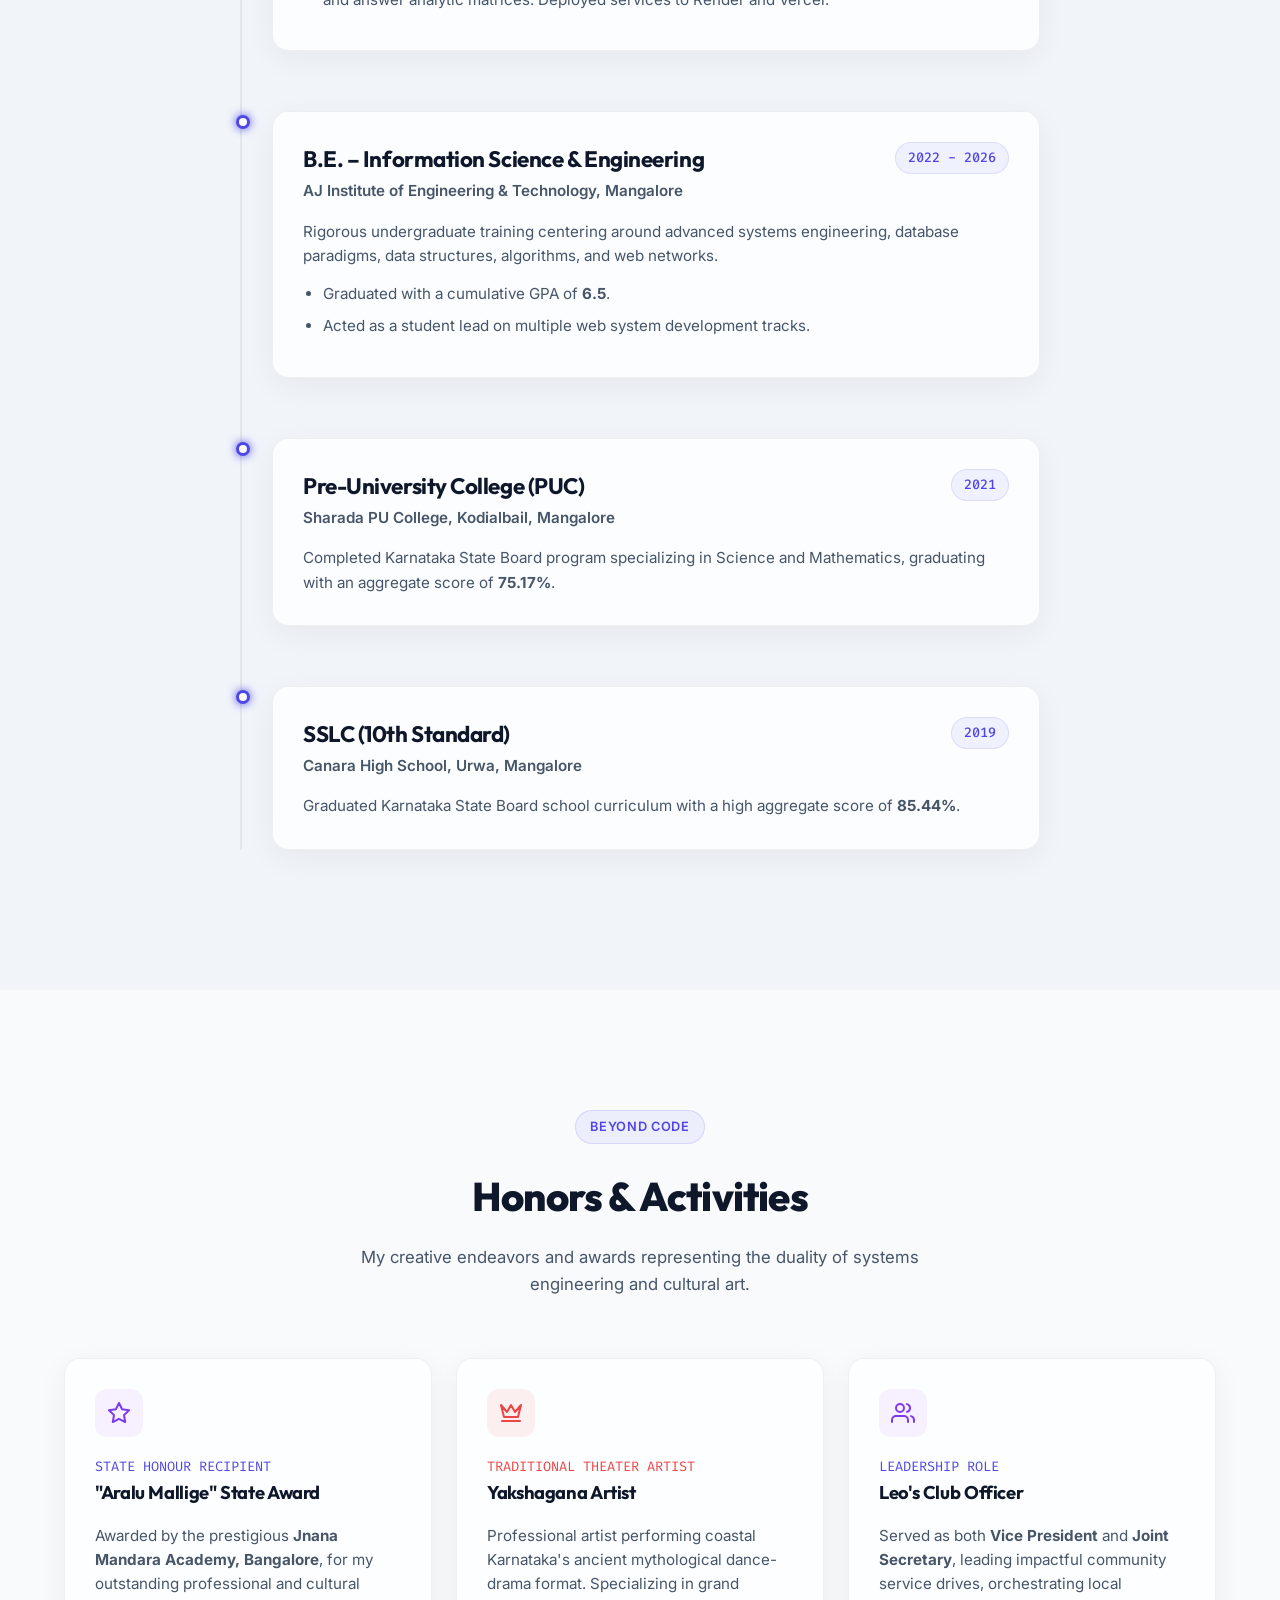
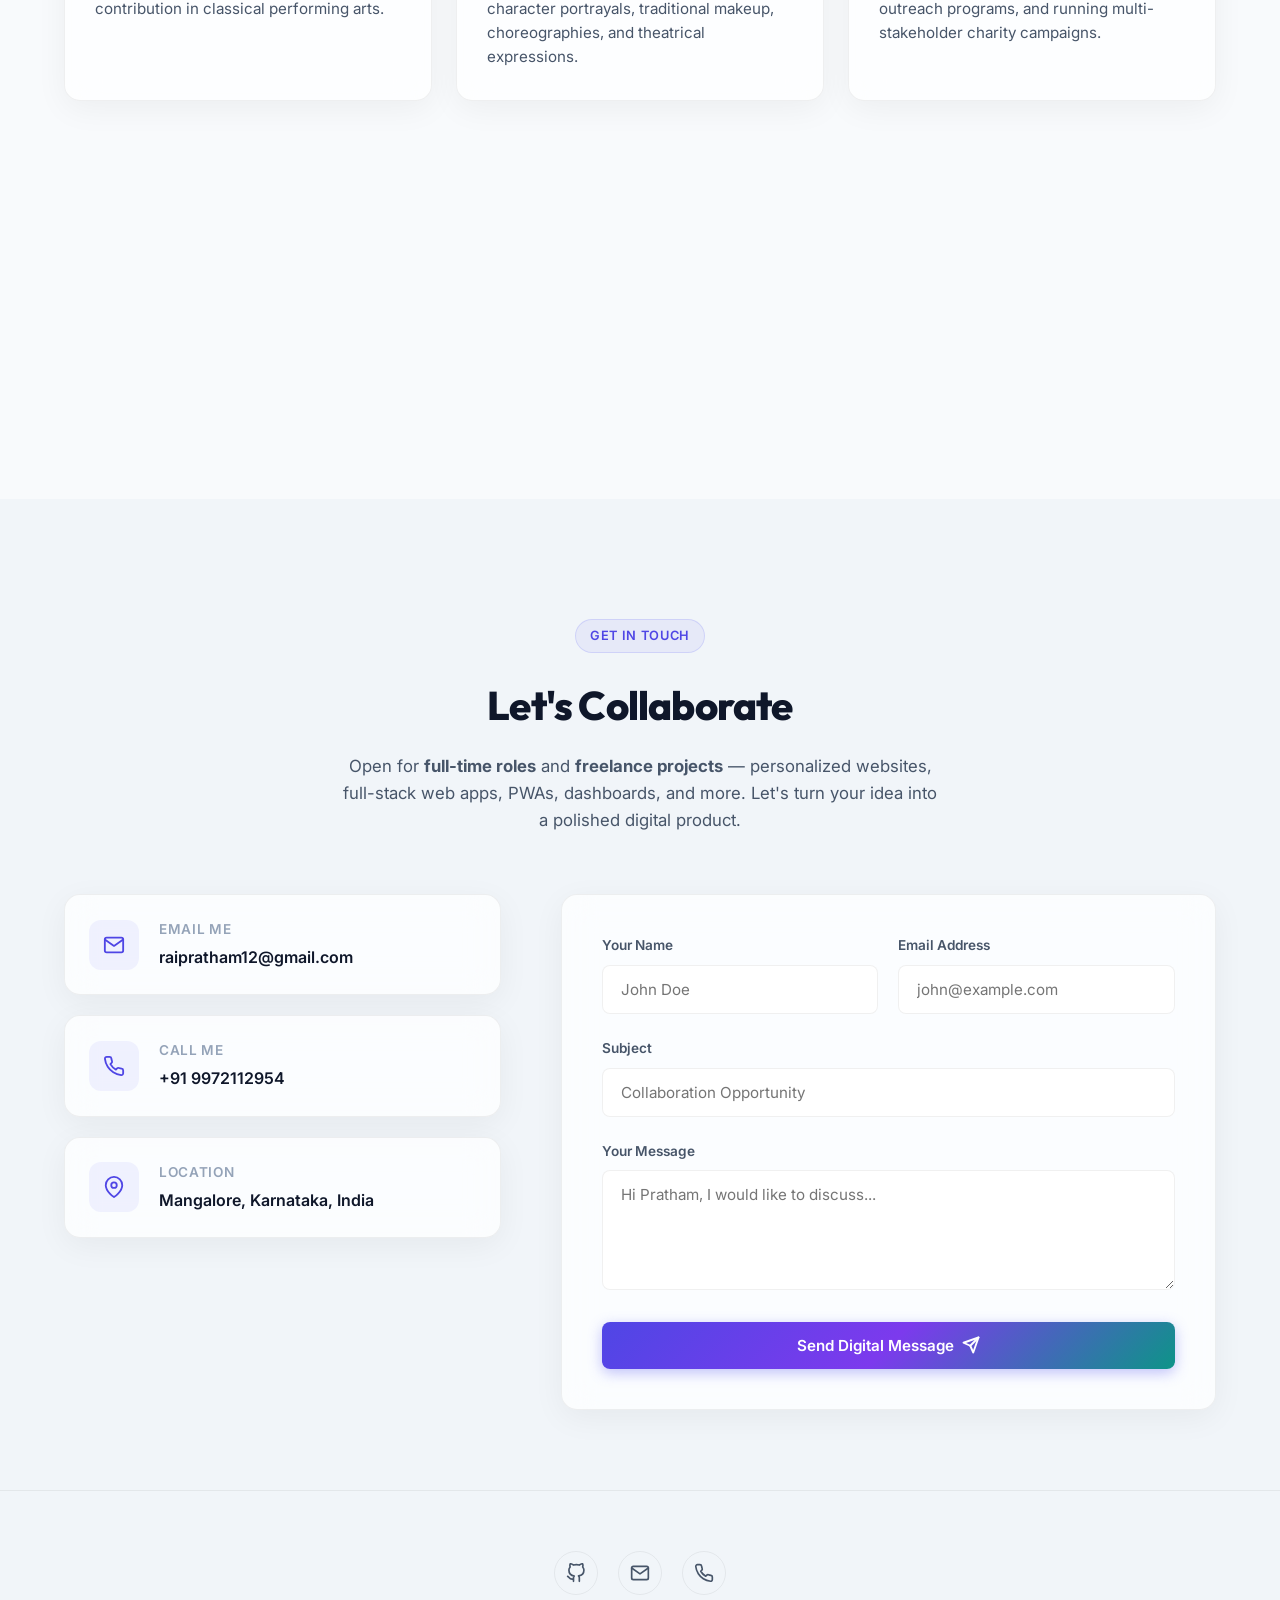
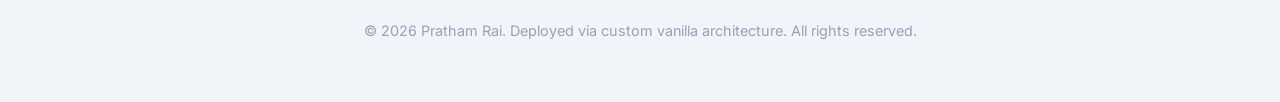
==== commit d2d07d49: "Split State Award and Yakshagana Artist into two distinct activity cards" ====
--- a/index.html
+++ b/index.html
@@ -510,7 +510,7 @@
       </div>
 
       <div class="honors-grid">
-        <!-- Card 1: Yakshagana -->
+        <!-- Card 1: State Award -->
         <div class="glass-card honor-card scroll-reveal">
           <div class="honor-icon">
             <svg width="24" height="24" viewBox="0 0 24 24" fill="none" stroke="currentColor" stroke-width="2" stroke-linecap="round" stroke-linejoin="round"><polygon points="12 2 15.09 8.26 22 9.27 17 14.14 18.18 21.02 12 17.77 5.82 21.02 7 14.14 2 9.27 8.91 8.26 12 2"></polygon></svg>
@@ -520,7 +520,21 @@
             <h3 class="honor-title">"Aralu Mallige" State Award</h3>
           </div>
           <p class="honor-desc">
-            Awarded by the prestigious <strong>Jnana Mandara Academy, Bangalore</strong>, for my exceptional professional contribution as a traditional <strong>Yakshagana Artist</strong> (coastal Karnataka's classic mythological dance-drama format).
+            Awarded by the prestigious <strong>Jnana Mandara Academy, Bangalore</strong>, for my outstanding professional and cultural contribution in classical performing arts.
+          </p>
+        </div>
+
+        <!-- Card 2: Yakshagana Artist -->
+        <div class="glass-card honor-card scroll-reveal">
+          <div class="honor-icon" style="background: rgba(239, 68, 68, 0.08); color: #ef4444;">
+            <svg width="24" height="24" viewBox="0 0 24 24" fill="none" stroke="currentColor" stroke-width="2" stroke-linecap="round" stroke-linejoin="round"><path d="M2 4l3 12h14l3-12-6 7-4-7-4 7-6-7z"/><path d="M3 20h18"/></svg>
+          </div>
+          <div>
+            <span class="honor-subtitle" style="color: #ef4444;">TRADITIONAL THEATER ARTIST</span>
+            <h3 class="honor-title">Yakshagana Artist</h3>
+          </div>
+          <p class="honor-desc">
+            Professional artist performing coastal Karnataka's ancient mythological dance-drama format. Specializing in grand character portrayals, traditional makeup, choreographies, and theatrical expressions.
           </p>
         </div>
 
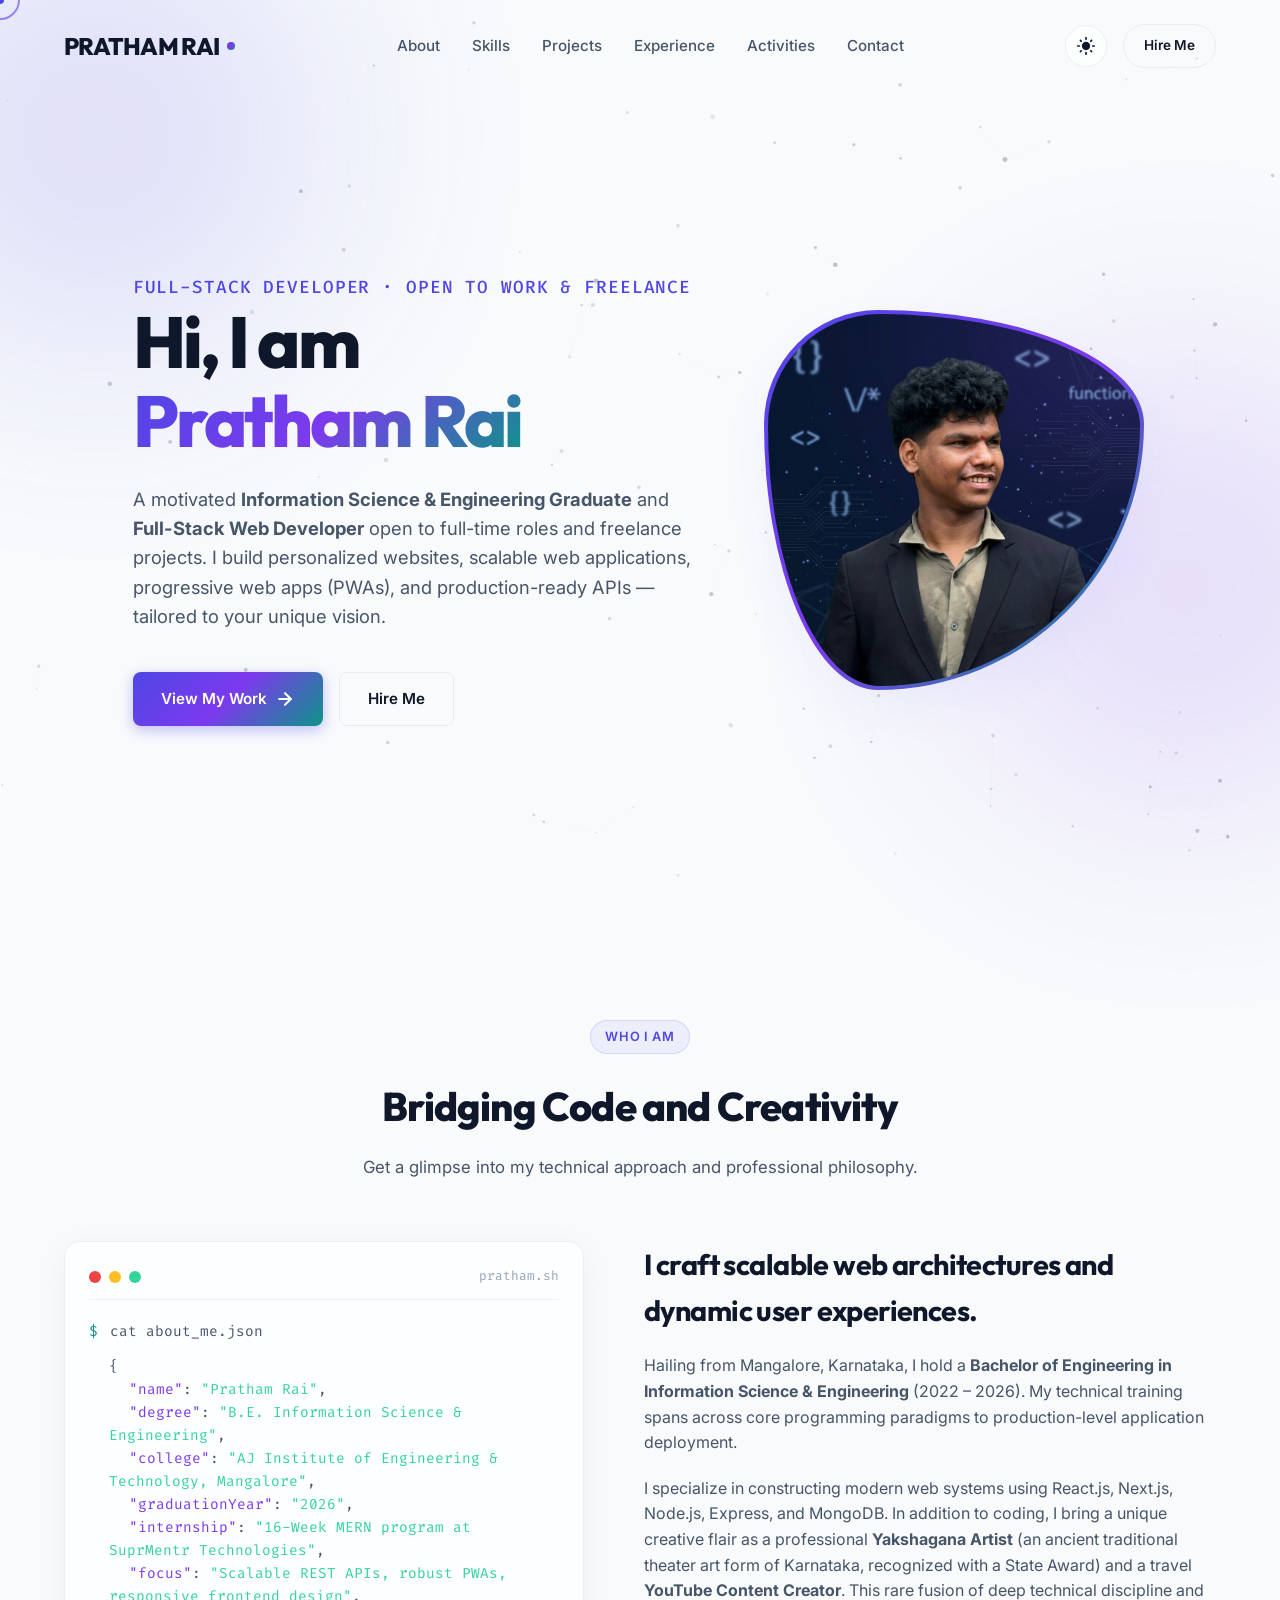
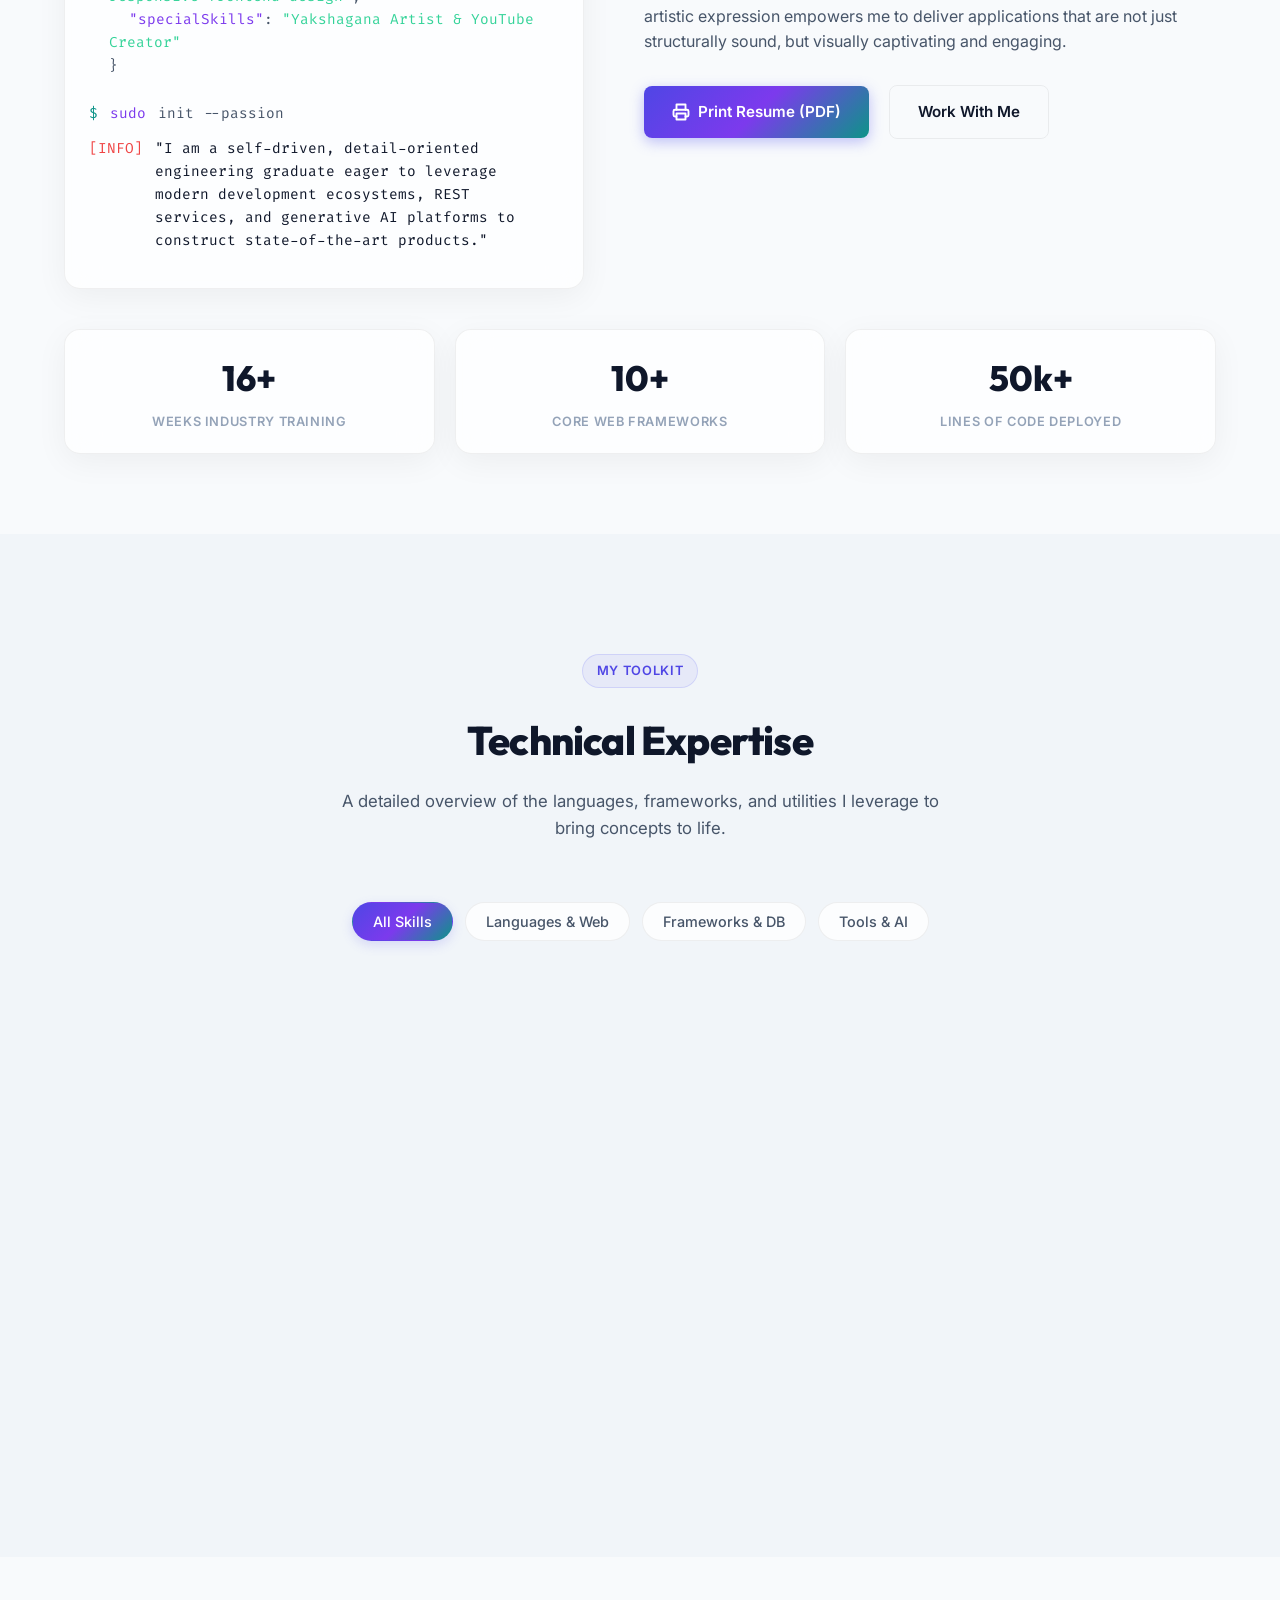
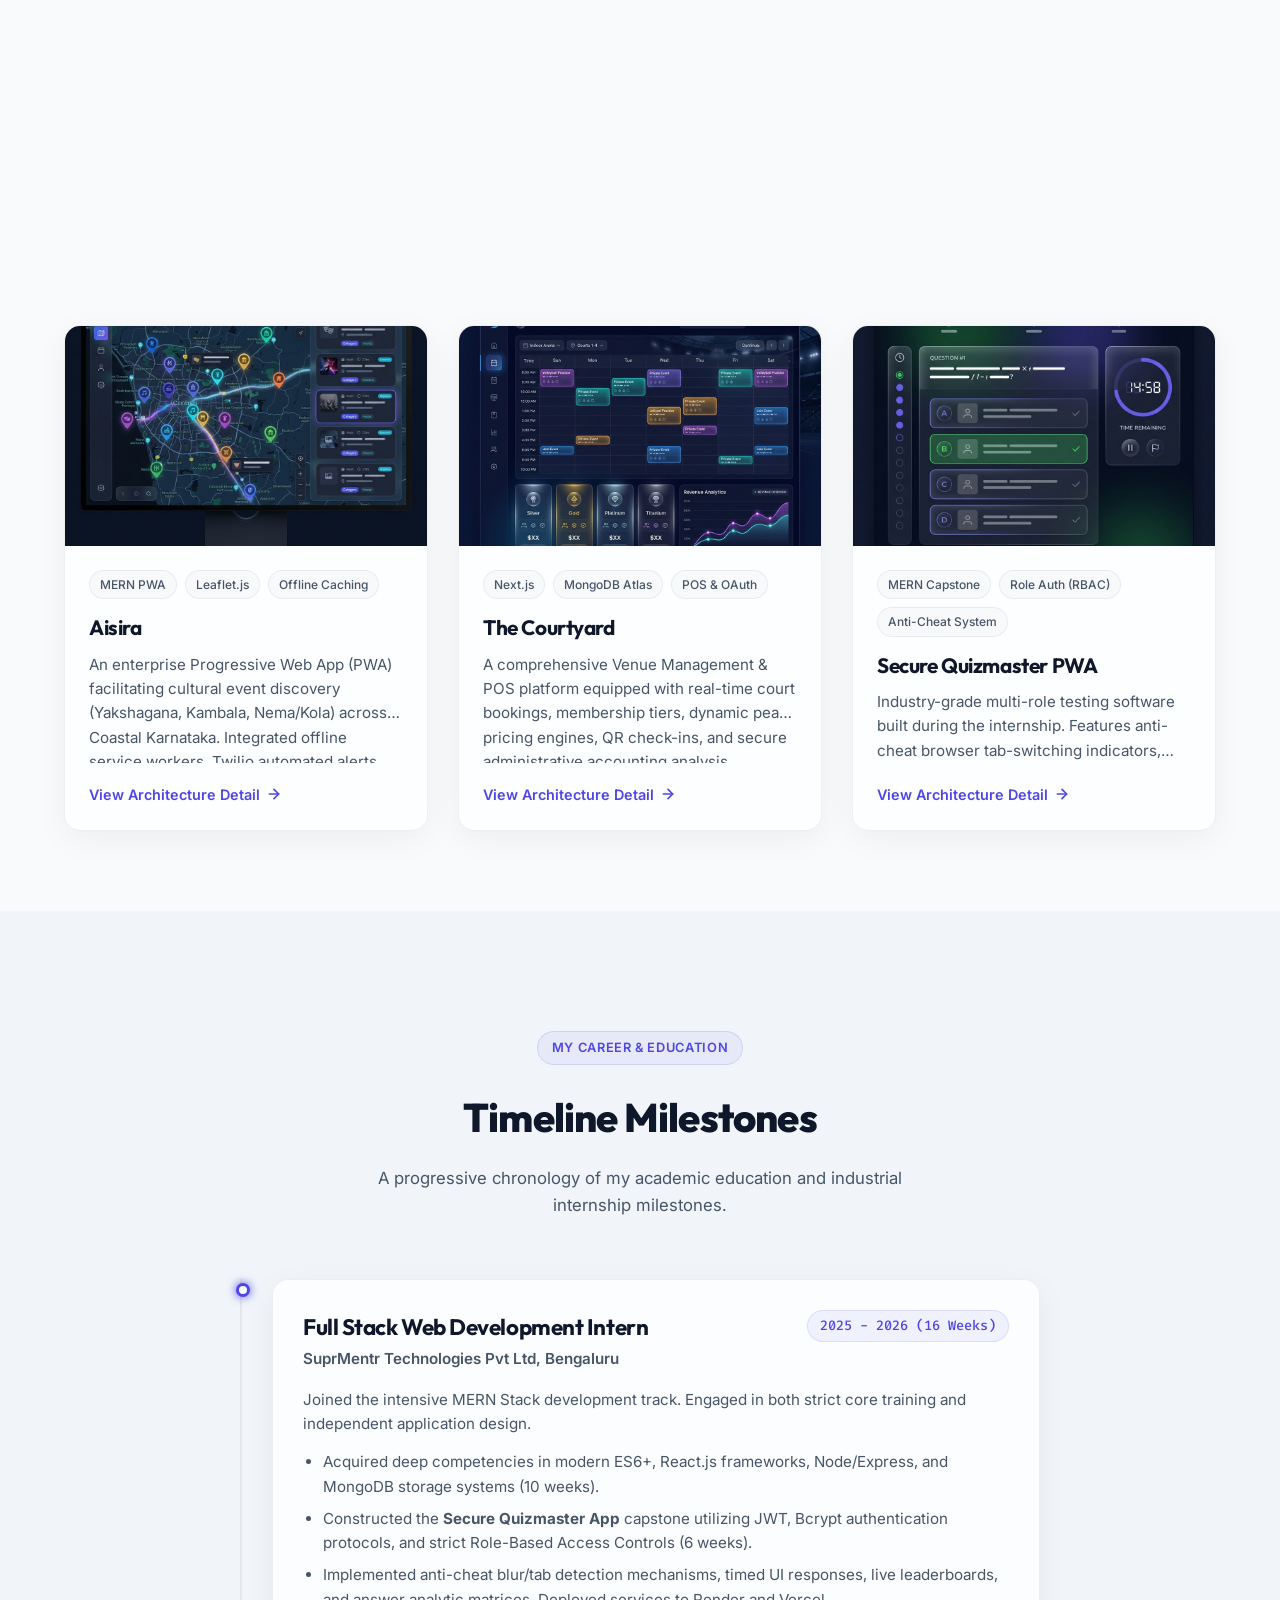
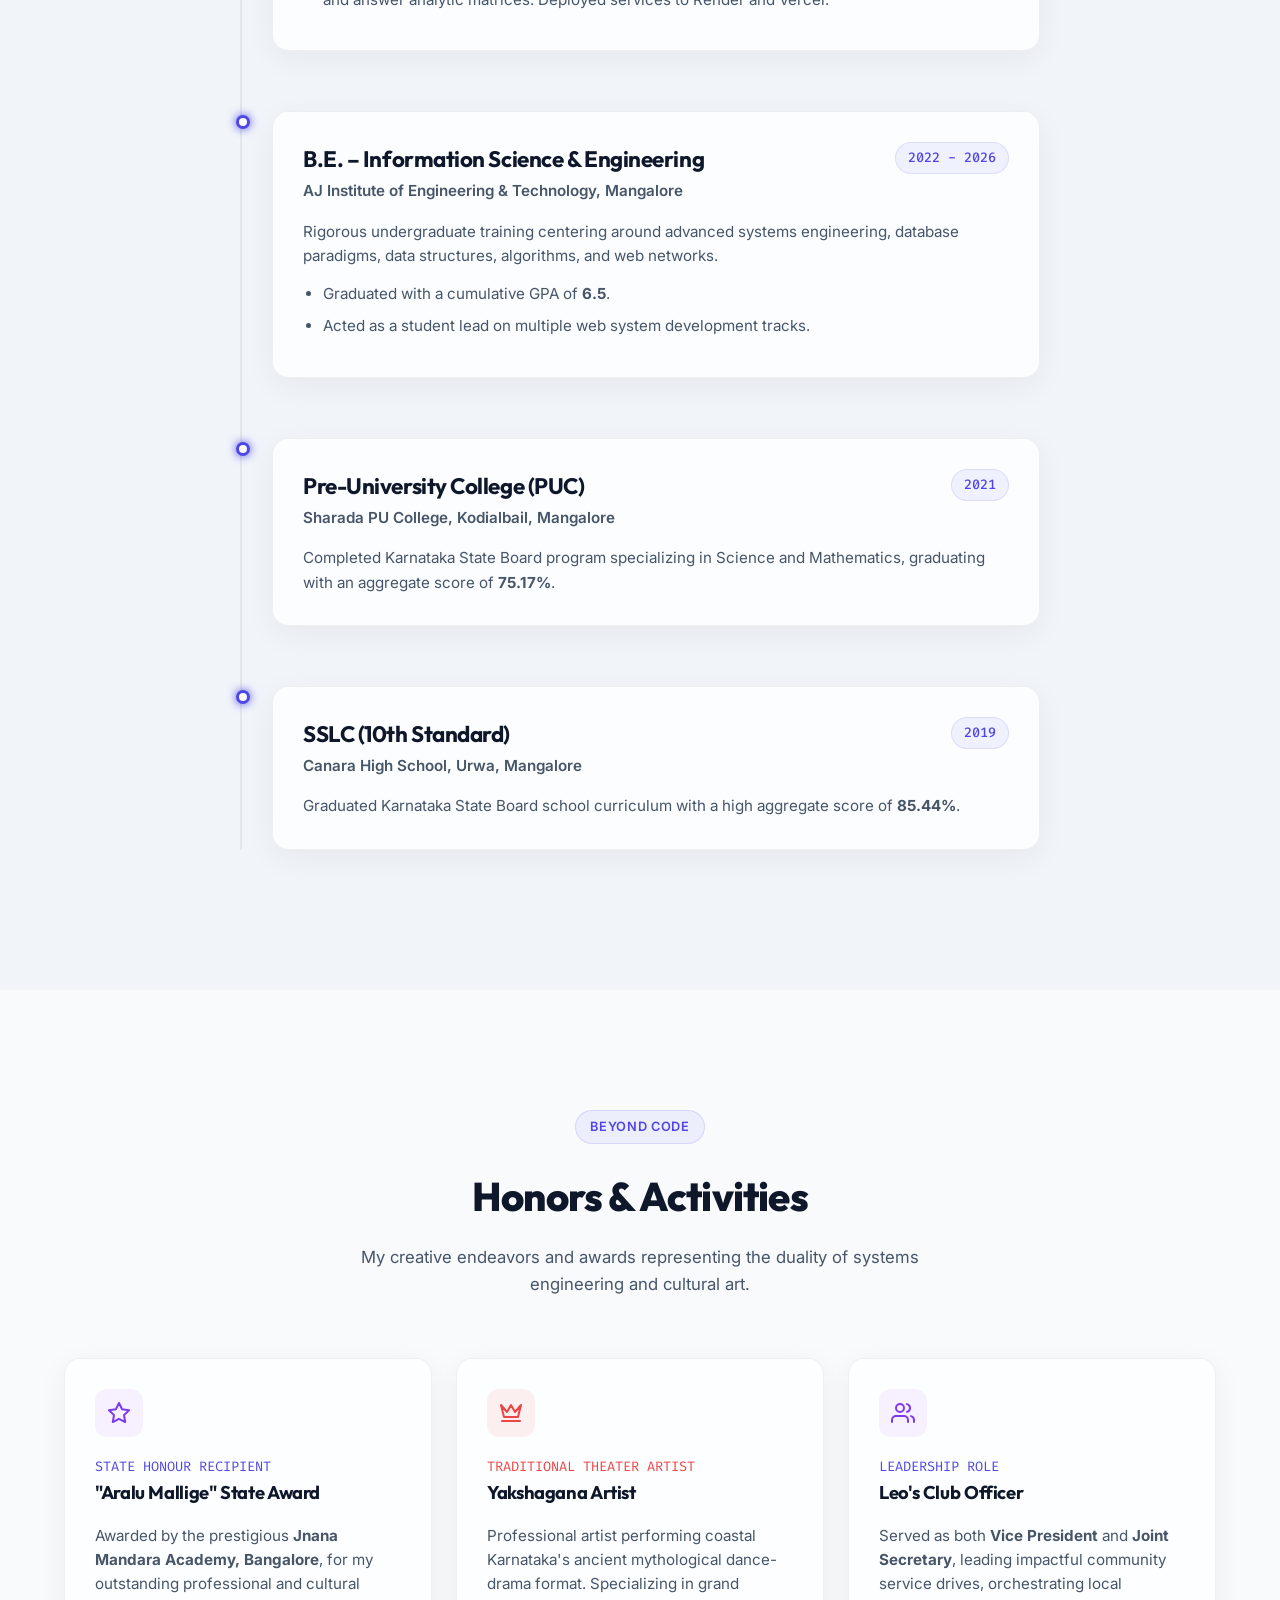
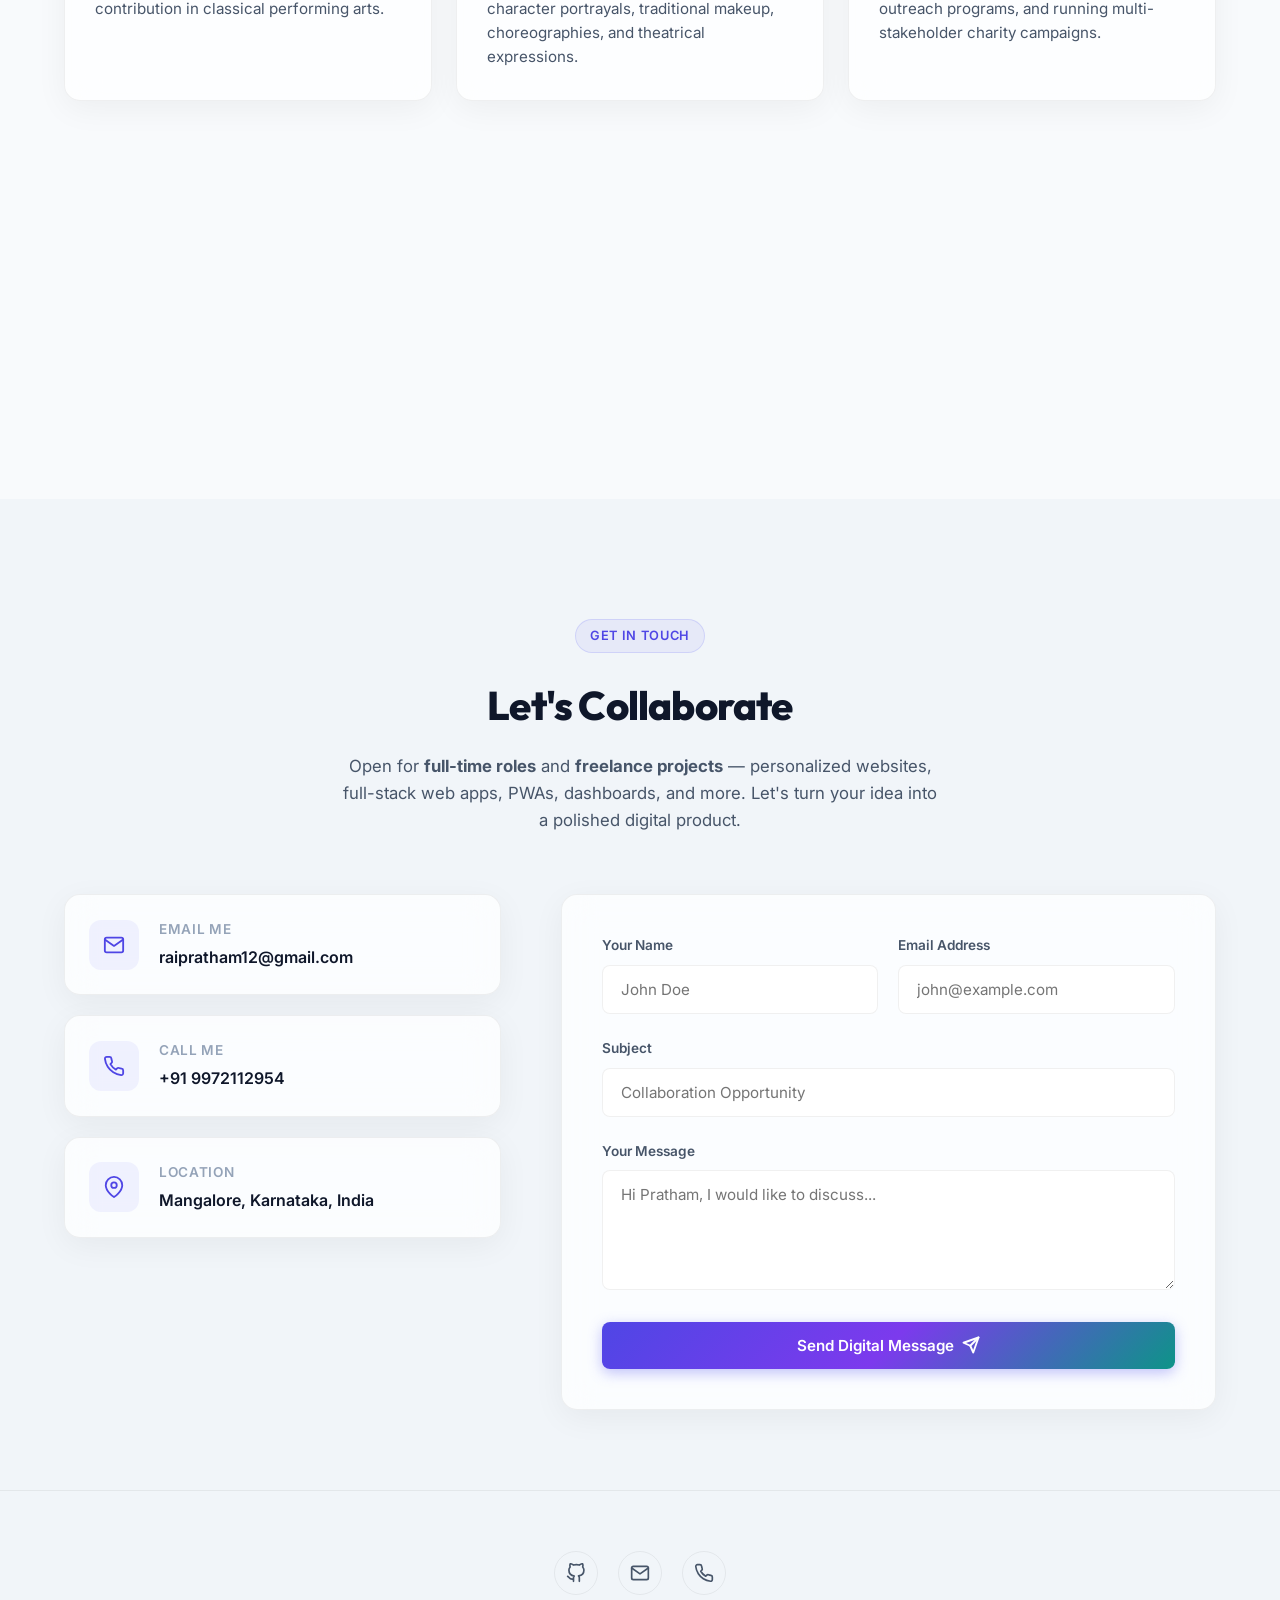
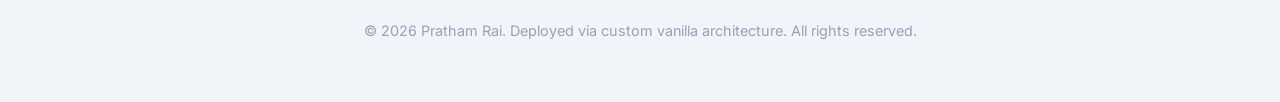
==== commit fcdcb9eb: "Optimize SEO metadata, add OpenGraph details, canonical links, and premium favicon" ====
--- a/index.html
+++ b/index.html
@@ -8,20 +8,28 @@
   <title>Pratham Rai | Full-Stack Web Developer & Engineer</title>
   <meta name="title" content="Pratham Rai | Full-Stack Web Developer & Engineer">
   <meta name="description" content="Portfolio of Pratham Rai, an Information Science & Engineering graduate and Full-Stack Developer specializing in building modern web apps (MERN/Next.js) and PWAs. Discover projects like Aisira and The Courtyard.">
-  <meta name="keywords" content="Pratham Rai, Web Developer, Full-Stack Developer, MERN Stack, React.js, Next.js, Information Science Engineer, Mangalore, Portfolio, Software Engineer">
+  <meta name="keywords" content="Pratham Rai, Web Developer, Full-Stack Developer, MERN Stack, React.js, Next.js, Information Science Engineer, Mangalore, Portfolio, Software Engineer, Freelancer">
   <meta name="author" content="Pratham Rai">
+  <meta name="robots" content="index, follow">
+  <link rel="canonical" href="https://pratham-rai.github.io/Portfolio/">
 
   <!-- Open Graph / Facebook -->
   <meta property="og:type" content="website">
-  <meta property="og:url" content="https://prathamrai.dev/">
+  <meta property="og:url" content="https://pratham-rai.github.io/Portfolio/">
   <meta property="og:title" content="Pratham Rai | Full-Stack Web Developer & Engineer">
-  <meta property="og:description" content="Portfolio of Pratham Rai, an Information Science & Engineering graduate and Full-Stack Developer specializing in MERN/Next.js.">
-  <meta property="og:image" content="">
+  <meta property="og:description" content="Portfolio of Pratham Rai, an Information Science & Engineering graduate and Full-Stack Developer specializing in building modern web apps (MERN/Next.js) and PWAs.">
+  <meta property="og:image" content="https://pratham-rai.github.io/Portfolio/assets/hero_portrait.png">
+  <meta property="og:site_name" content="Pratham Rai Portfolio">
 
   <!-- Twitter -->
   <meta property="twitter:card" content="summary_large_image">
+  <meta property="twitter:url" content="https://pratham-rai.github.io/Portfolio/">
   <meta property="twitter:title" content="Pratham Rai | Full-Stack Web Developer & Engineer">
-  <meta property="twitter:description" content="Portfolio of Pratham Rai, an Information Science & Engineering graduate and Full-Stack Developer.">
+  <meta property="twitter:description" content="Portfolio of Pratham Rai, an Information Science & Engineering graduate and Full-Stack Developer specializing in building modern web apps (MERN/Next.js) and PWAs.">
+  <meta property="twitter:image" content="https://pratham-rai.github.io/Portfolio/assets/hero_portrait.png">
+
+  <!-- Favicon -->
+  <link rel="icon" href="data:image/svg+xml,<svg xmlns=%22http://www.w3.org/2000/svg%22 viewBox=%220 0 100 100%22><text y=%22.9em%22 font-size=%2290%22>👨‍💻</text></svg>">
 
   <!-- Stylesheet -->
   <link rel="stylesheet" href="style.css">
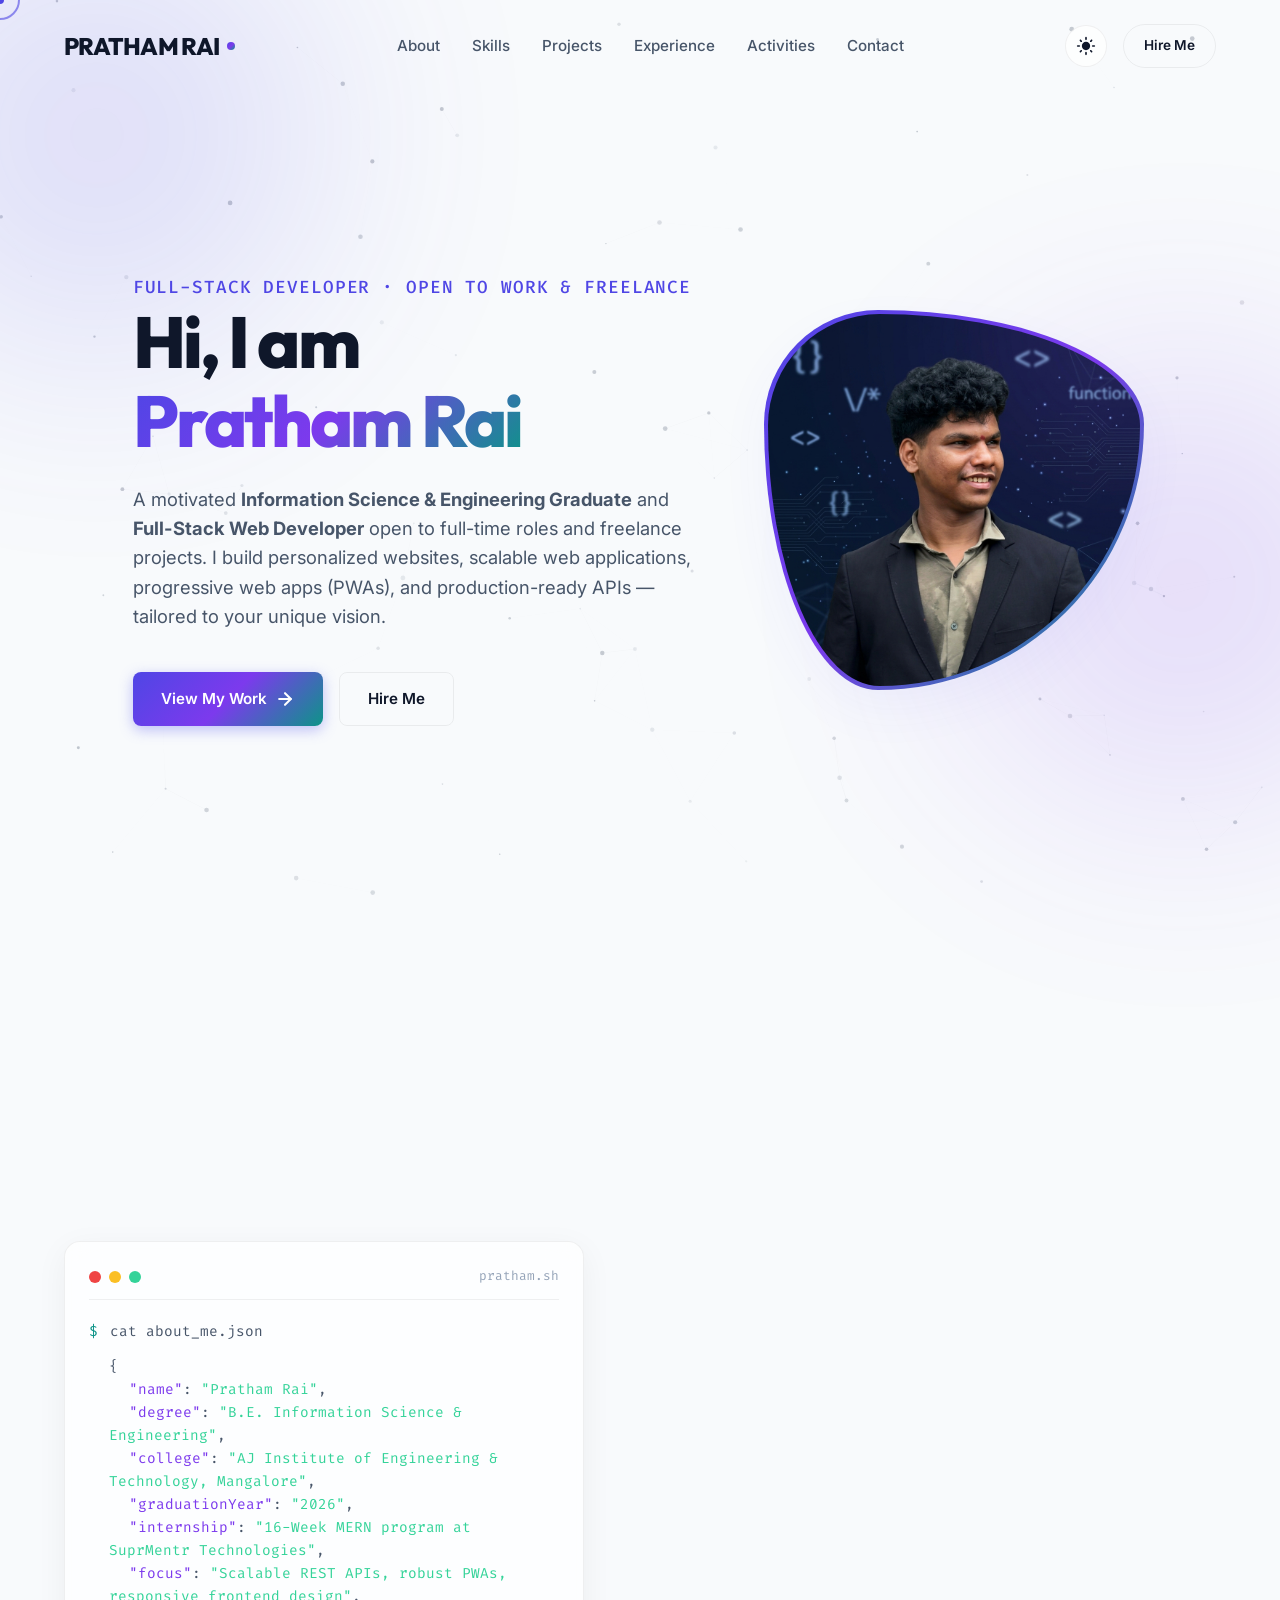
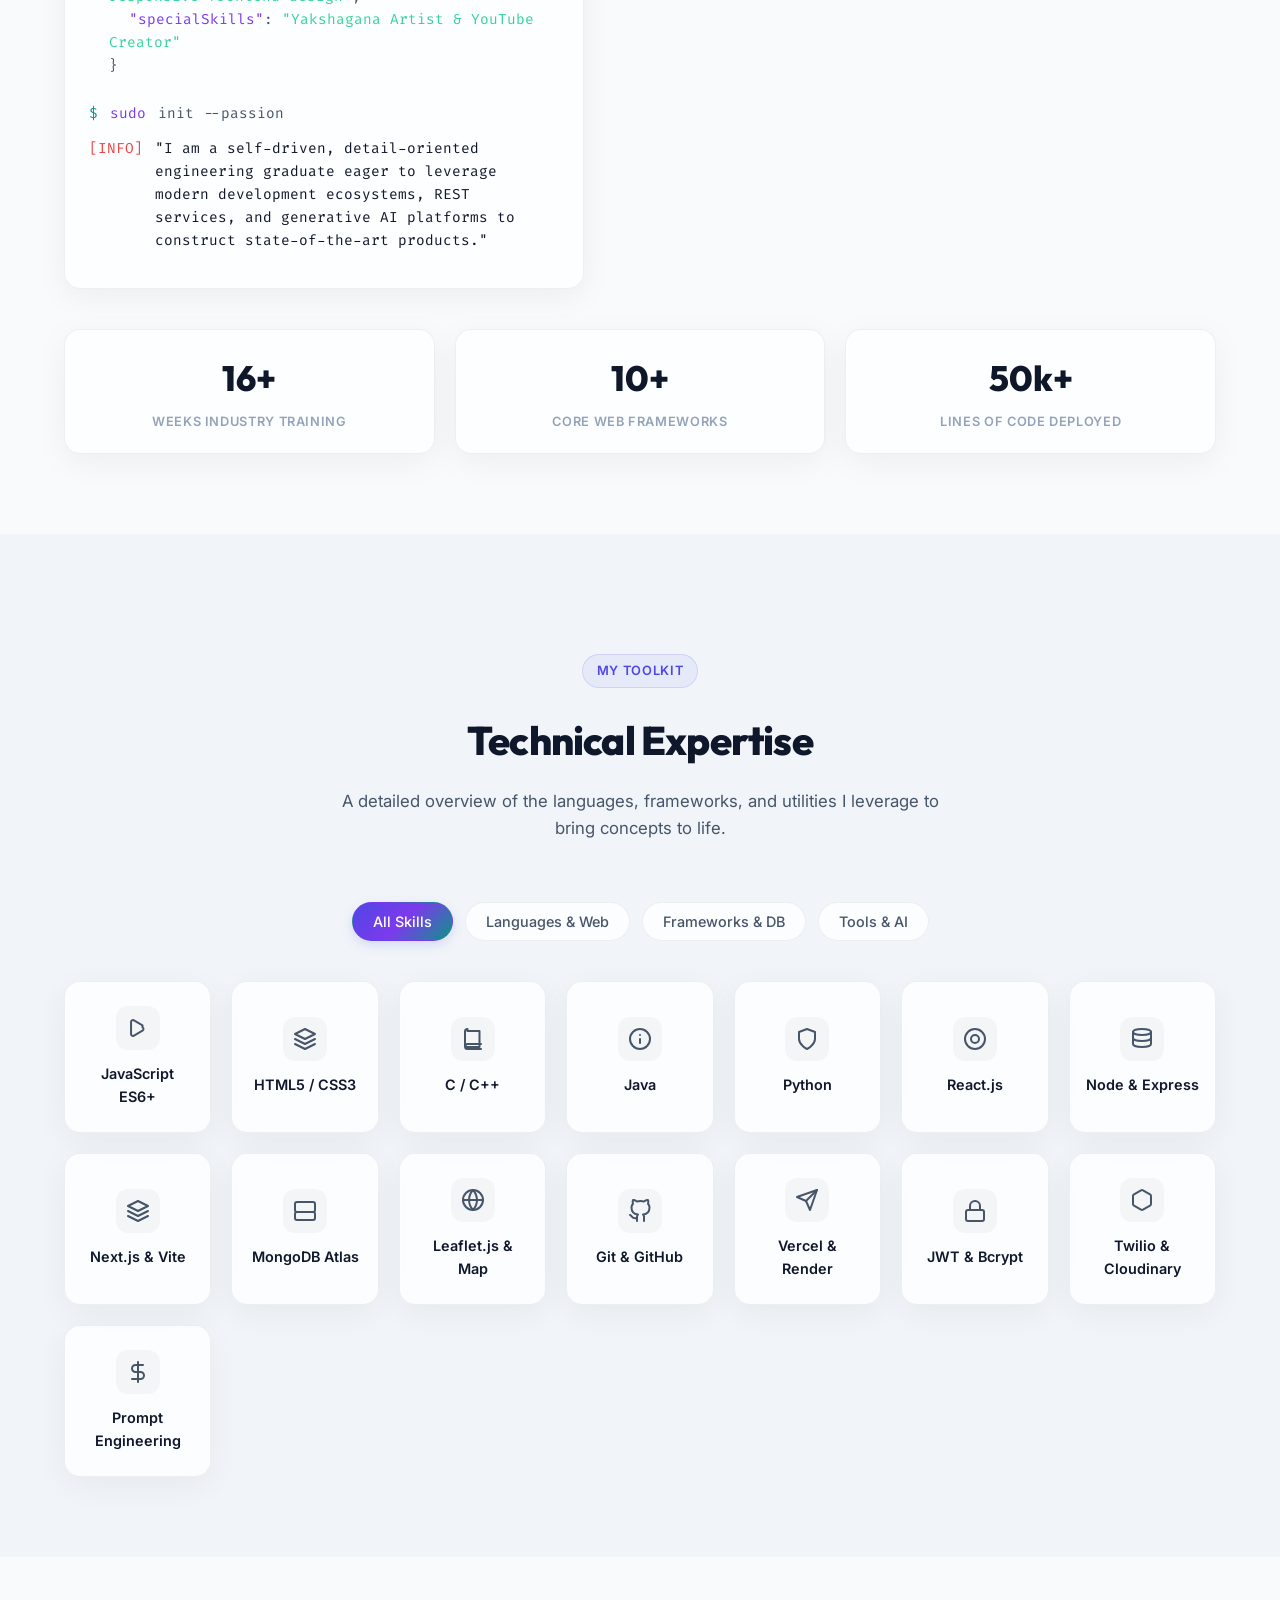
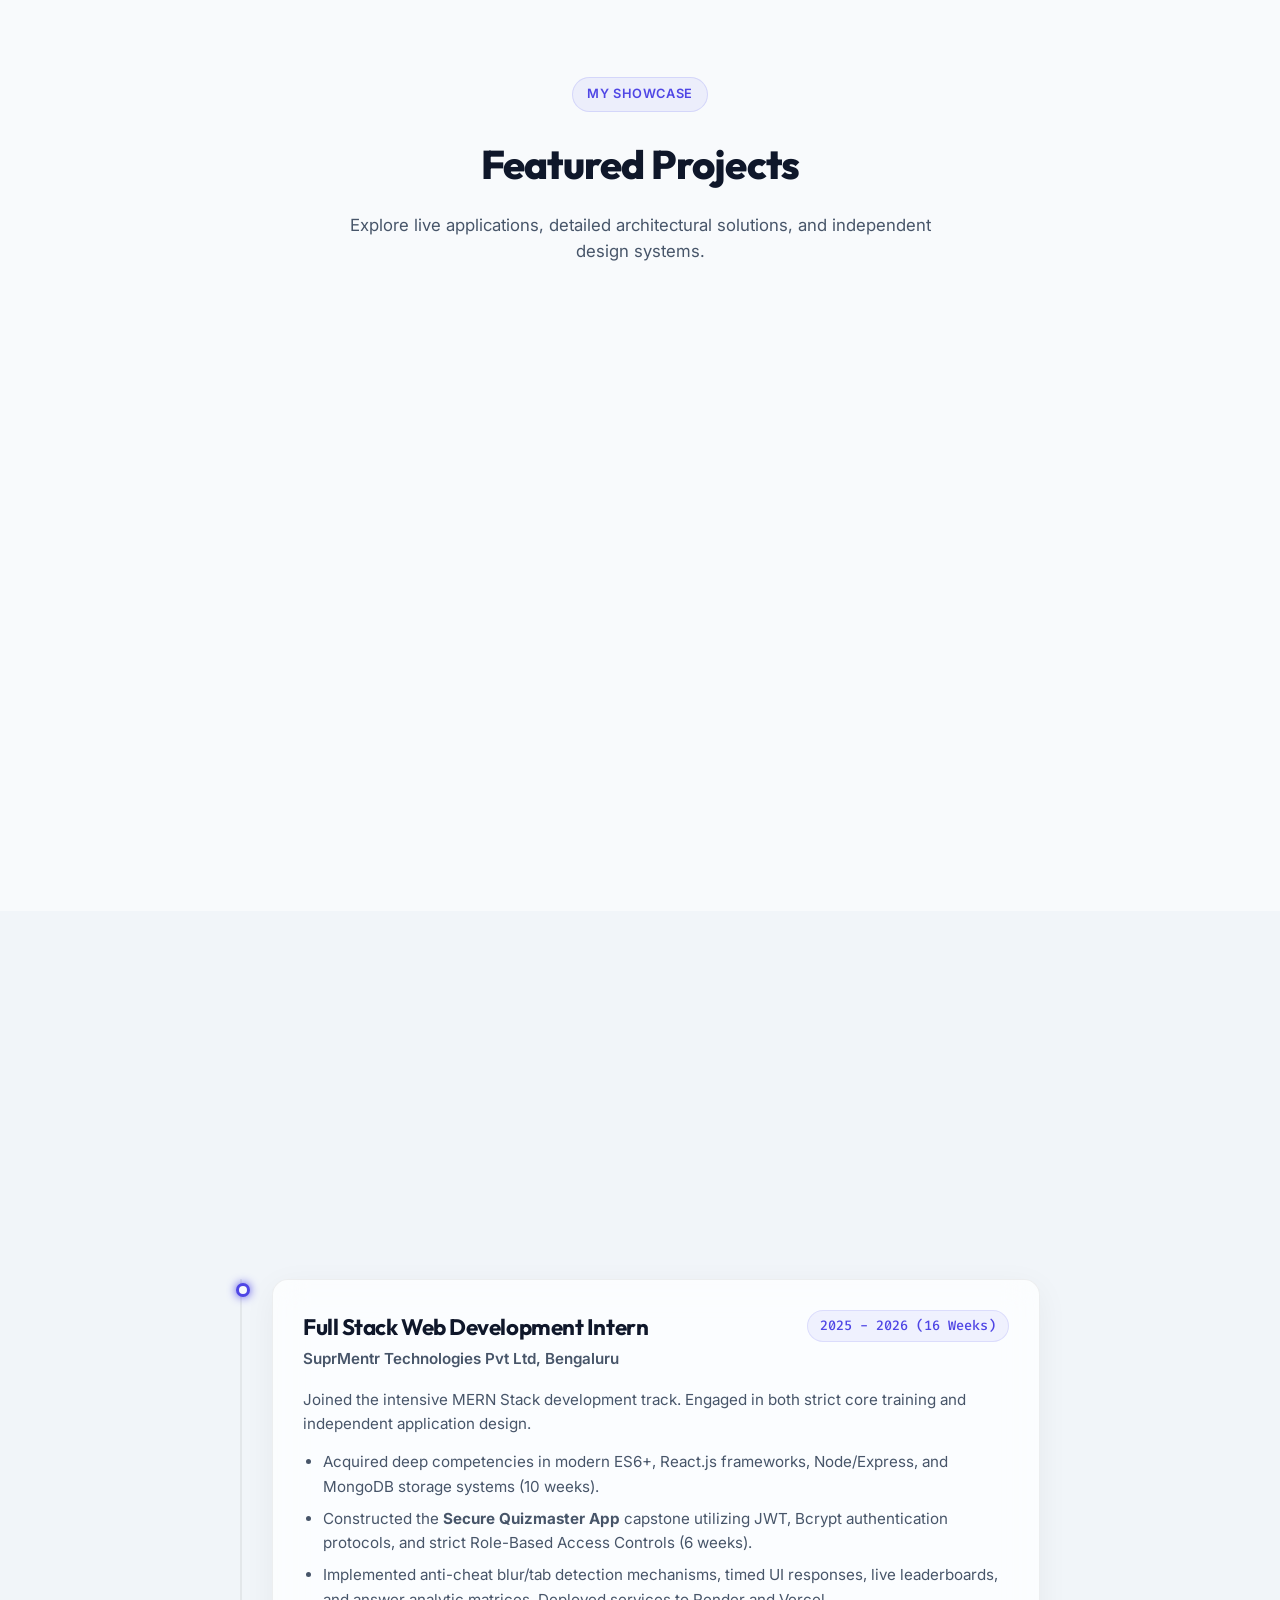
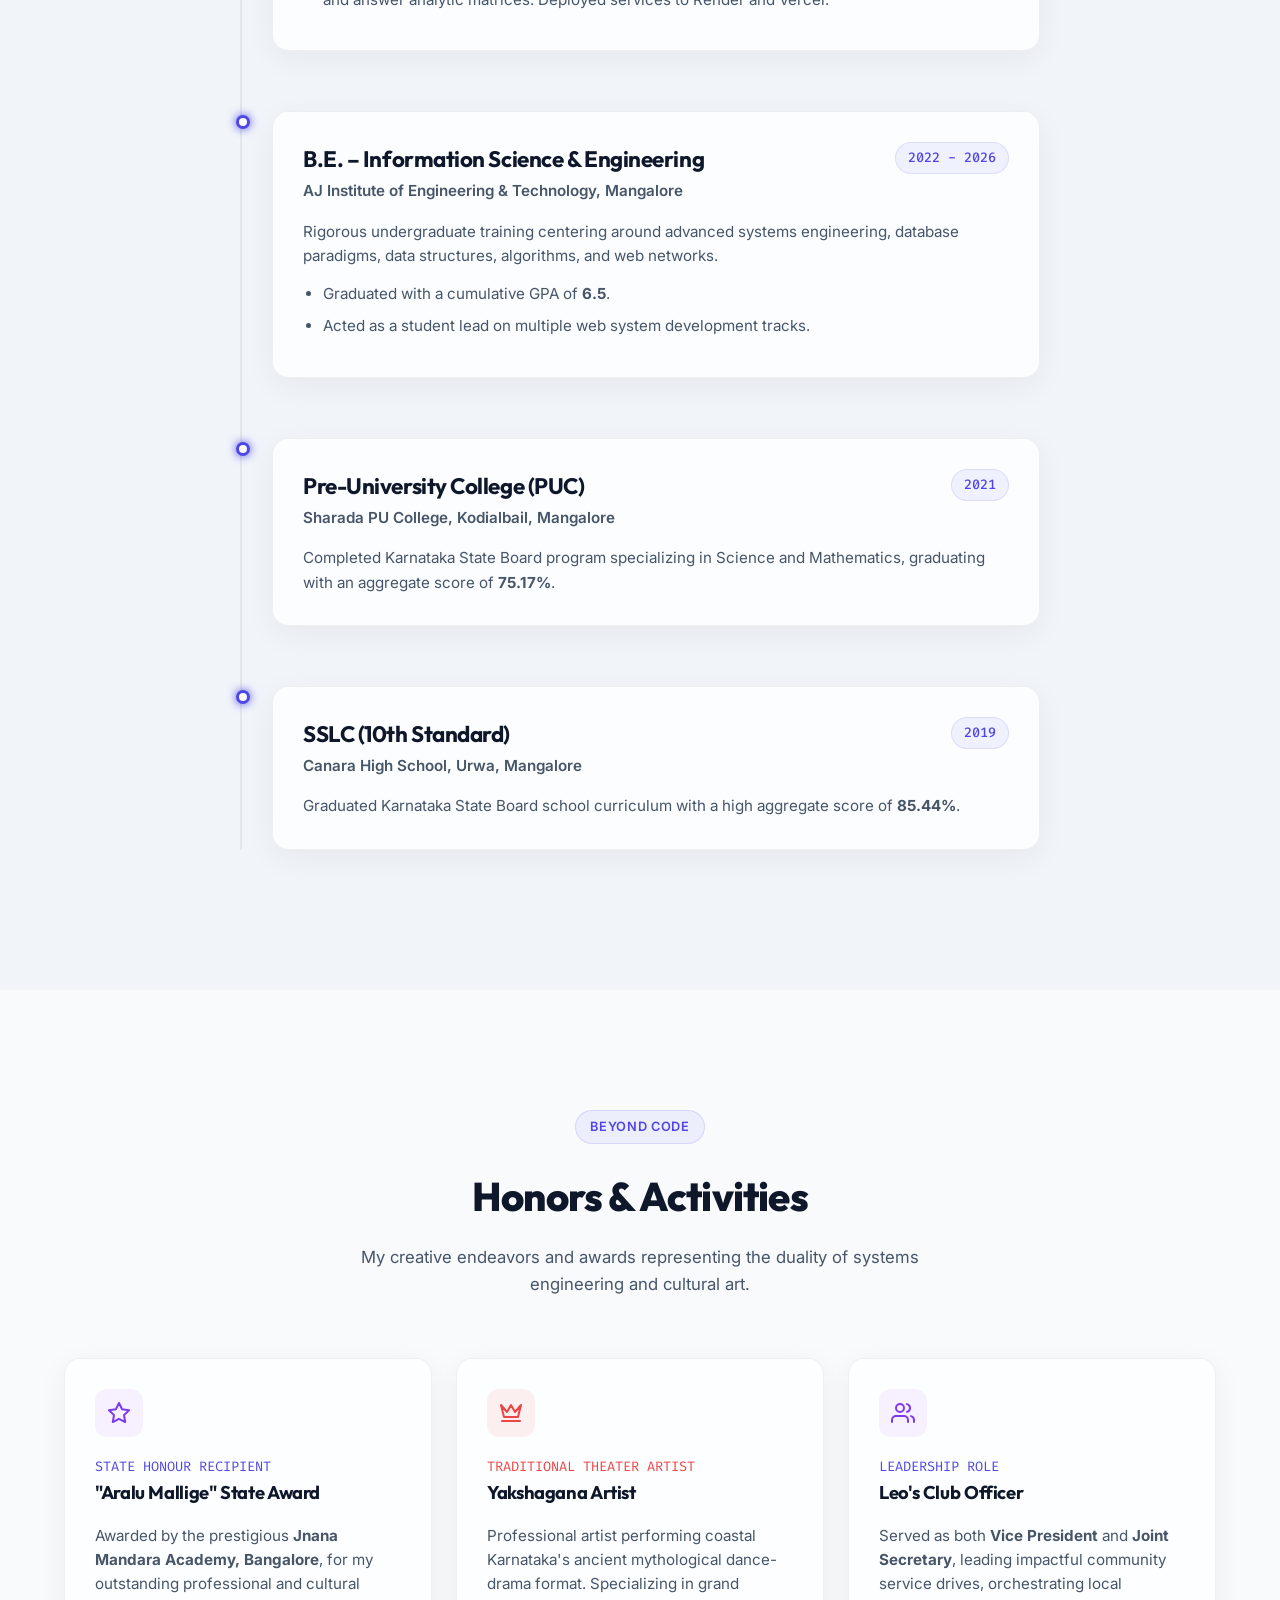
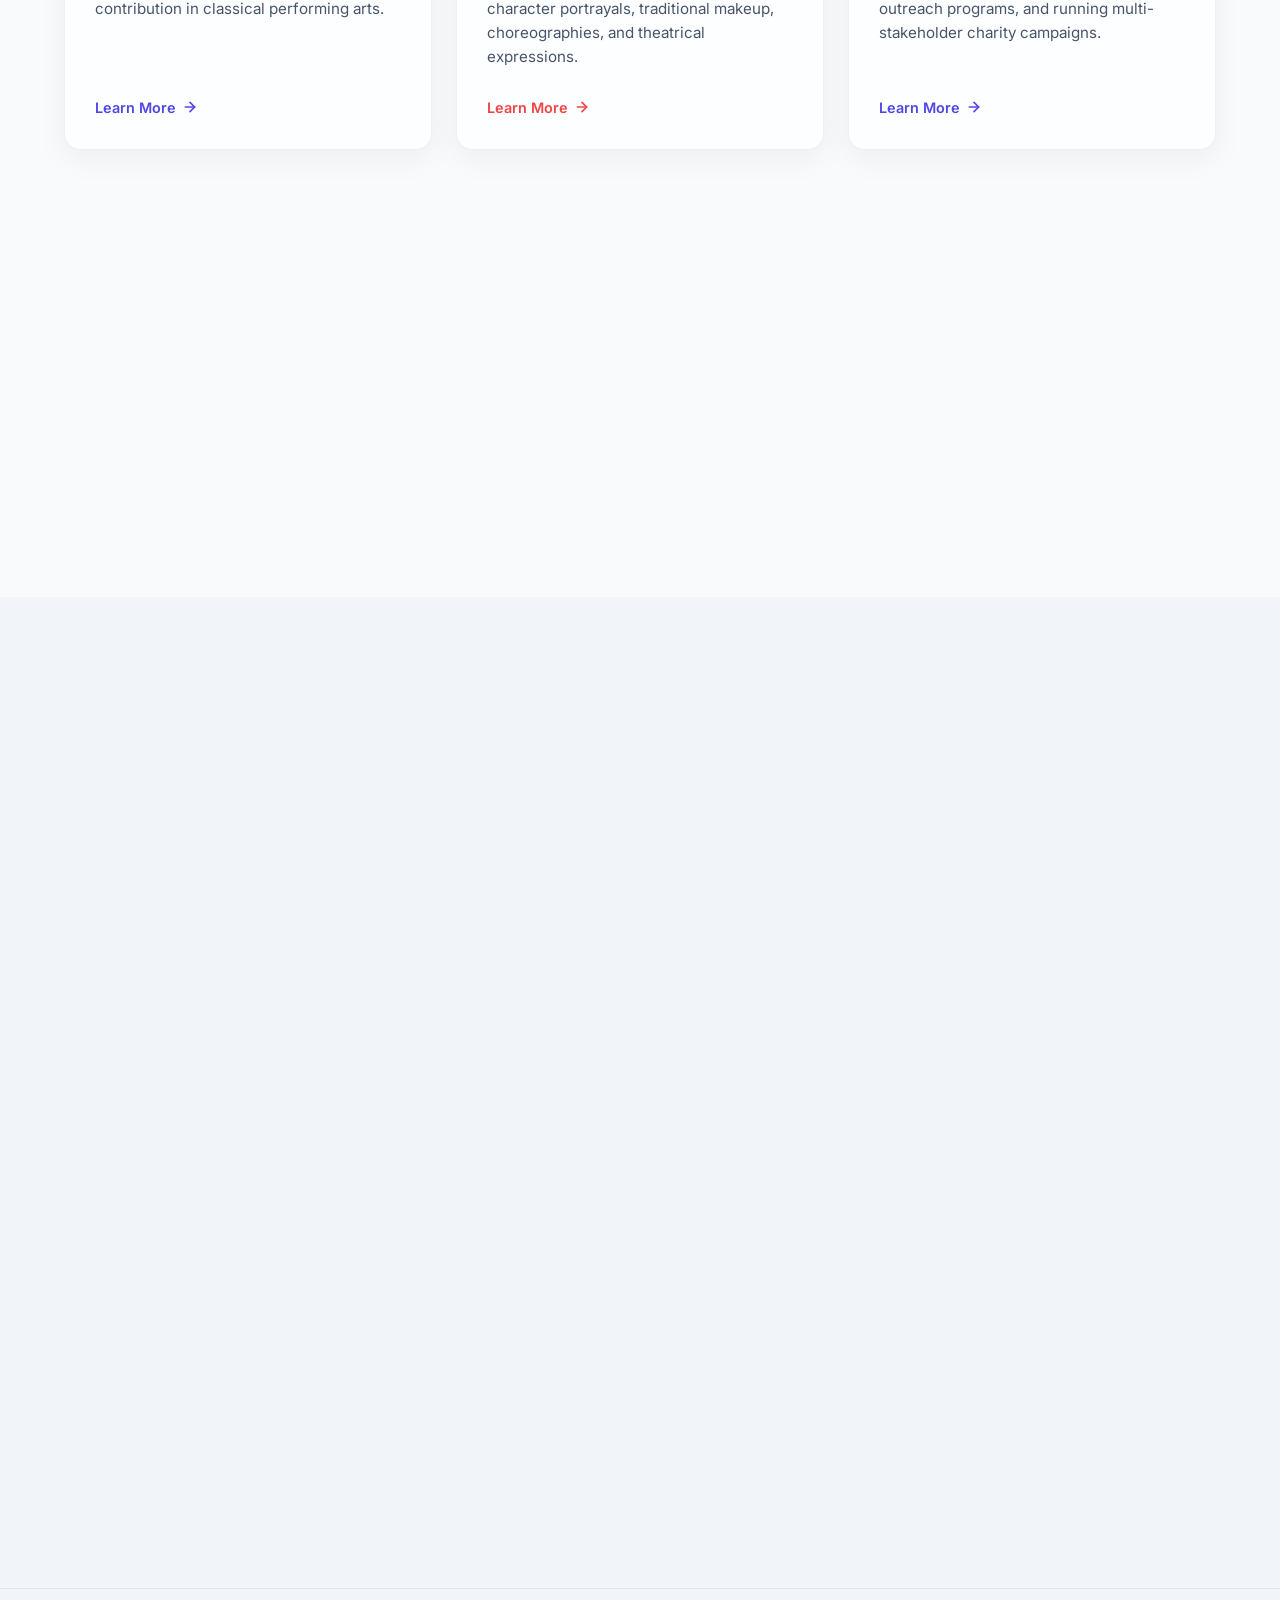
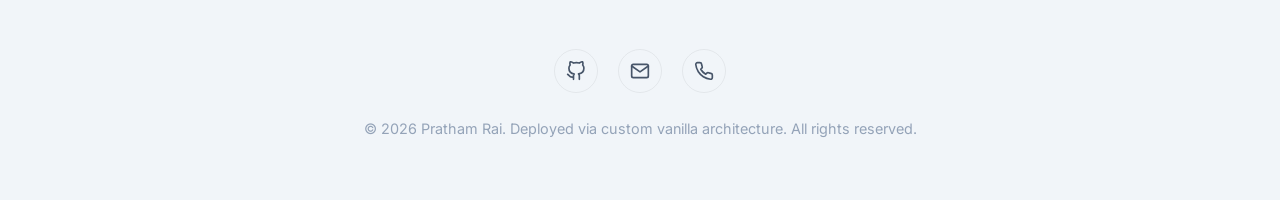
==== commit 3ecab110: "Expand portfolio to multi-page website with 7 details pages, clickable cards, consistent theme synci" ====
--- a/index.html
+++ b/index.html
@@ -336,7 +336,7 @@
           <div class="project-img-wrapper">
             <img src="assets/project_aisira.png" alt="Aisira Platform Screenshot" id="project-img-aisira" class="project-img">
             <div class="project-overlay">
-              <a href="#" class="project-link-btn cursor-hover-target" data-modal="modal-aisira" aria-label="View Project Details">
+              <a href="pages/aisira.html" class="project-link-btn cursor-hover-target" aria-label="View Project Details">
                 <svg width="22" height="22" viewBox="0 0 24 24" fill="none" stroke="currentColor" stroke-width="2.5" stroke-linecap="round" stroke-linejoin="round"><path d="M1 12s4-8 11-8 11 8 11 8-4 8-11 8-11-8-11-8z"></path><circle cx="12" cy="12" r="3"></circle></svg>
               </a>
             </div>
@@ -351,8 +351,8 @@
             <p class="project-desc">
               An enterprise Progressive Web App (PWA) facilitating cultural event discovery (Yakshagana, Kambala, Nema/Kola) across Coastal Karnataka. Integrated offline service workers, Twilio automated alerts, and custom map layers.
             </p>
-            <a href="#" class="project-more-link cursor-hover-target" data-modal="modal-aisira">
-              View Architecture Detail
+            <a href="pages/aisira.html" class="project-more-link cursor-hover-target">
+              Learn More
               <svg width="16" height="16" viewBox="0 0 24 24" fill="none" stroke="currentColor" stroke-width="2.5" stroke-linecap="round" stroke-linejoin="round"><line x1="5" y1="12" x2="19" y2="12"></line><polyline points="12 5 19 12 12 19"></polyline></svg>
             </a>
           </div>
@@ -363,7 +363,7 @@
           <div class="project-img-wrapper">
             <img src="assets/project_courtyard.png" alt="The Courtyard Venue POS Platform" id="project-img-courtyard" class="project-img">
             <div class="project-overlay">
-              <a href="#" class="project-link-btn cursor-hover-target" data-modal="modal-courtyard" aria-label="View Project Details">
+              <a href="pages/courtyard.html" class="project-link-btn cursor-hover-target" aria-label="View Project Details">
                 <svg width="22" height="22" viewBox="0 0 24 24" fill="none" stroke="currentColor" stroke-width="2.5" stroke-linecap="round" stroke-linejoin="round"><path d="M1 12s4-8 11-8 11 8 11 8-4 8-11 8-11-8-11-8z"></path><circle cx="12" cy="12" r="3"></circle></svg>
               </a>
             </div>
@@ -378,8 +378,8 @@
             <p class="project-desc">
               A comprehensive Venue Management & POS platform equipped with real-time court bookings, membership tiers, dynamic peak-pricing engines, QR check-ins, and secure administrative accounting analysis.
             </p>
-            <a href="#" class="project-more-link cursor-hover-target" data-modal="modal-courtyard">
-              View Architecture Detail
+            <a href="pages/courtyard.html" class="project-more-link cursor-hover-target">
+              Learn More
               <svg width="16" height="16" viewBox="0 0 24 24" fill="none" stroke="currentColor" stroke-width="2.5" stroke-linecap="round" stroke-linejoin="round"><line x1="5" y1="12" x2="19" y2="12"></line><polyline points="12 5 19 12 12 19"></polyline></svg>
             </a>
           </div>
@@ -390,7 +390,7 @@
           <div class="project-img-wrapper">
             <img src="assets/project_quiz.png" alt="Quiz Application Platform" id="project-img-quiz" class="project-img">
             <div class="project-overlay">
-              <a href="#" class="project-link-btn cursor-hover-target" data-modal="modal-quiz" aria-label="View Project Details">
+              <a href="pages/quizmaster.html" class="project-link-btn cursor-hover-target" aria-label="View Project Details">
                 <svg width="22" height="22" viewBox="0 0 24 24" fill="none" stroke="currentColor" stroke-width="2.5" stroke-linecap="round" stroke-linejoin="round"><path d="M1 12s4-8 11-8 11 8 11 8-4 8-11 8-11-8-11-8z"></path><circle cx="12" cy="12" r="3"></circle></svg>
               </a>
             </div>
@@ -405,8 +405,8 @@
             <p class="project-desc">
               Industry-grade multi-role testing software built during the internship. Features anti-cheat browser tab-switching indicators, timed test sequences, automated scoring, real-time user leaderboards, and Vercel/Render hosting.
             </p>
-            <a href="#" class="project-more-link cursor-hover-target" data-modal="modal-quiz">
-              View Architecture Detail
+            <a href="pages/quizmaster.html" class="project-more-link cursor-hover-target">
+              Learn More
               <svg width="16" height="16" viewBox="0 0 24 24" fill="none" stroke="currentColor" stroke-width="2.5" stroke-linecap="round" stroke-linejoin="round"><line x1="5" y1="12" x2="19" y2="12"></line><polyline points="12 5 19 12 12 19"></polyline></svg>
             </a>
           </div>
@@ -530,6 +530,10 @@
           <p class="honor-desc">
             Awarded by the prestigious <strong>Jnana Mandara Academy, Bangalore</strong>, for my outstanding professional and cultural contribution in classical performing arts.
           </p>
+          <a href="pages/award.html" class="project-more-link honor-more-link cursor-hover-target" style="margin-top: auto; padding-top: 10px;">
+            Learn More
+            <svg width="16" height="16" viewBox="0 0 24 24" fill="none" stroke="currentColor" stroke-width="2.5" stroke-linecap="round" stroke-linejoin="round"><line x1="5" y1="12" x2="19" y2="12"></line><polyline points="12 5 19 12 12 19"></polyline></svg>
+          </a>
         </div>
 
         <!-- Card 2: Yakshagana Artist -->
@@ -544,9 +548,13 @@
           <p class="honor-desc">
             Professional artist performing coastal Karnataka's ancient mythological dance-drama format. Specializing in grand character portrayals, traditional makeup, choreographies, and theatrical expressions.
           </p>
-        </div>
-
-        <!-- Card 2: Leo's Club -->
+          <a href="pages/yakshagana.html" class="project-more-link honor-more-link cursor-hover-target" style="margin-top: auto; padding-top: 10px; color: #ef4444;">
+            Learn More
+            <svg width="16" height="16" viewBox="0 0 24 24" fill="none" stroke="currentColor" stroke-width="2.5" stroke-linecap="round" stroke-linejoin="round"><line x1="5" y1="12" x2="19" y2="12"></line><polyline points="12 5 19 12 12 19"></polyline></svg>
+          </a>
+        </div>
+
+        <!-- Card 3: Leo's Club -->
         <div class="glass-card honor-card scroll-reveal">
           <div class="honor-icon">
             <svg width="24" height="24" viewBox="0 0 24 24" fill="none" stroke="currentColor" stroke-width="2" stroke-linecap="round" stroke-linejoin="round"><path d="M17 21v-2a4 4 0 0 0-4-4H5a4 4 0 0 0-4 4v2"></path><circle cx="9" cy="7" r="4"></circle><path d="M23 21v-2a4 4 0 0 0-3-3.87"></path><path d="M16 3.13a4 4 0 0 1 0 7.75"></path></svg>
@@ -558,9 +566,13 @@
           <p class="honor-desc">
             Served as both <strong>Vice President</strong> and <strong>Joint Secretary</strong>, leading impactful community service drives, orchestrating local outreach programs, and running multi-stakeholder charity campaigns.
           </p>
-        </div>
-
-        <!-- Card 3: YouTube -->
+          <a href="pages/leos-club.html" class="project-more-link honor-more-link cursor-hover-target" style="margin-top: auto; padding-top: 10px;">
+            Learn More
+            <svg width="16" height="16" viewBox="0 0 24 24" fill="none" stroke="currentColor" stroke-width="2.5" stroke-linecap="round" stroke-linejoin="round"><line x1="5" y1="12" x2="19" y2="12"></line><polyline points="12 5 19 12 12 19"></polyline></svg>
+          </a>
+        </div>
+
+        <!-- Card 4: YouTube -->
         <div class="glass-card honor-card scroll-reveal">
           <div class="honor-icon">
             <svg width="24" height="24" viewBox="0 0 24 24" fill="none" stroke="currentColor" stroke-width="2" stroke-linecap="round" stroke-linejoin="round"><path d="M22.54 6.42a2.78 2.78 0 0 0-1.94-2C18.88 4 12 4 12 4s-6.88 0-8.6.46a2.78 2.78 0 0 0-1.94 2A29 29 0 0 0 1 11.75a29 29 0 0 0 .46 5.33A2.78 2.78 0 0 0 3.4 19c1.72.46 8.6.46 8.6.46s6.88 0 8.6-.46a2.78 2.78 0 0 0 1.94-2 29 29 0 0 0 .46-5.25 29 29 0 0 0-.46-5.33z"></path><polygon points="9.75 15.02 15.5 11.75 9.75 8.48 9.75 15.02"></polygon></svg>
@@ -572,6 +584,10 @@
           <p class="honor-desc">
             Founder and creator of <strong>"Lost and Found by Pratham"</strong>, a travel-vlogging channel. Manage planning, filming, digital editing, and script mapping.
           </p>
+          <a href="pages/youtube.html" class="project-more-link honor-more-link cursor-hover-target" style="margin-top: auto; padding-top: 10px;">
+            Learn More
+            <svg width="16" height="16" viewBox="0 0 24 24" fill="none" stroke="currentColor" stroke-width="2.5" stroke-linecap="round" stroke-linejoin="round"><line x1="5" y1="12" x2="19" y2="12"></line><polyline points="12 5 19 12 12 19"></polyline></svg>
+          </a>
         </div>
       </div>
     </div>
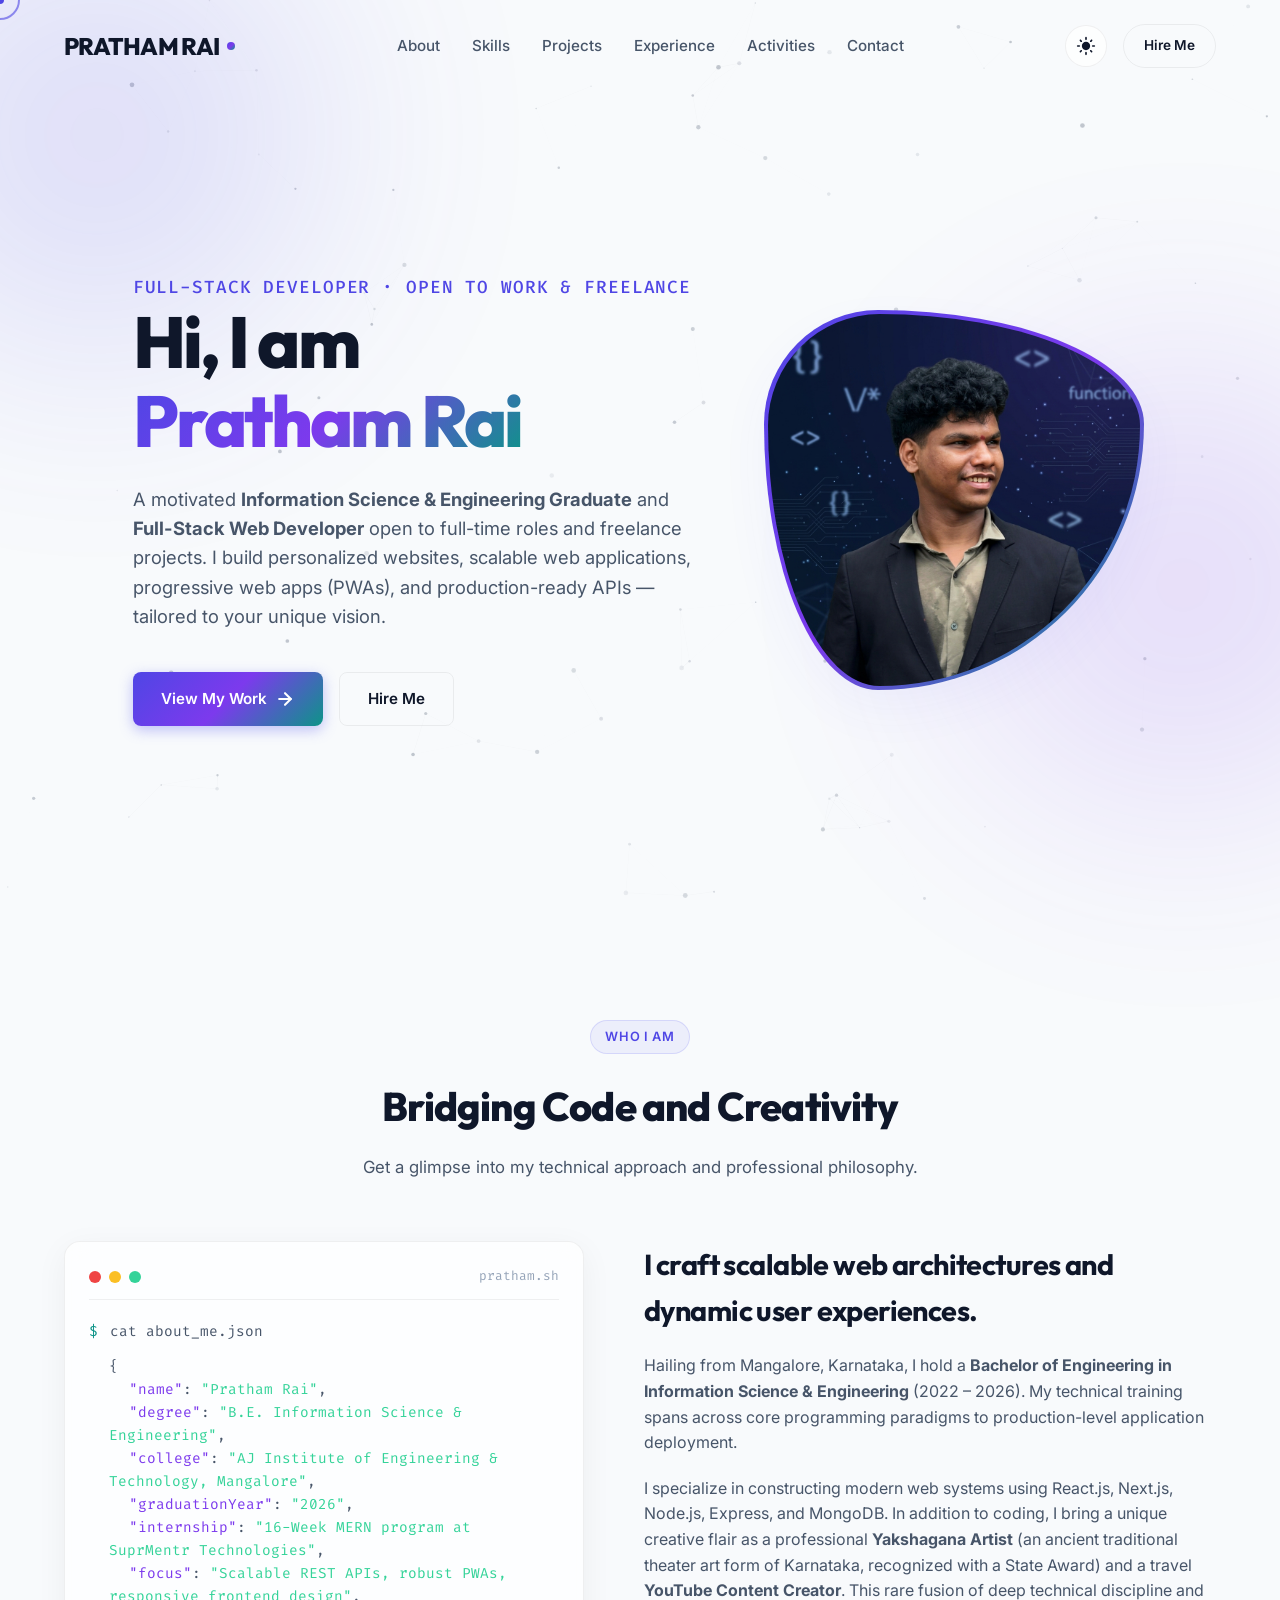
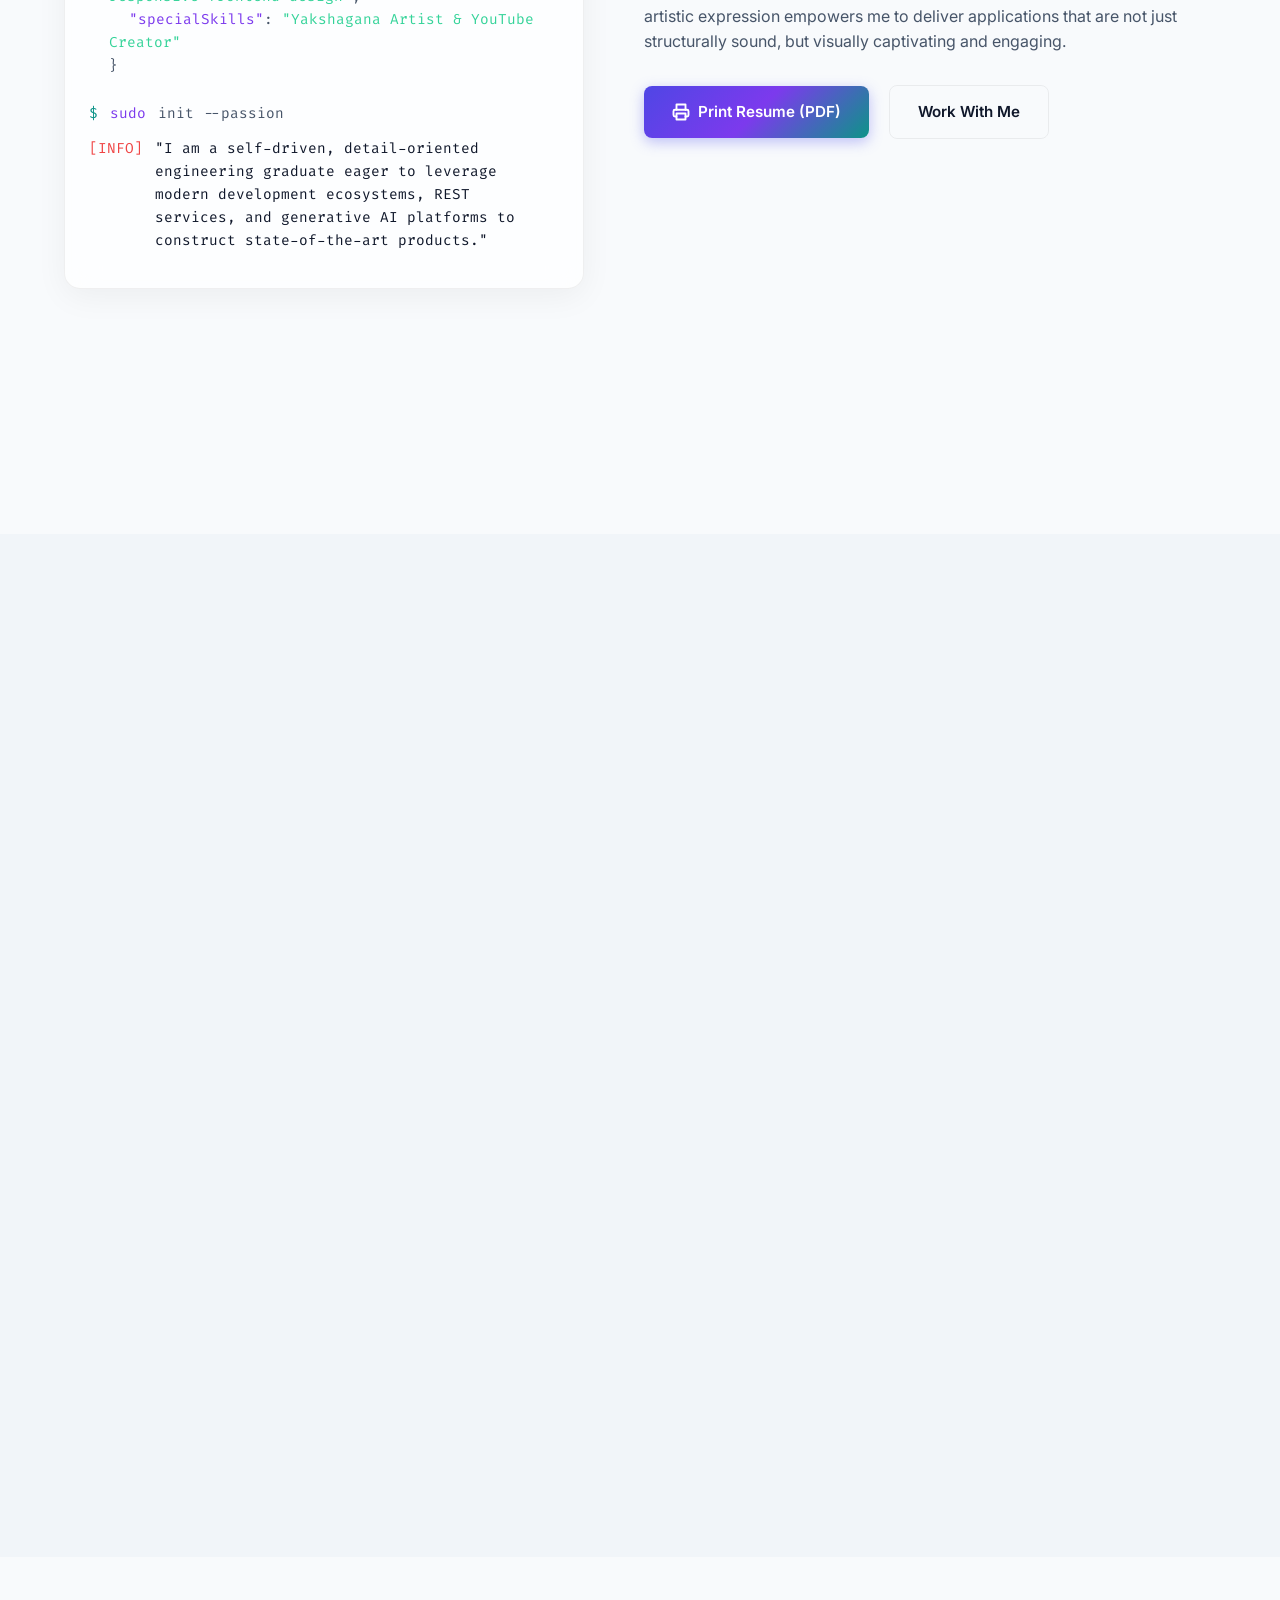
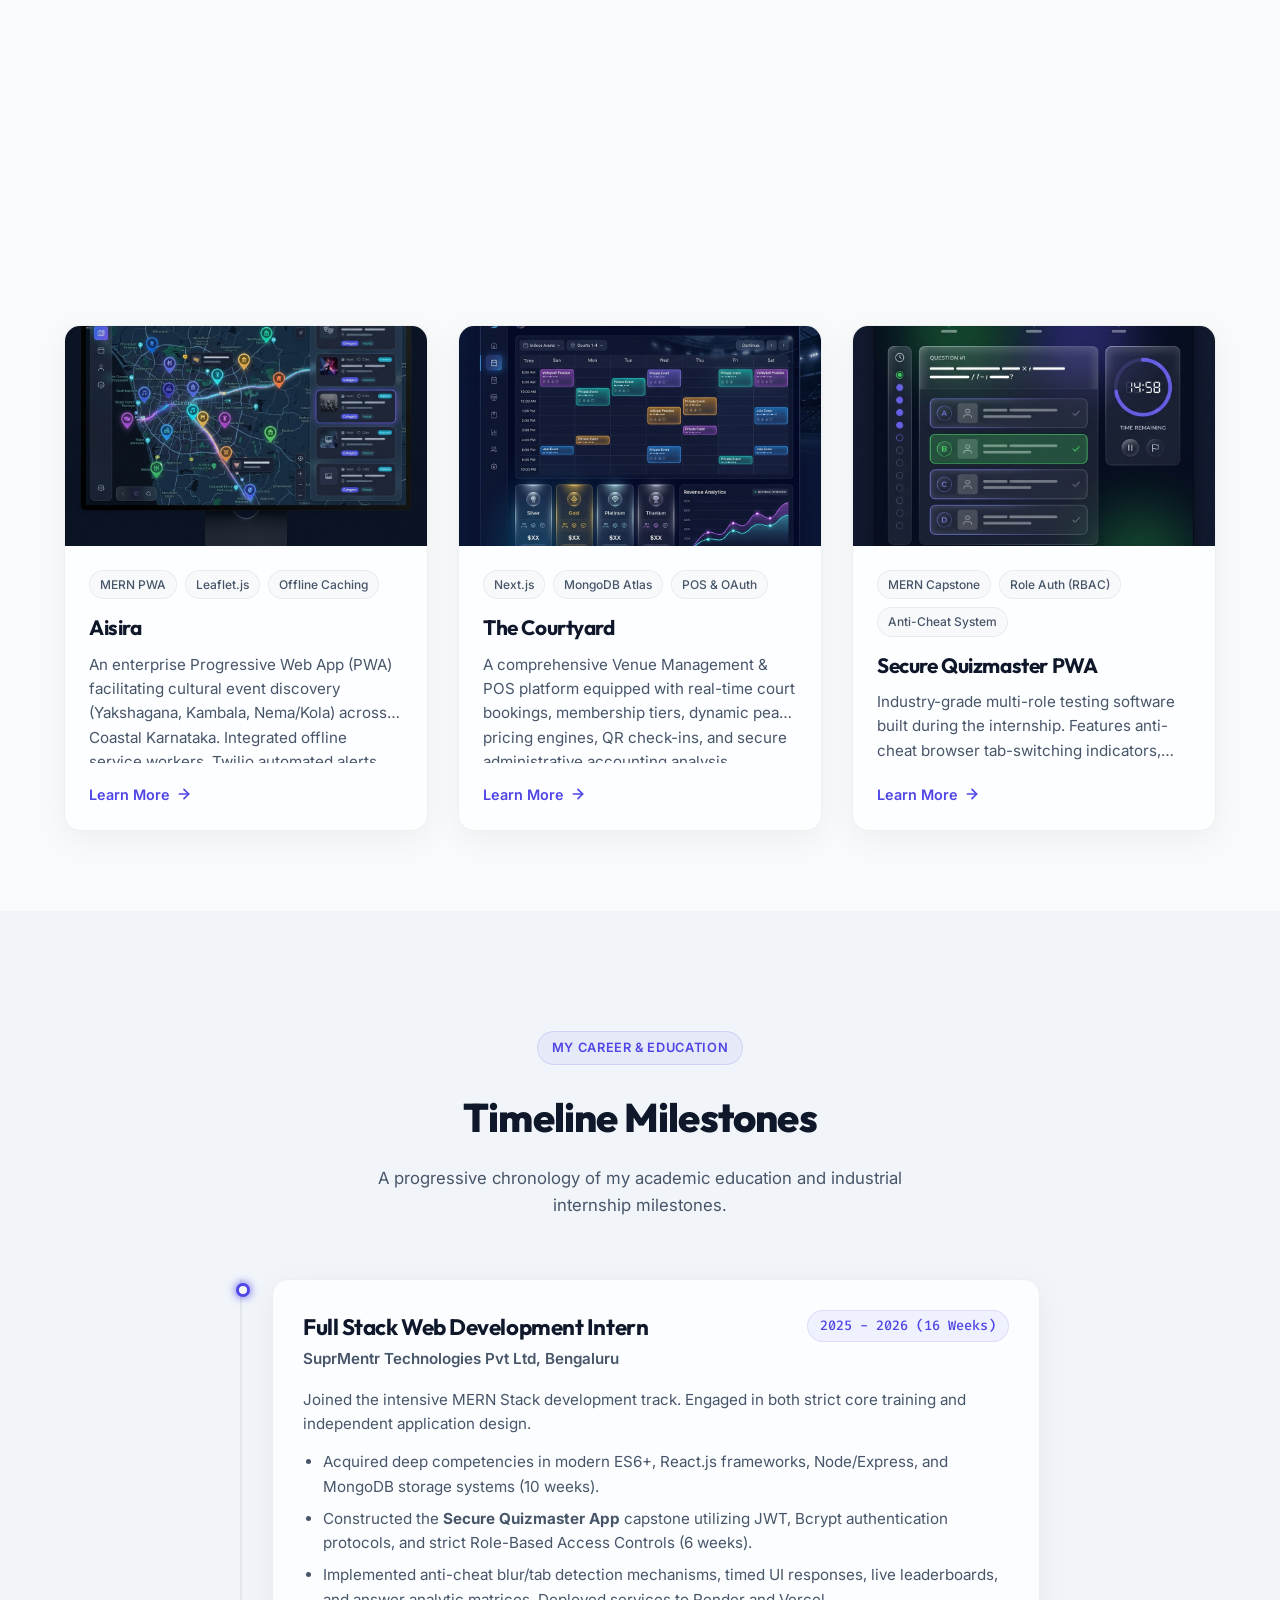
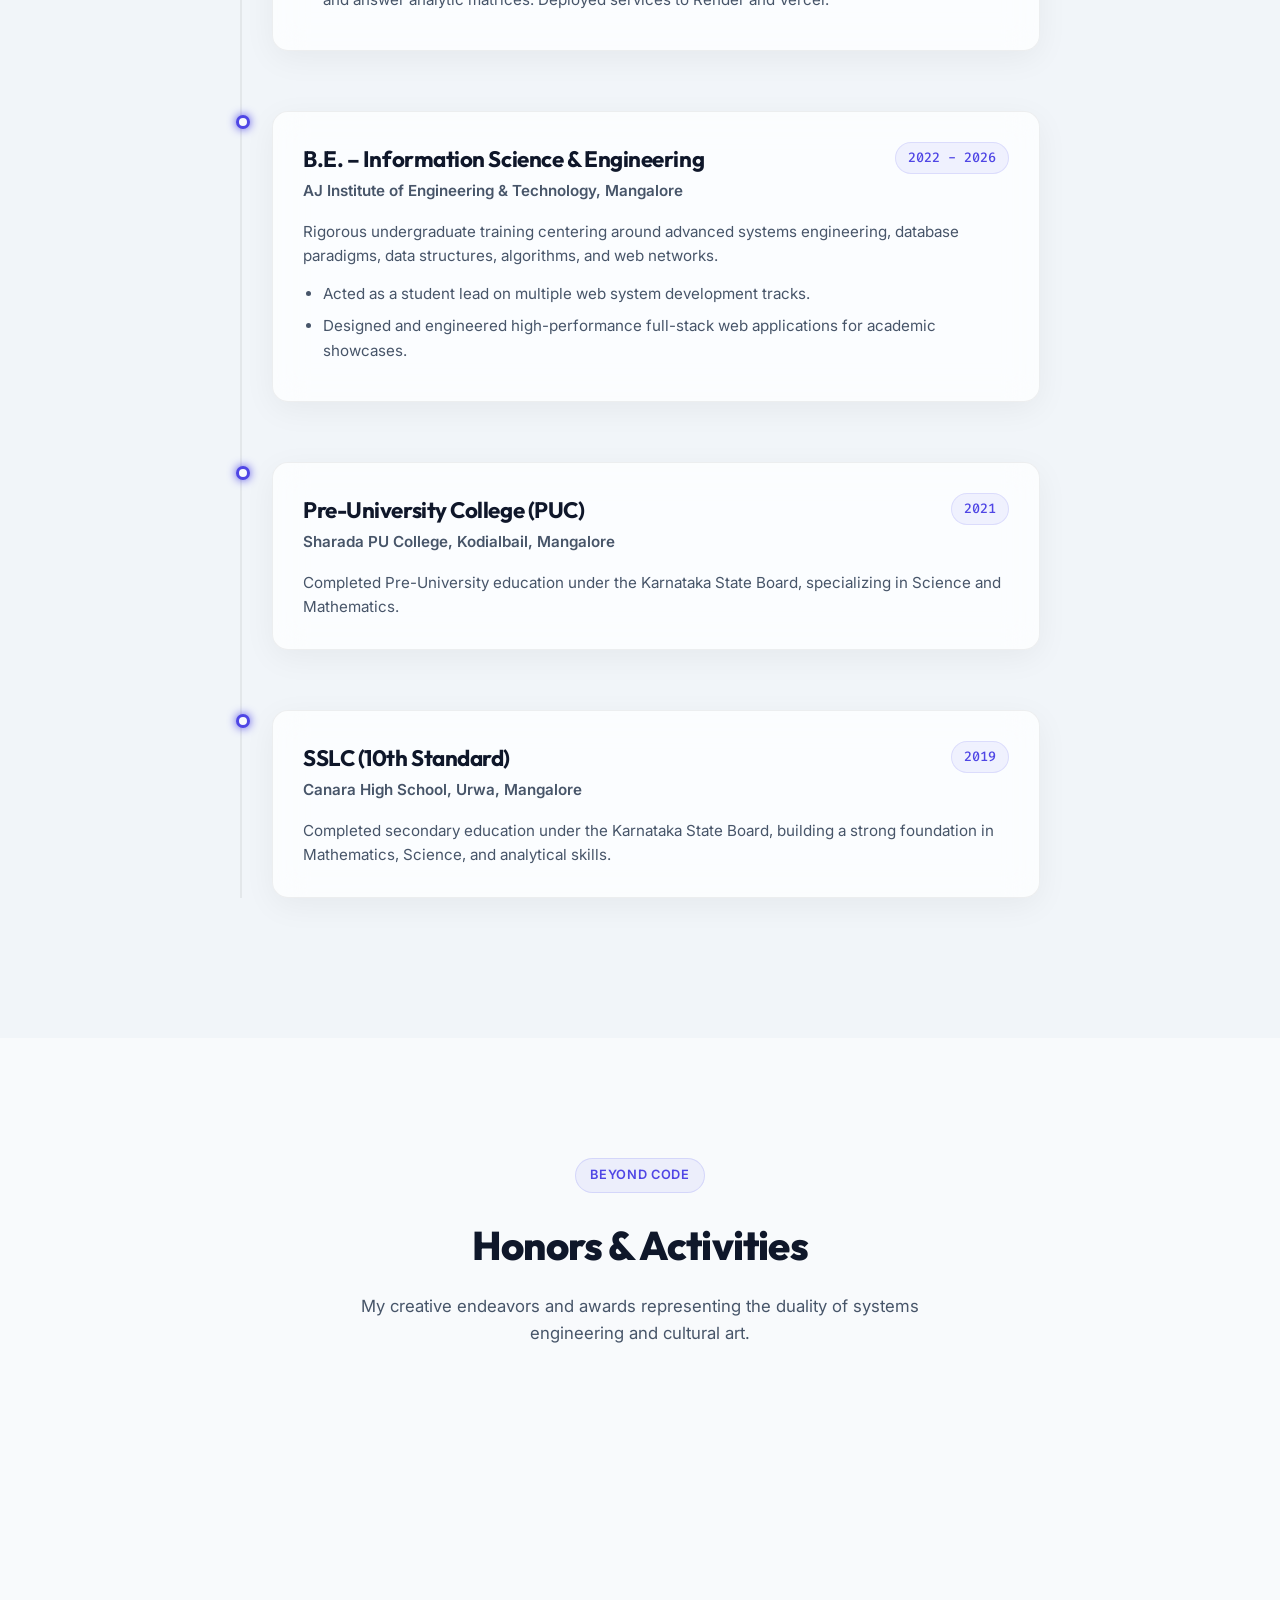
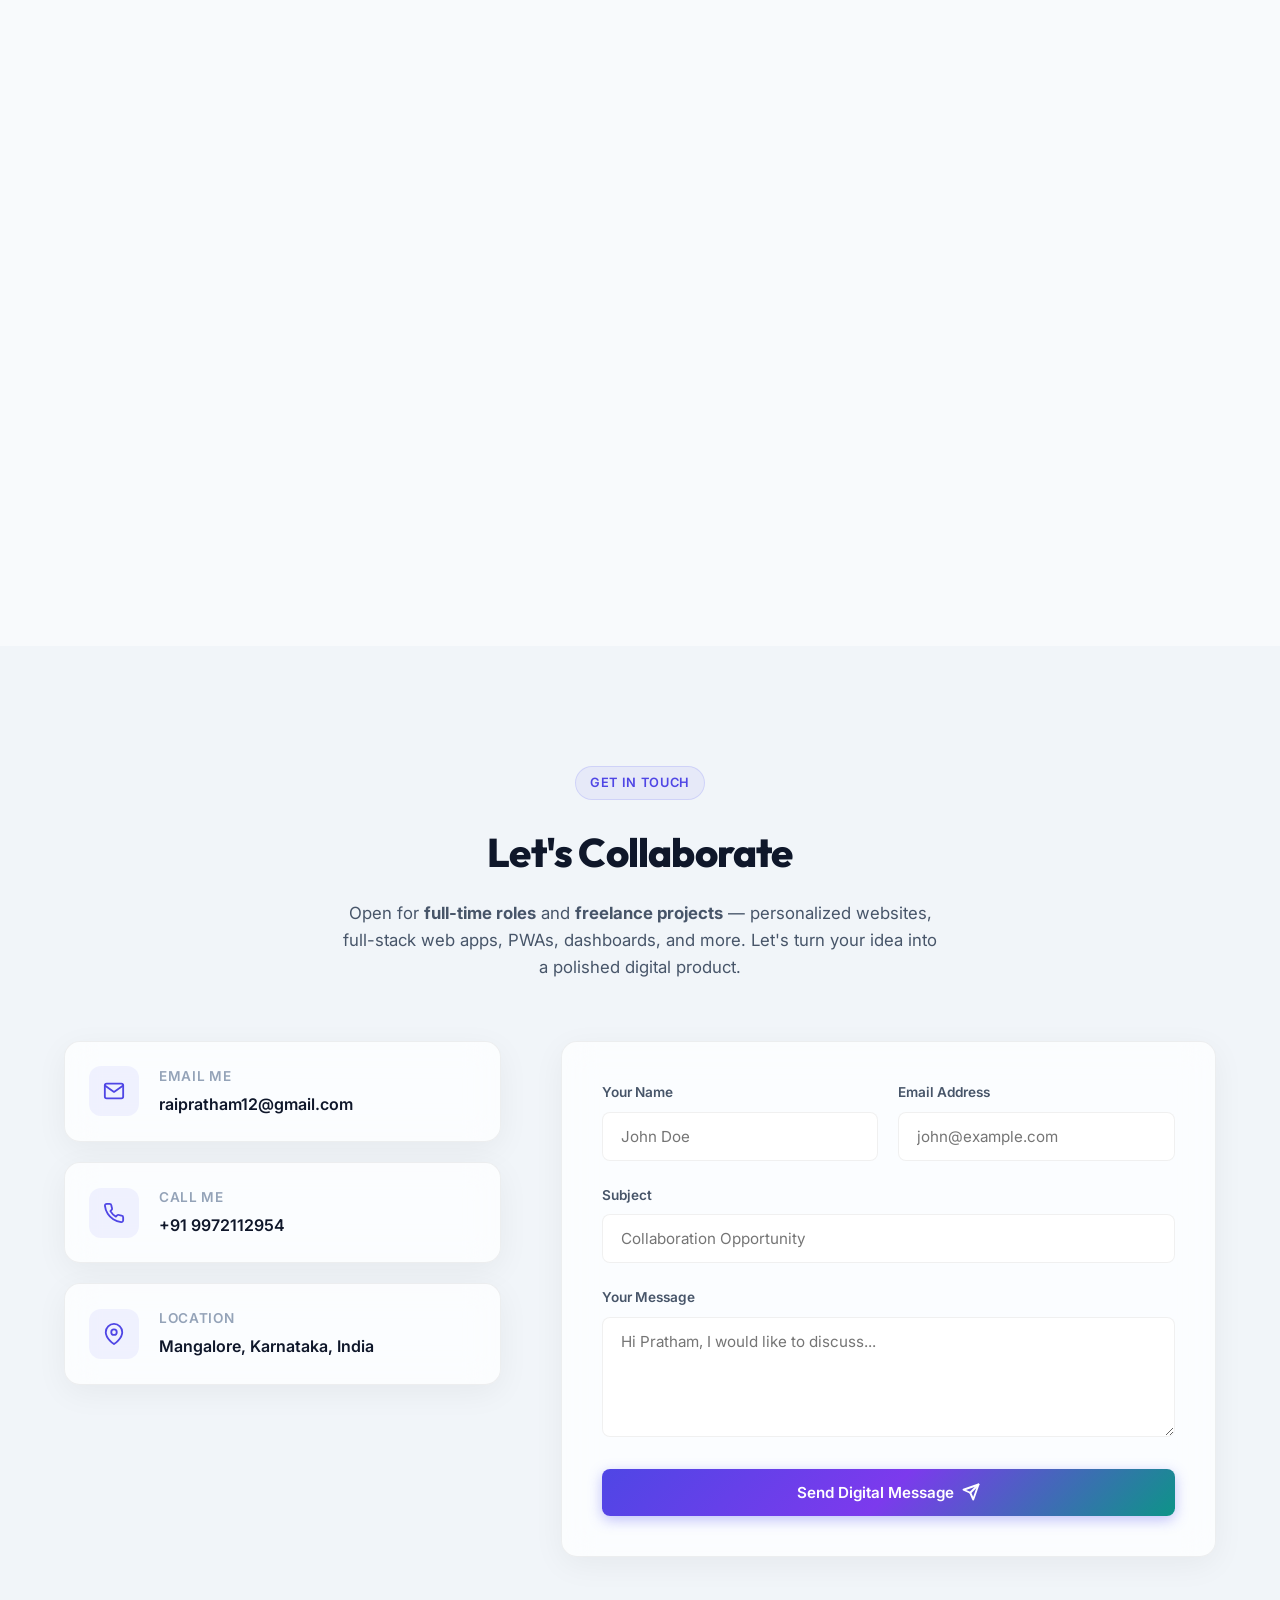
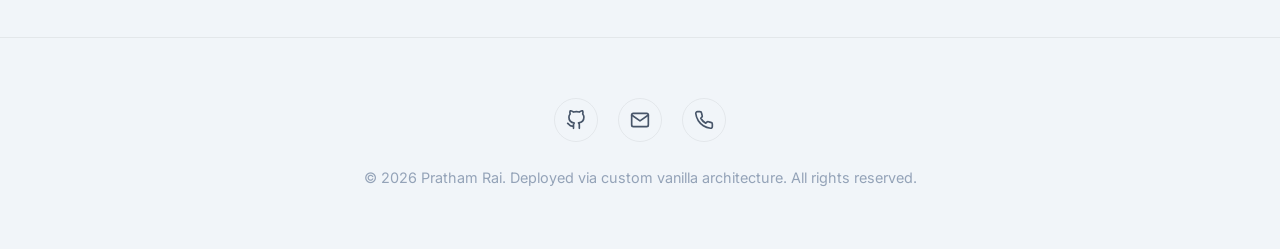
==== commit 7517130f: "Remove all academic marks (GPA/percentages) from education timeline" ====
--- a/index.html
+++ b/index.html
@@ -464,8 +464,8 @@
             <div class="timeline-desc">
               Rigorous undergraduate training centering around advanced systems engineering, database paradigms, data structures, algorithms, and web networks.
               <ul class="timeline-list">
-                <li>Graduated with a cumulative GPA of <strong>6.5</strong>.</li>
                 <li>Acted as a student lead on multiple web system development tracks.</li>
+                <li>Designed and engineered high-performance full-stack web applications for academic showcases.</li>
               </ul>
             </div>
           </div>
@@ -483,7 +483,7 @@
               <span class="timeline-date">2021</span>
             </div>
             <div class="timeline-desc">
-              Completed Karnataka State Board program specializing in Science and Mathematics, graduating with an aggregate score of <strong>75.17%</strong>.
+              Completed Pre-University education under the Karnataka State Board, specializing in Science and Mathematics.
             </div>
           </div>
         </div>
@@ -500,7 +500,7 @@
               <span class="timeline-date">2019</span>
             </div>
             <div class="timeline-desc">
-              Graduated Karnataka State Board school curriculum with a high aggregate score of <strong>85.44%</strong>.
+              Completed secondary education under the Karnataka State Board, building a strong foundation in Mathematics, Science, and analytical skills.
             </div>
           </div>
         </div>
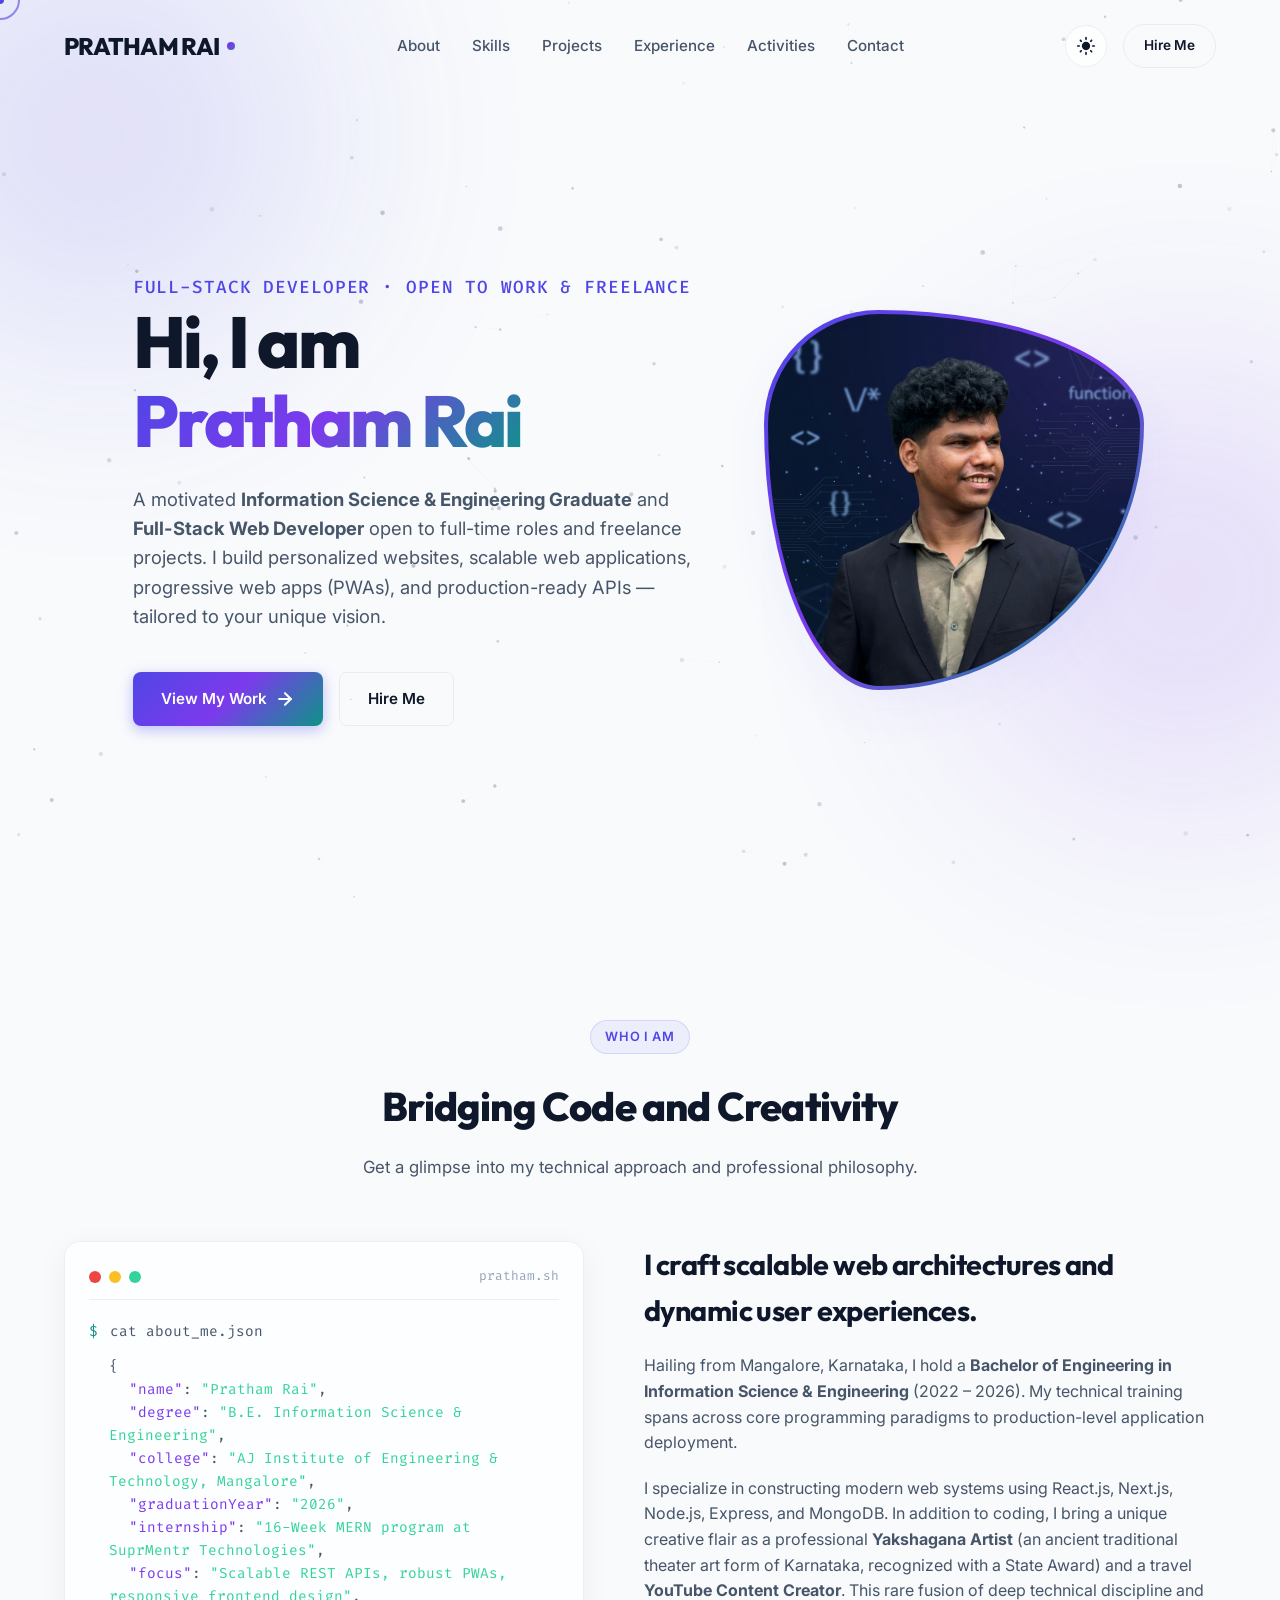
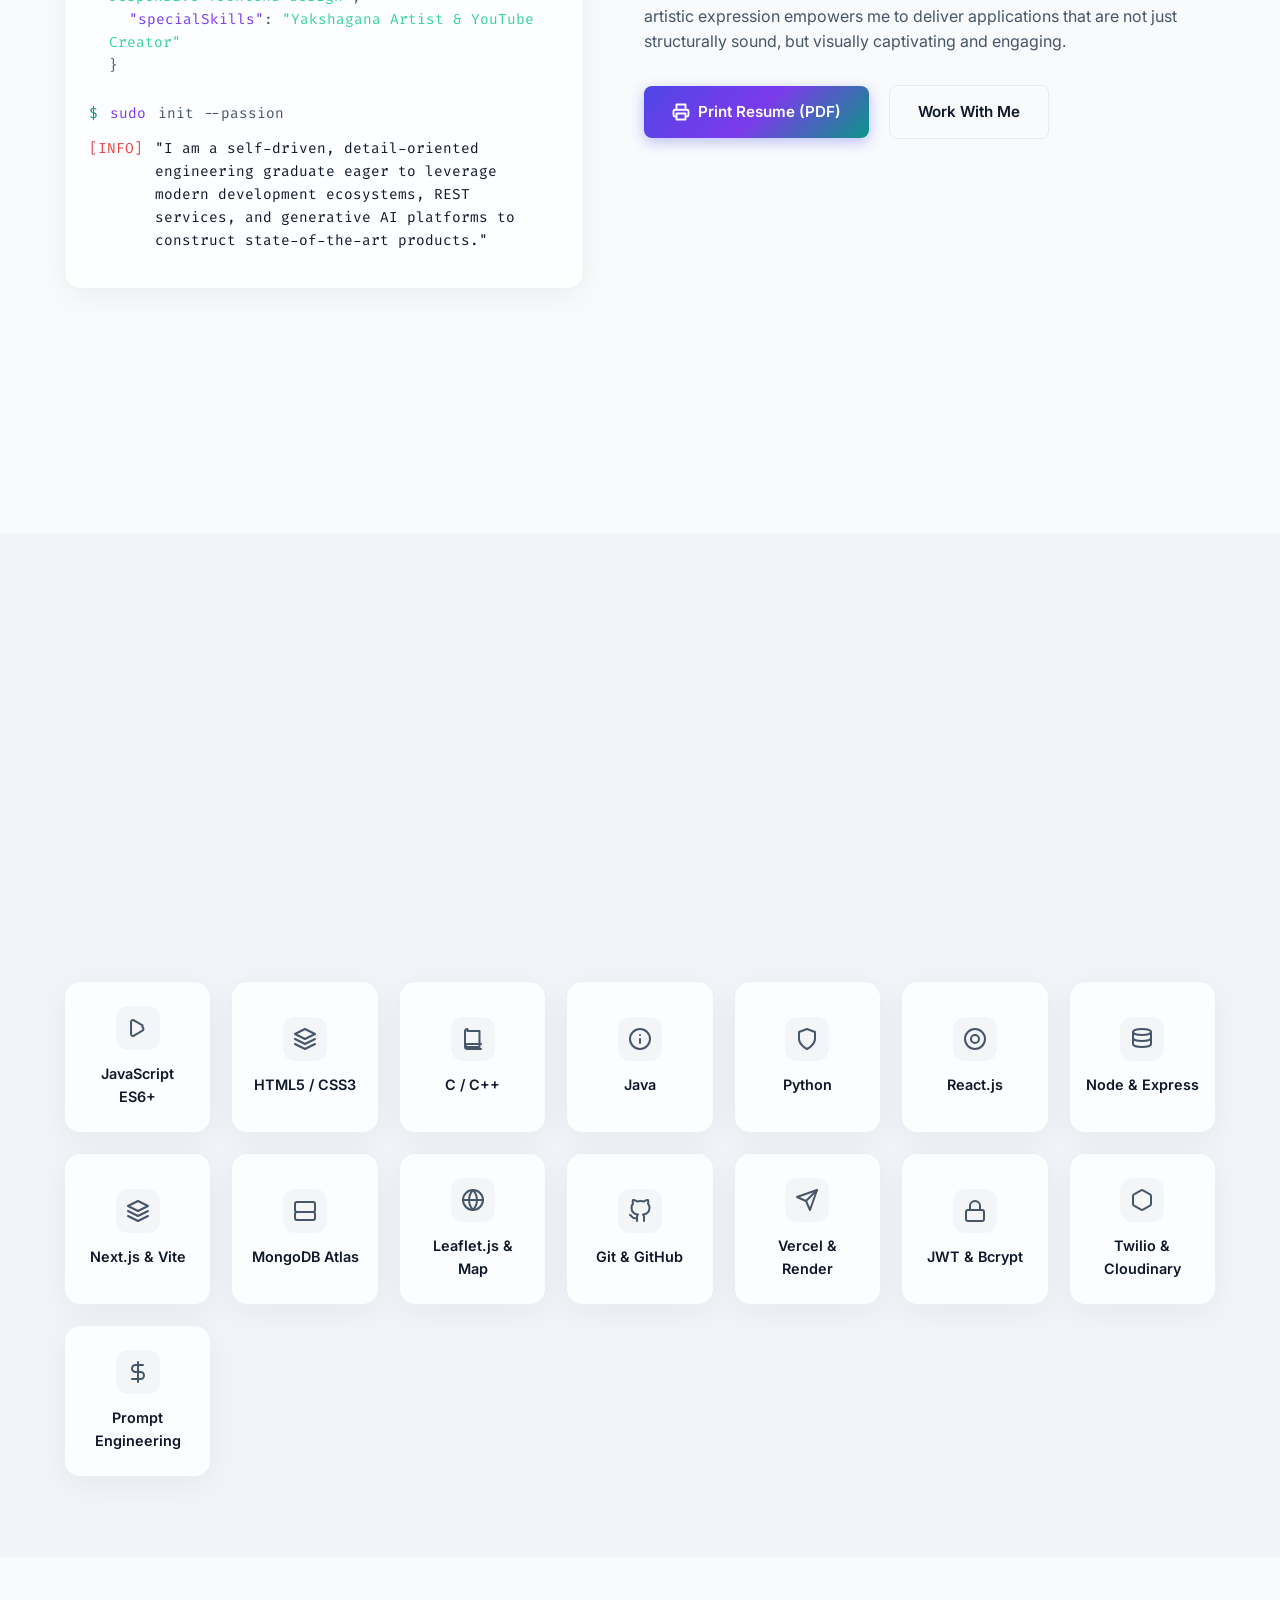
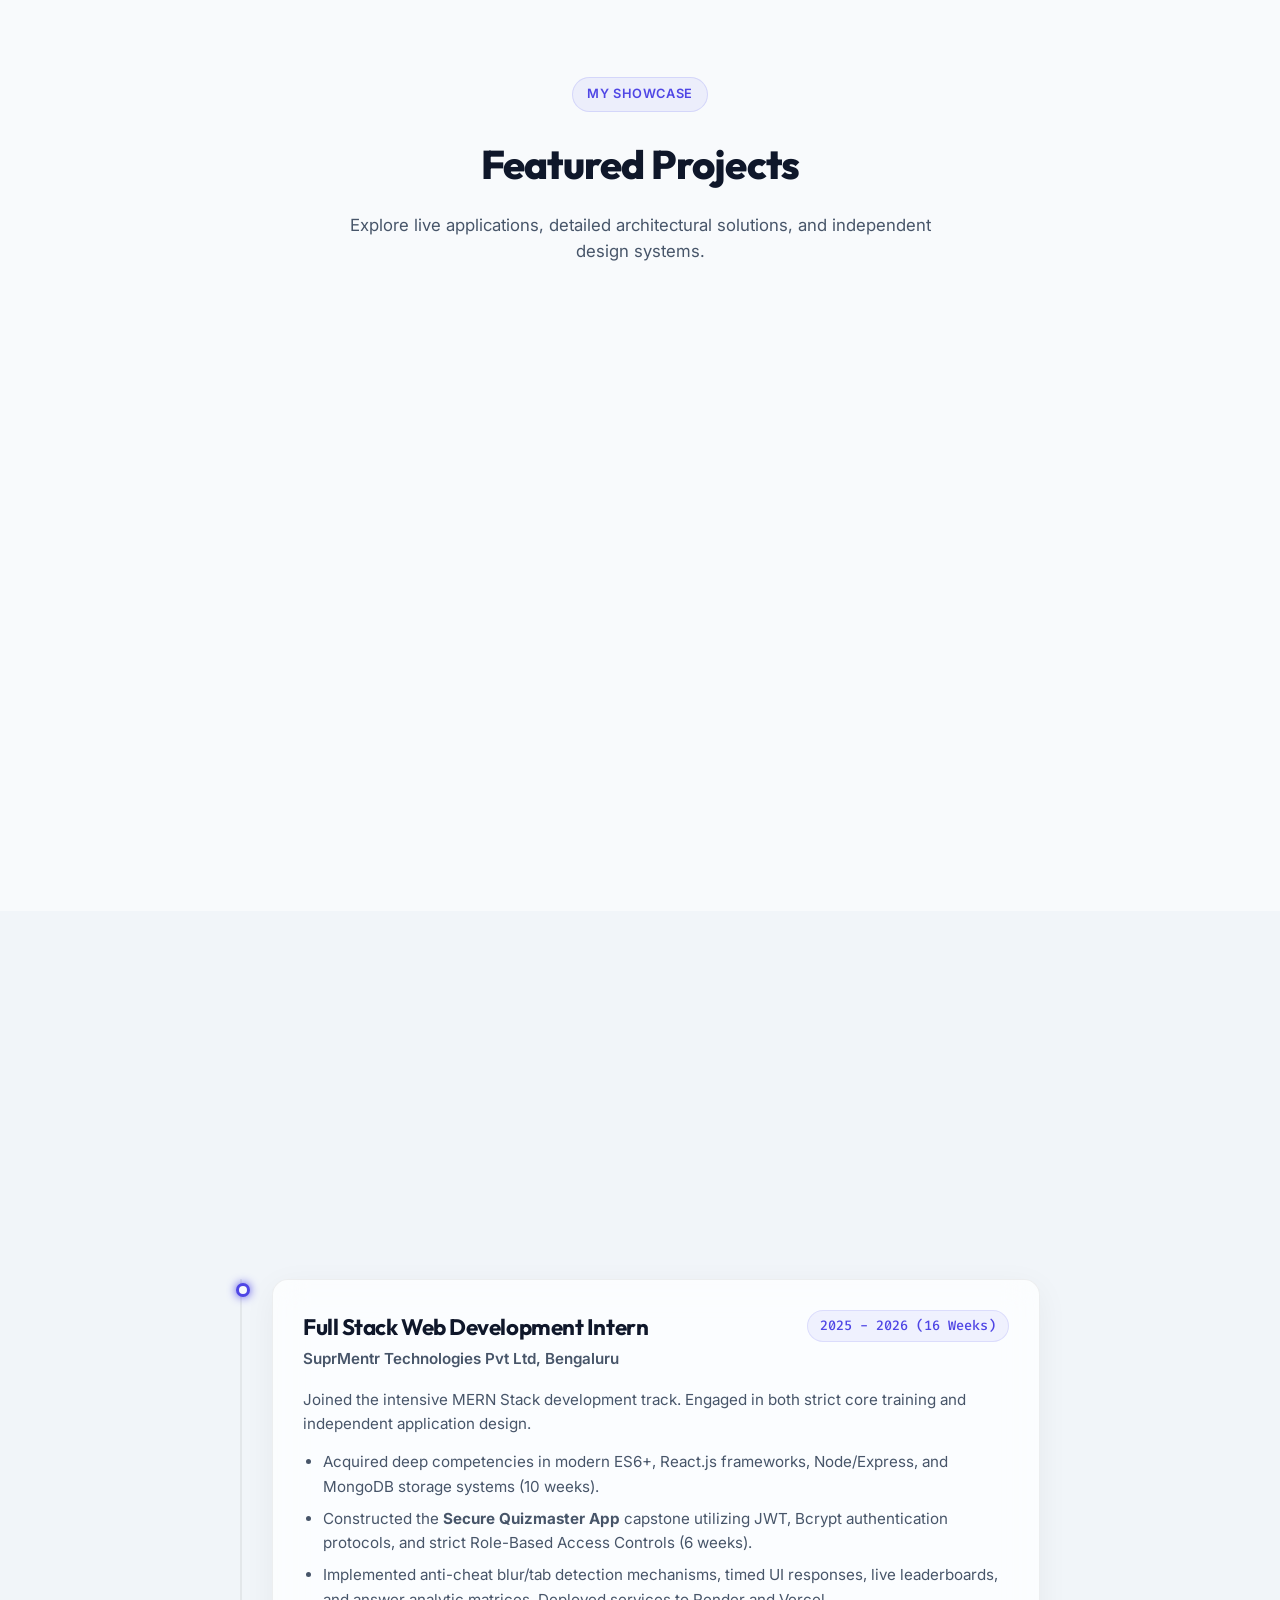
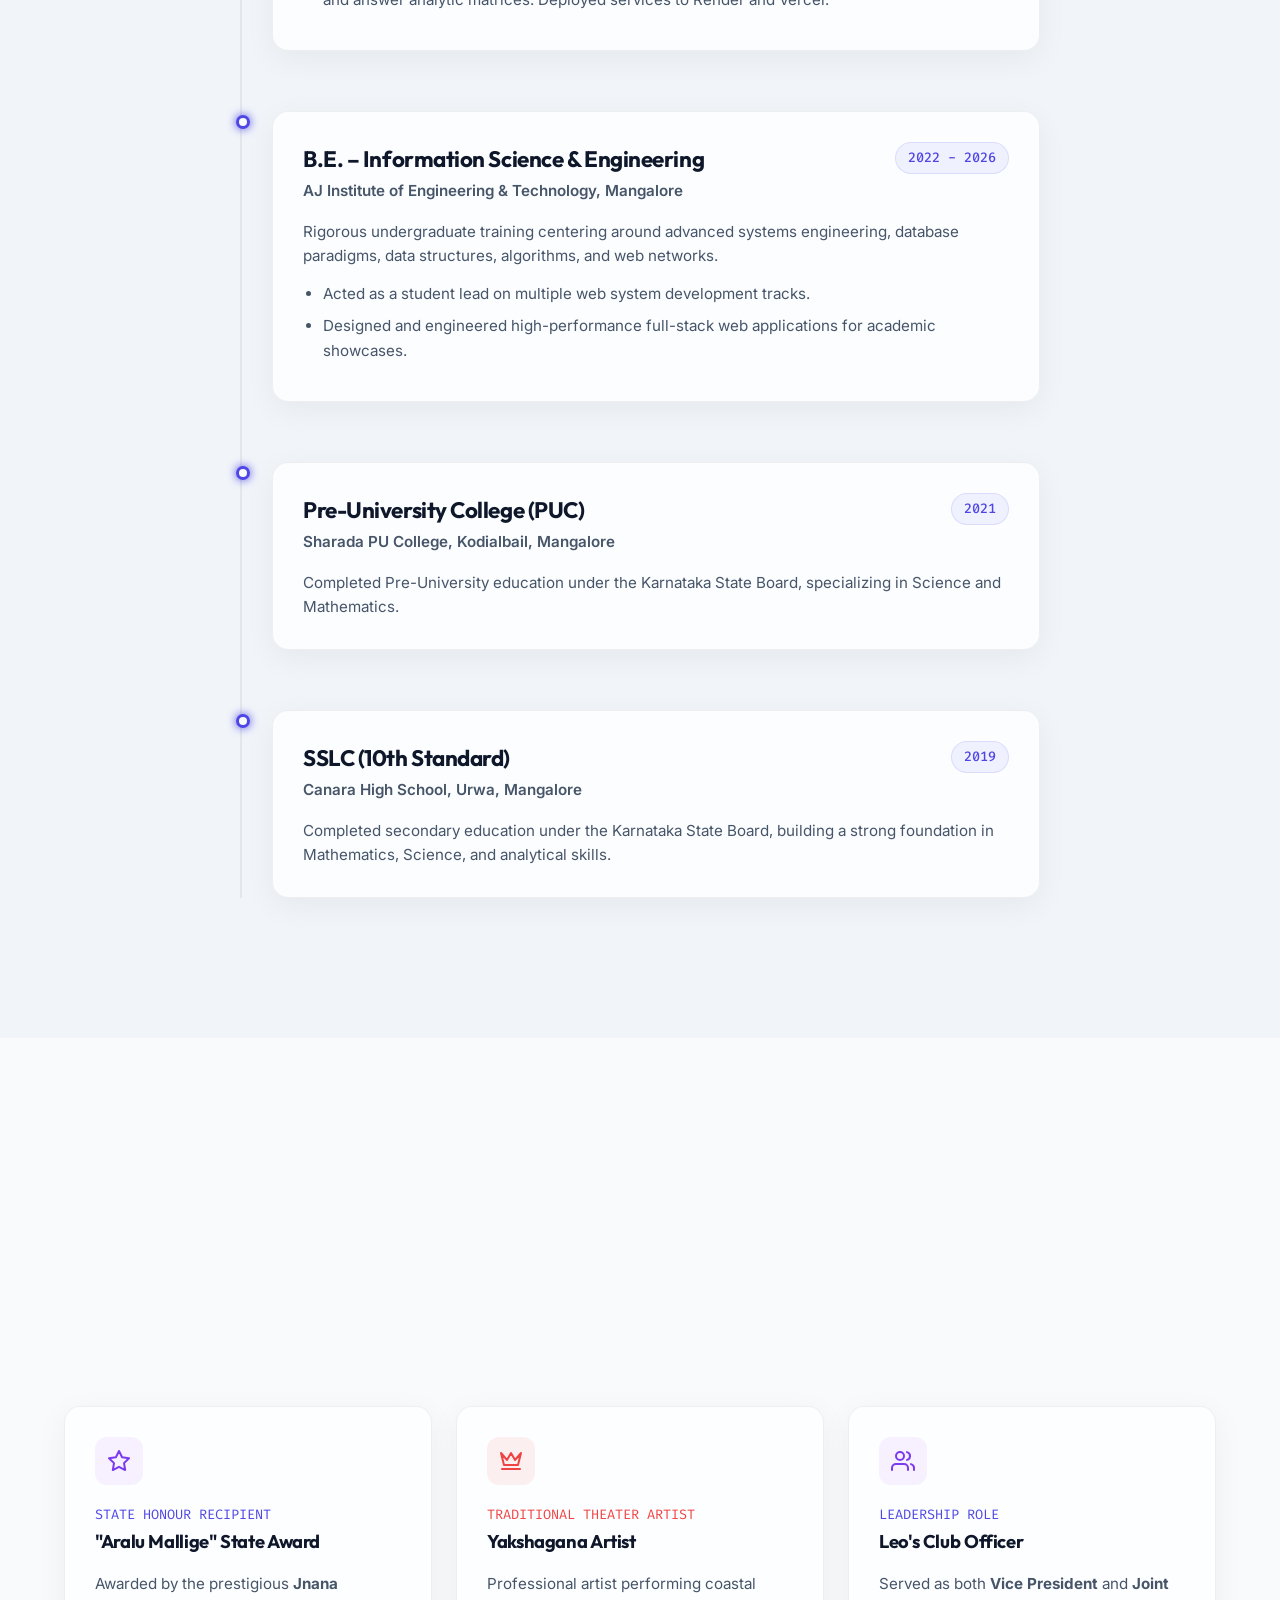
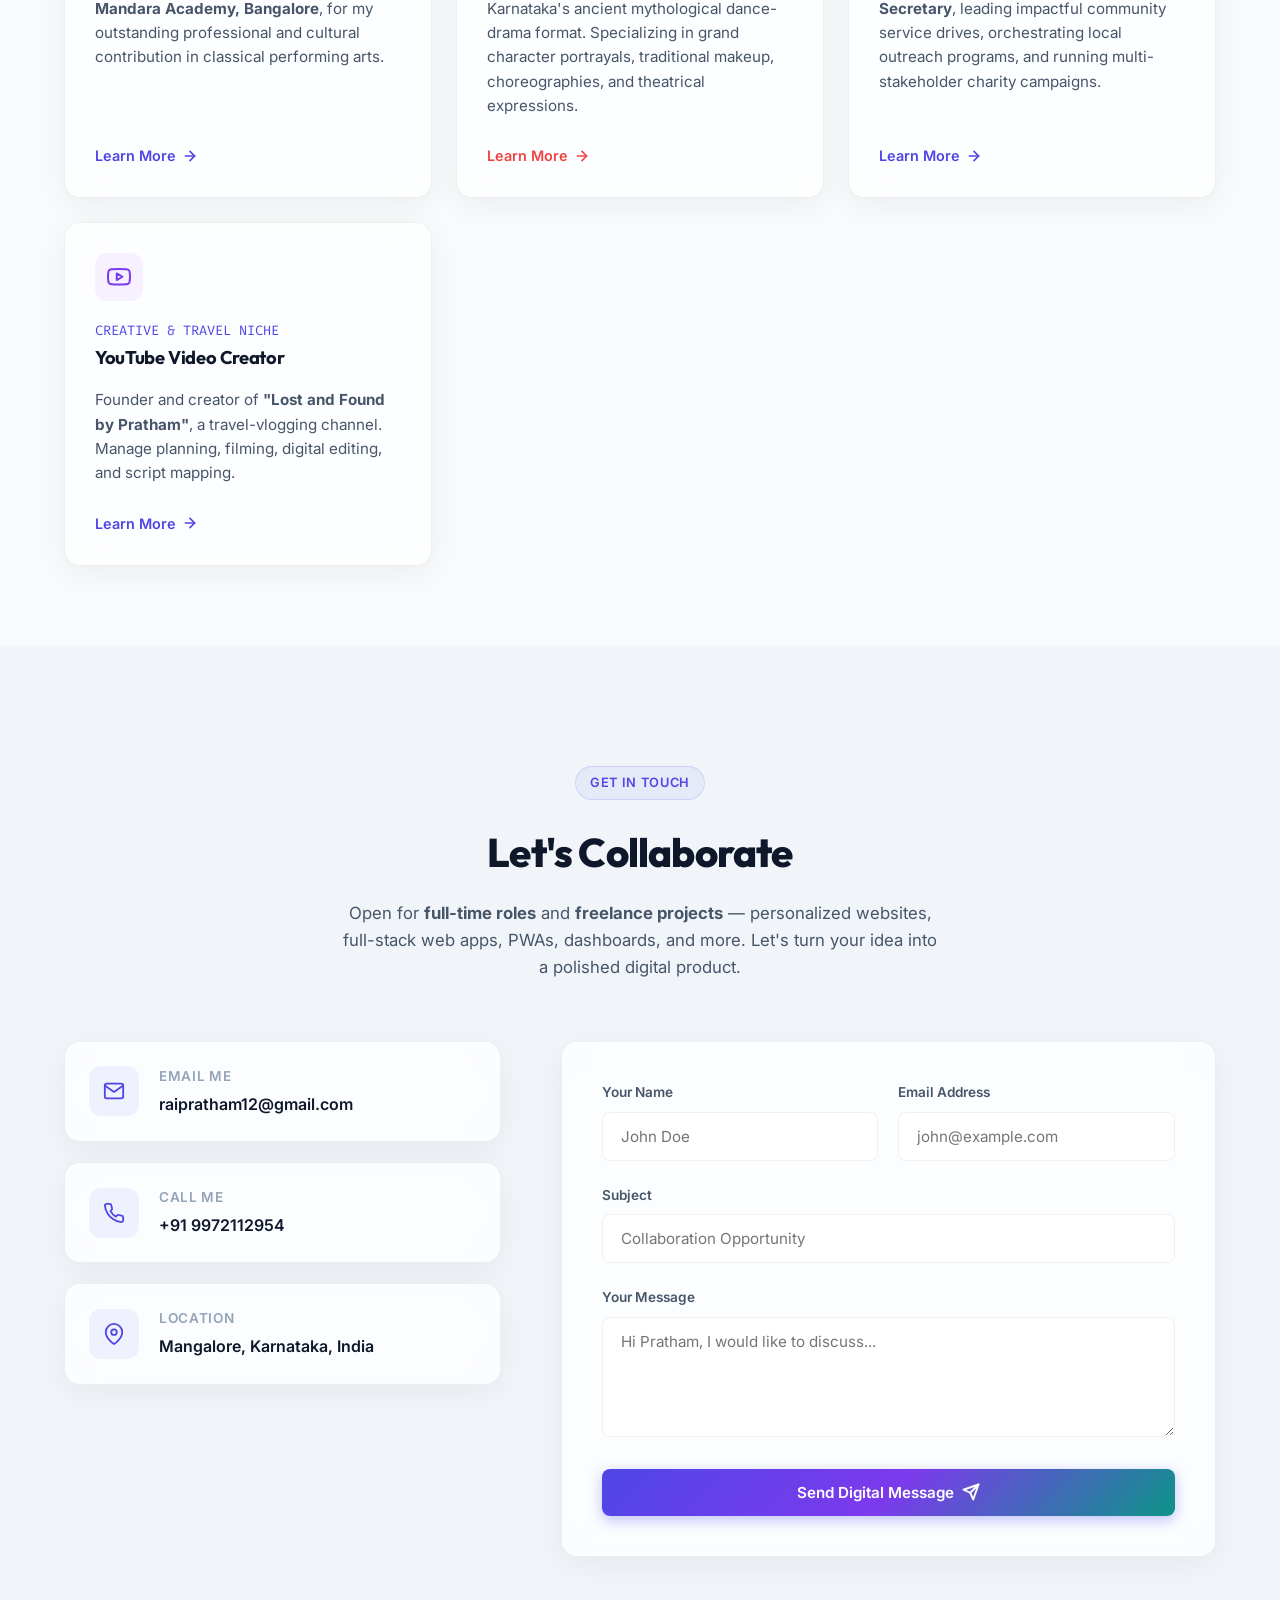
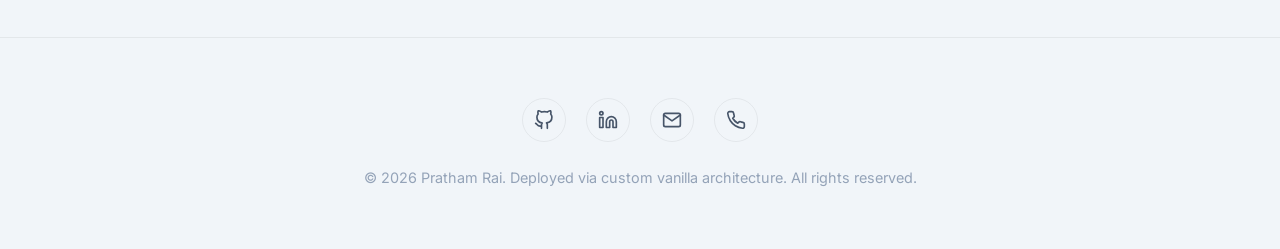
==== commit 9885704b: "Add LinkedIn profile link to footer socials" ====
--- a/index.html
+++ b/index.html
@@ -856,6 +856,9 @@
         <a href="https://github.com/pratham-rai" target="_blank" class="social-link cursor-hover-target" aria-label="GitHub">
           <svg width="20" height="20" viewBox="0 0 24 24" fill="none" stroke="currentColor" stroke-width="2" stroke-linecap="round" stroke-linejoin="round"><path d="M9 19c-5 1.5-5-2.5-7-3m14 6v-3.87a3.37 3.37 0 0 0-.94-2.61c3.14-.35 6.44-1.54 6.44-7A5.44 5.44 0 0 0 20 4.77 5.07 5.07 0 0 0 19.91 1S18.73.65 16 2.48a13.38 13.38 0 0 0-7 0C6.27.65 5.09 1 5.09 1A5.07 5.07 0 0 0 5 4.77a5.44 5.44 0 0 0-1.5 3.78c0 5.42 3.3 6.61 6.44 7A3.37 3.37 0 0 0 9 18.13V22"/></svg>
         </a>
+        <a href="https://www.linkedin.com/in/pratham-rai-231b47394" target="_blank" class="social-link cursor-hover-target" aria-label="LinkedIn">
+          <svg width="20" height="20" viewBox="0 0 24 24" fill="none" stroke="currentColor" stroke-width="2" stroke-linecap="round" stroke-linejoin="round"><path d="M16 8a6 6 0 0 1 6 6v7h-4v-7a2 2 0 0 0-2-2 2 2 0 0 0-2 2v7h-4v-7a6 6 0 0 1 6-6z"></path><rect x="2" y="9" width="4" height="12"></rect><circle cx="4" cy="4" r="2"></circle></svg>
+        </a>
         <a href="mailto:raipratham12@gmail.com" class="social-link cursor-hover-target" aria-label="Email">
           <svg width="20" height="20" viewBox="0 0 24 24" fill="none" stroke="currentColor" stroke-width="2" stroke-linecap="round" stroke-linejoin="round"><path d="M4 4h16c1.1 0 2 .9 2 2v12c0 1.1-.9 2-2 2H4c-1.1 0-2-.9-2-2V6c0-1.1.9-2 2-2z"></path><polyline points="22,6 12,13 2,6"></polyline></svg>
         </a>
